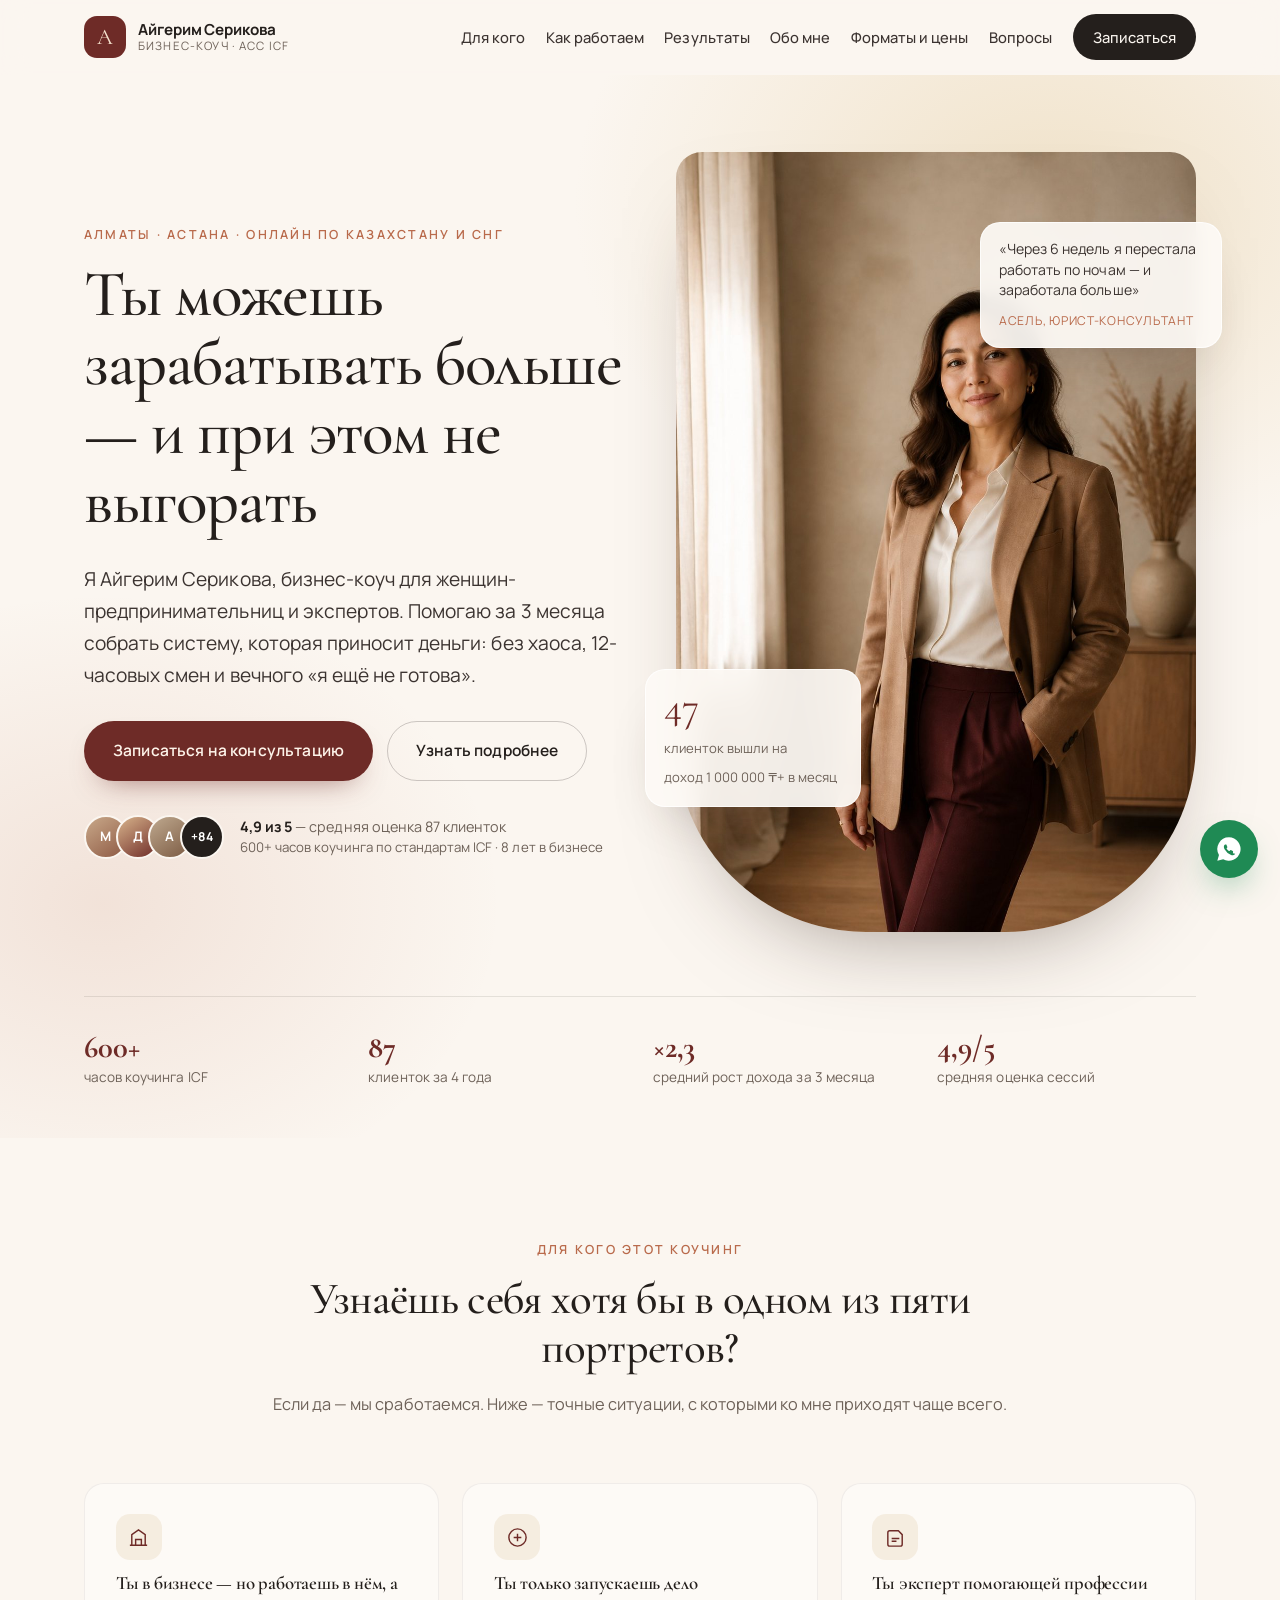
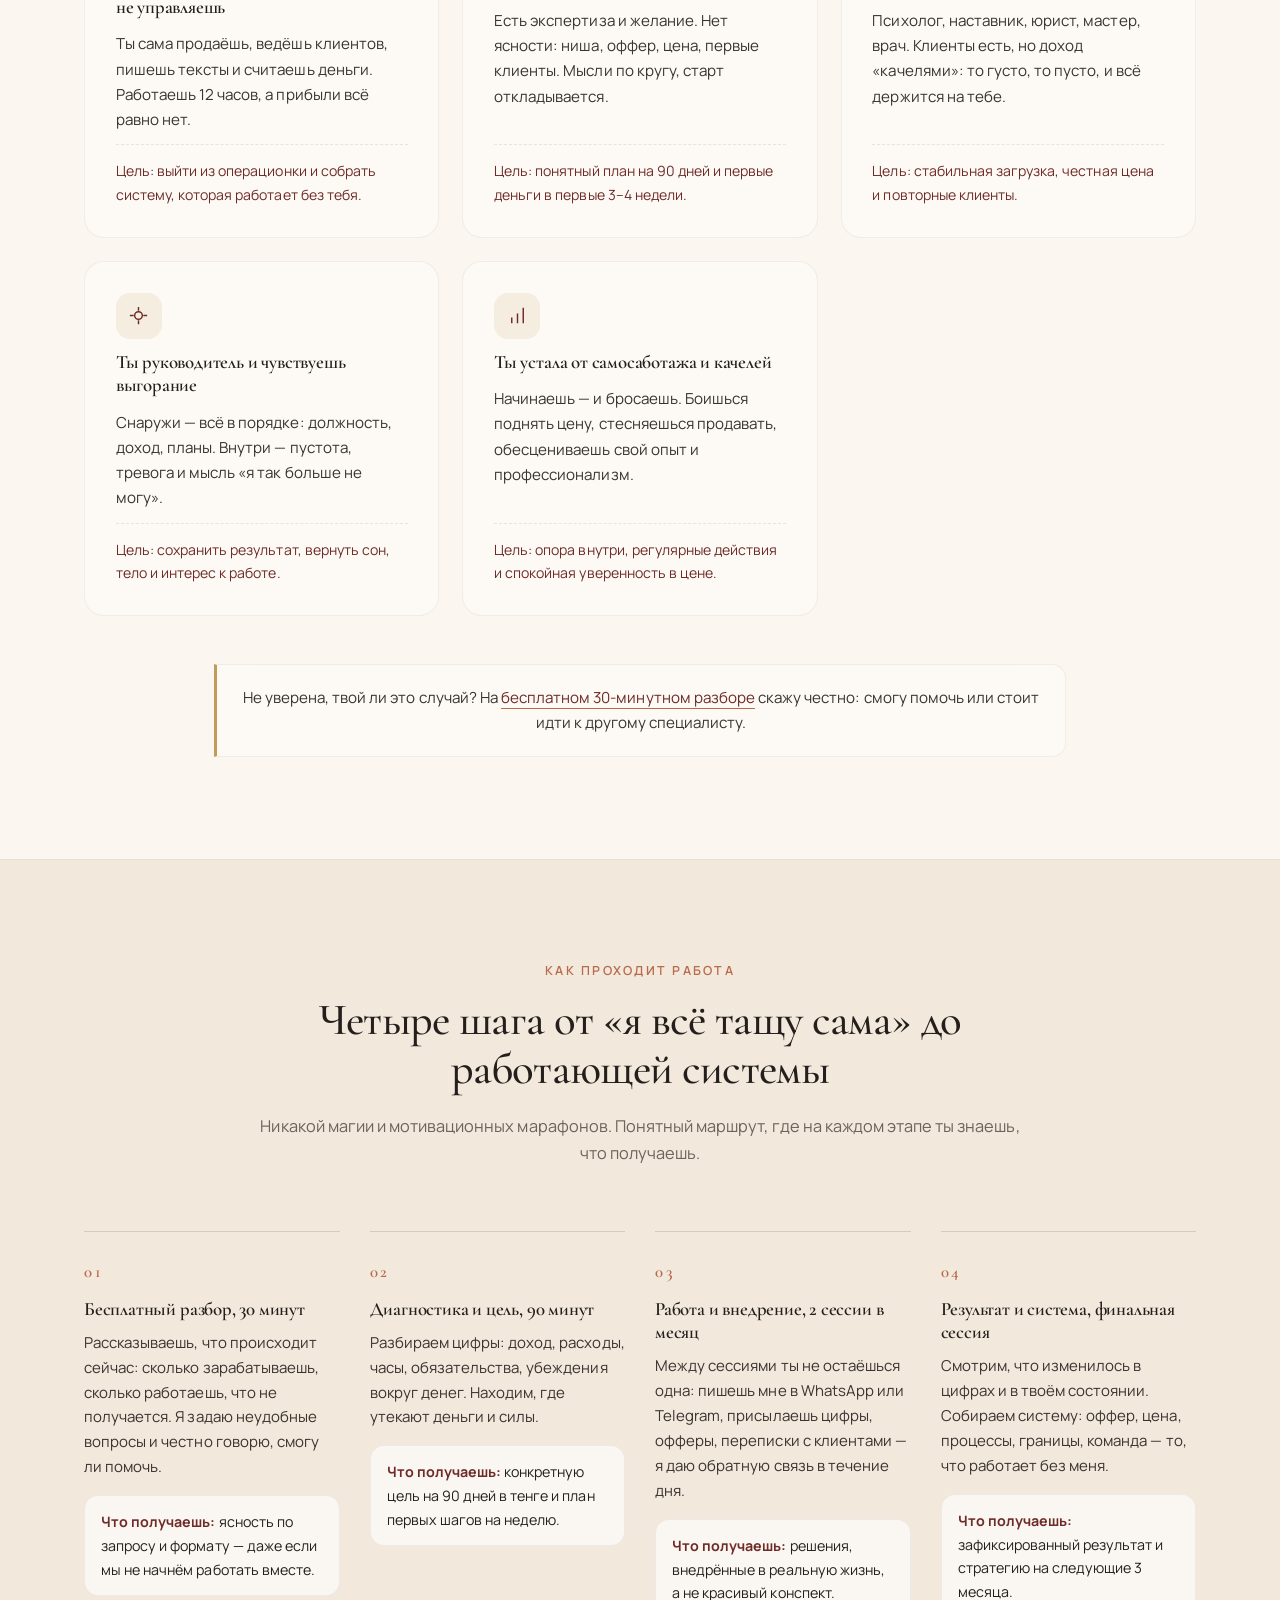
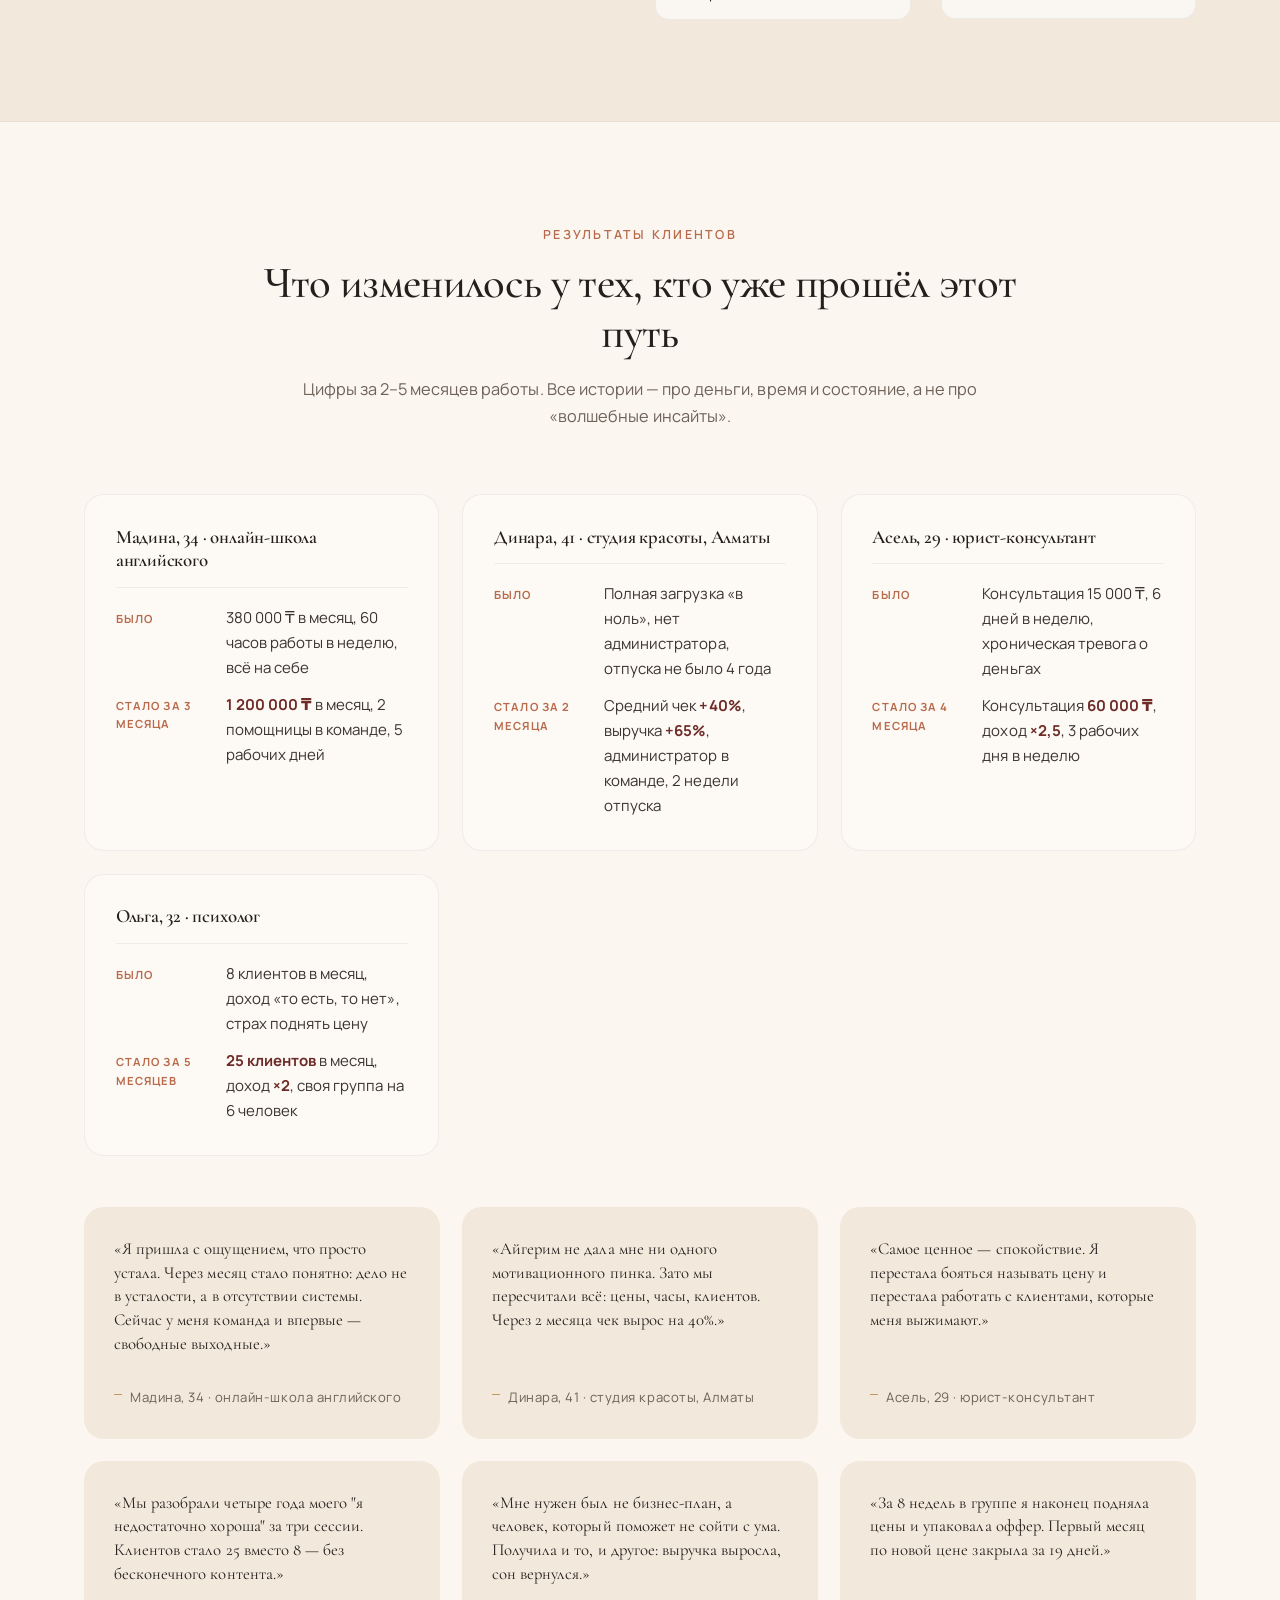
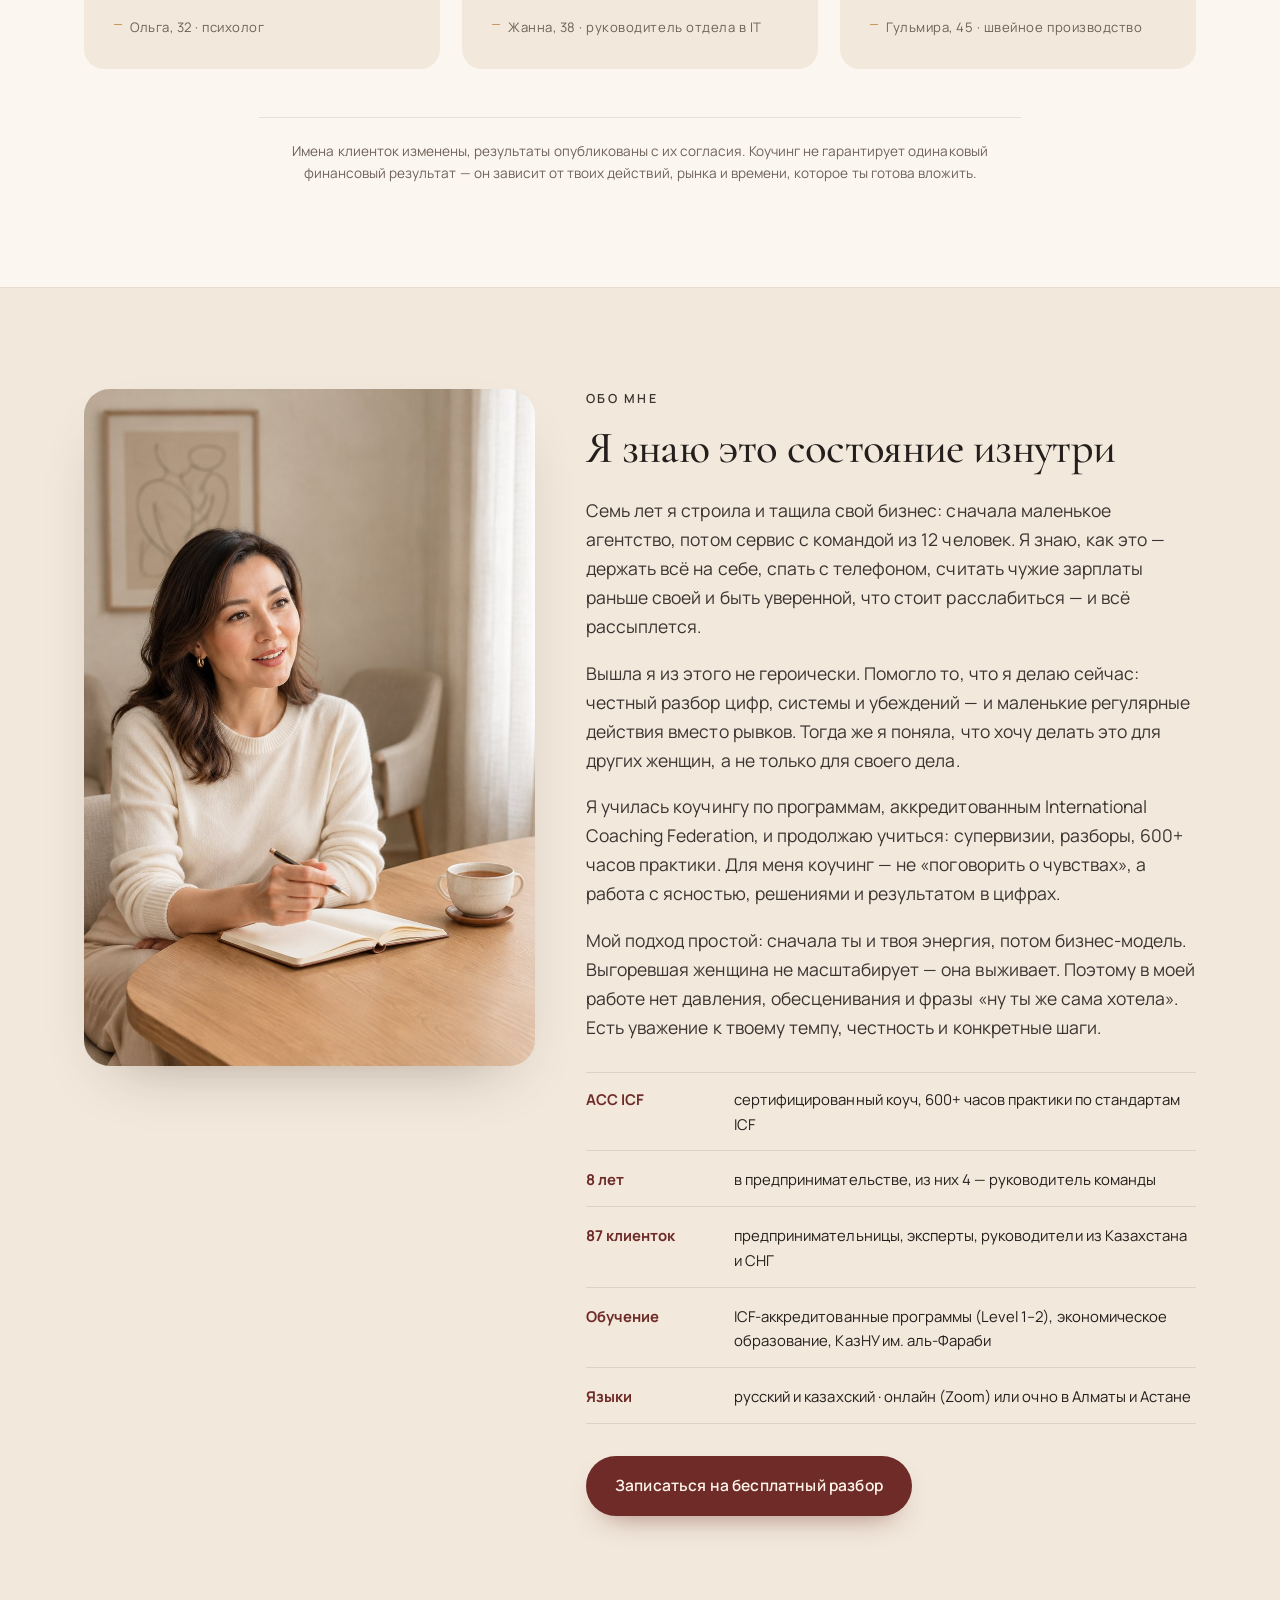
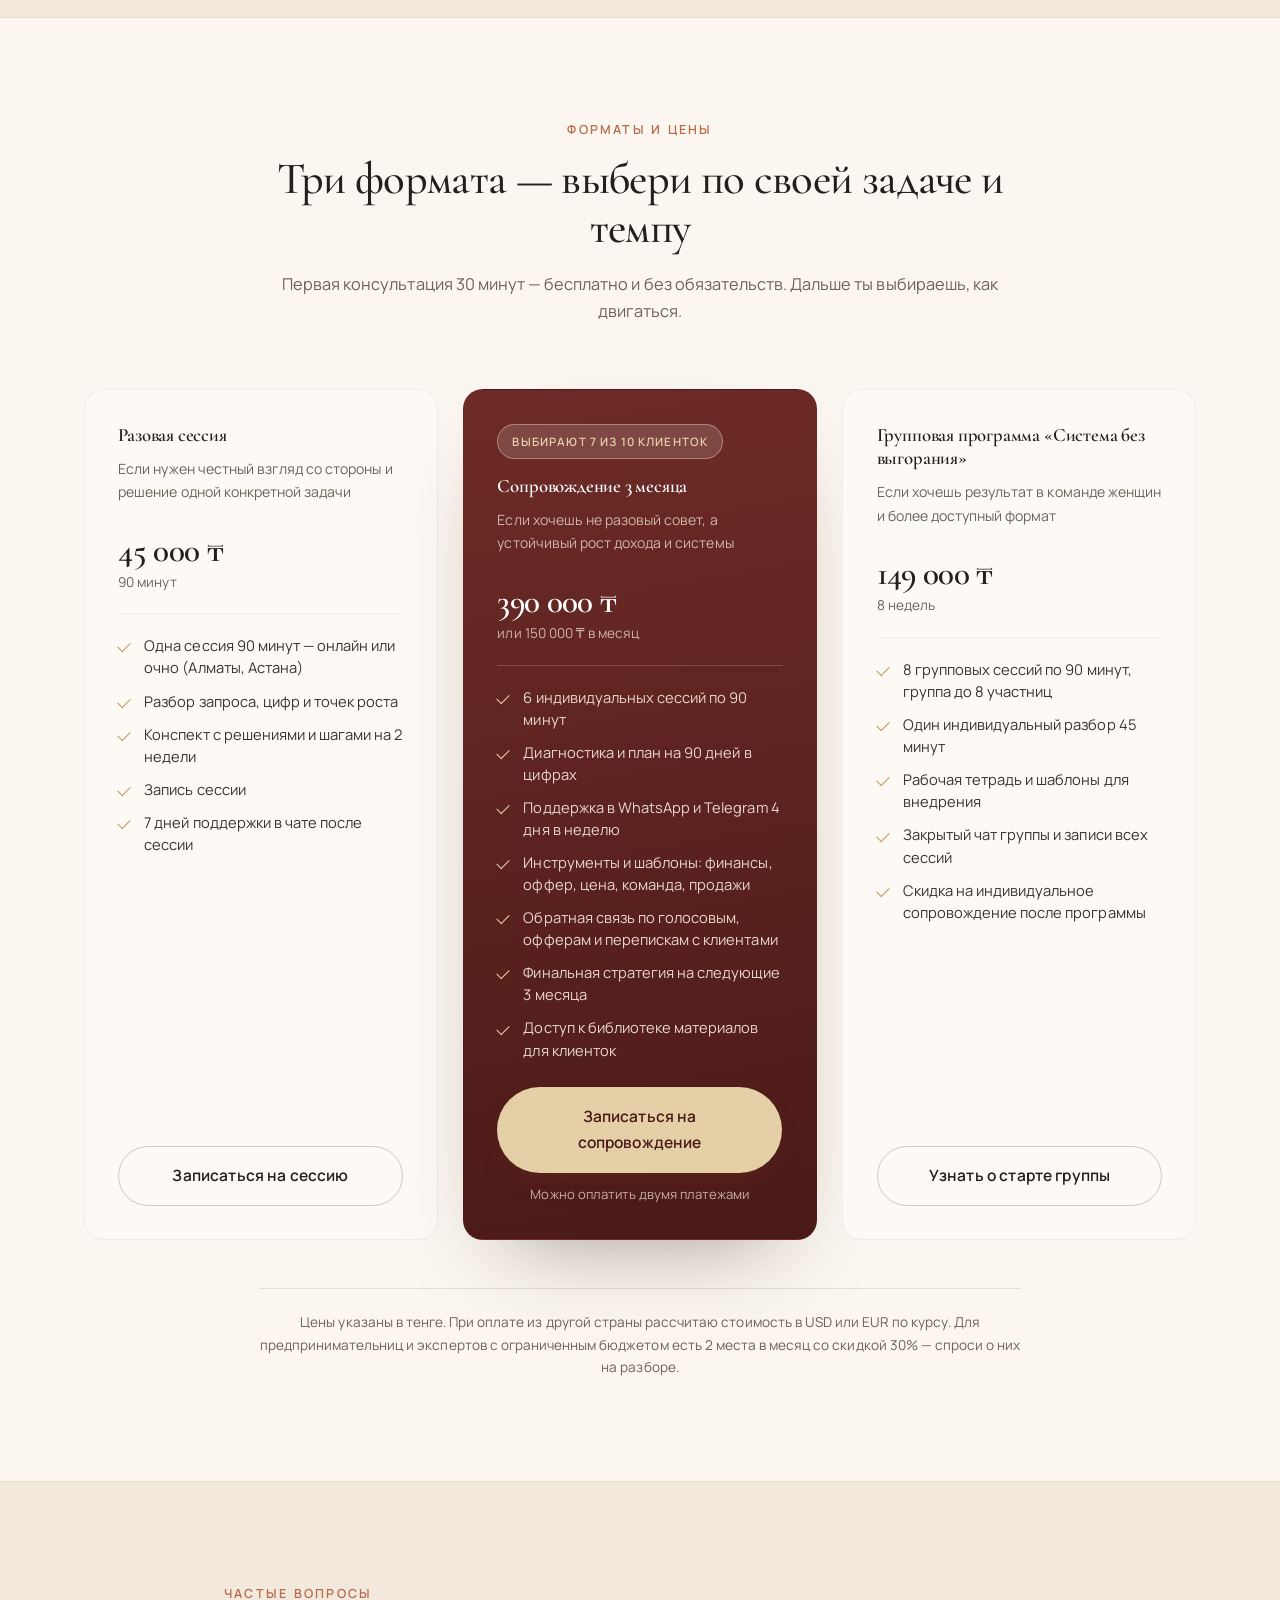
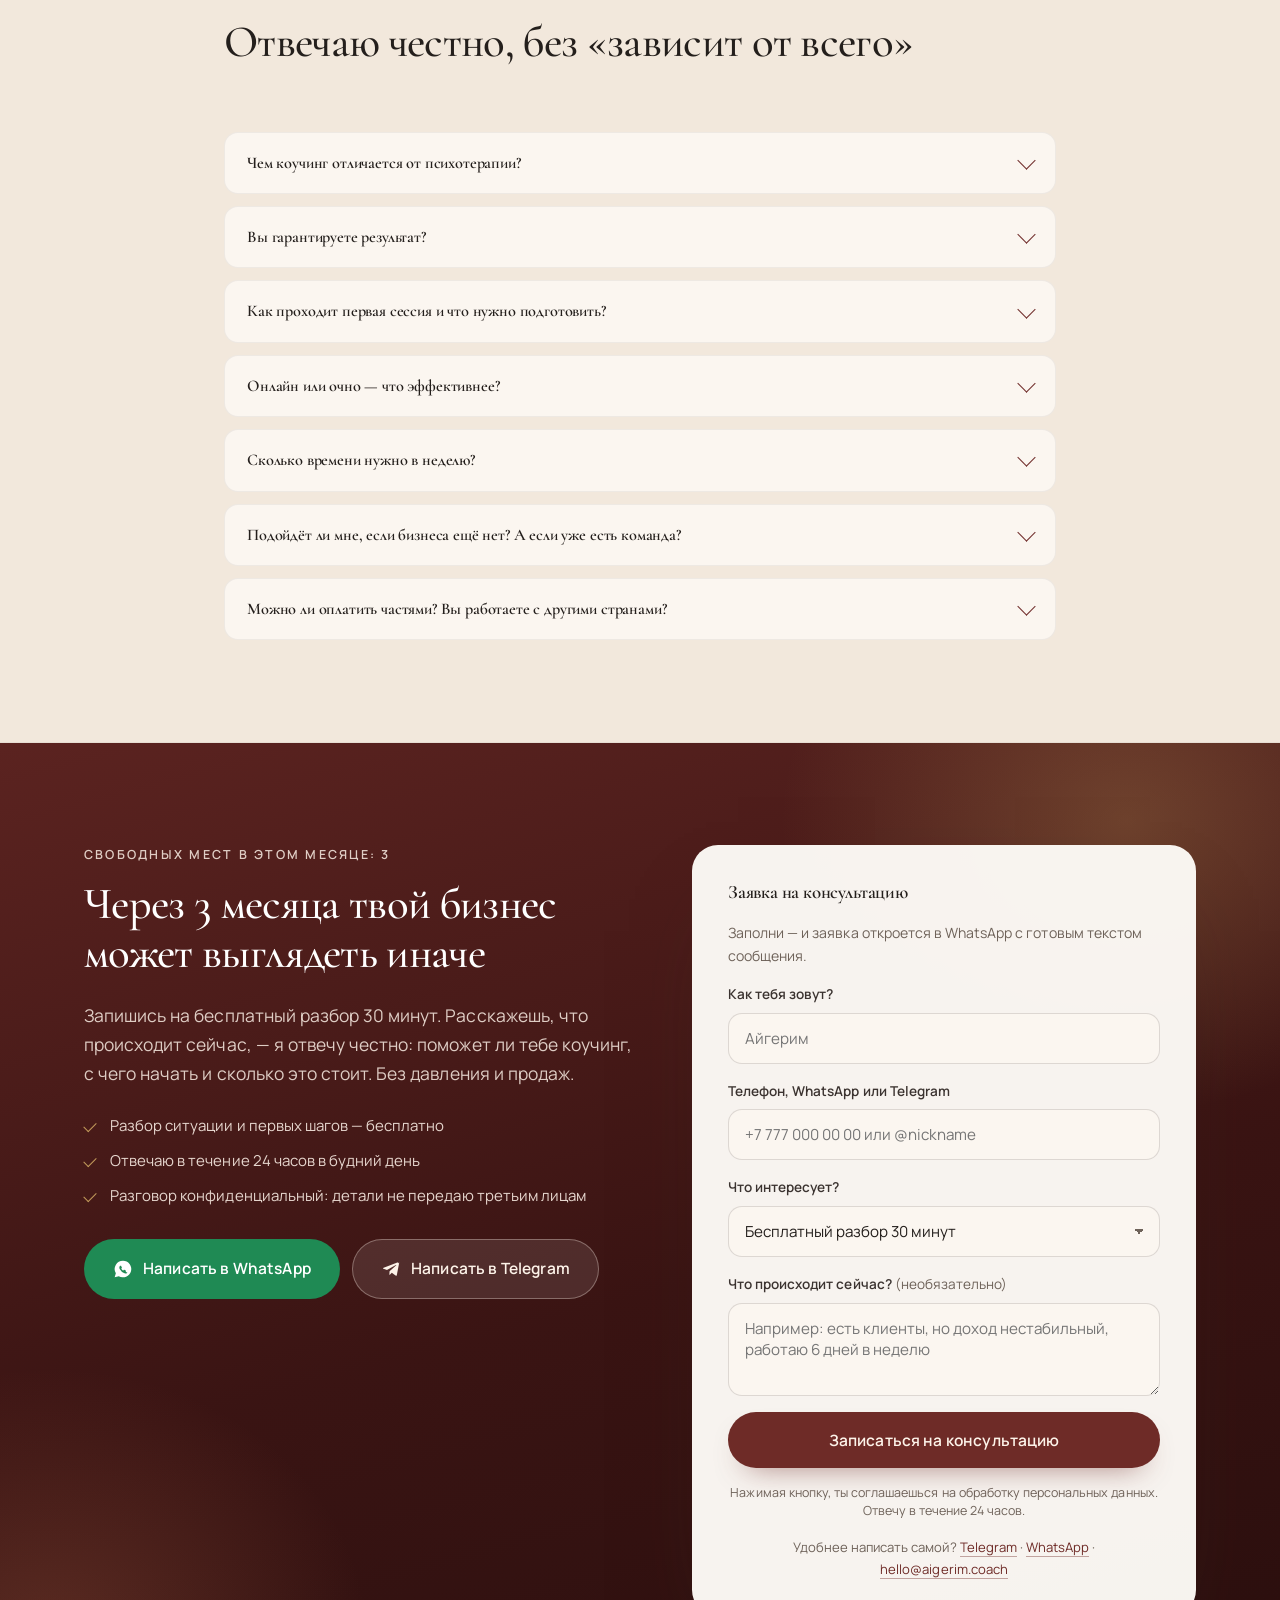
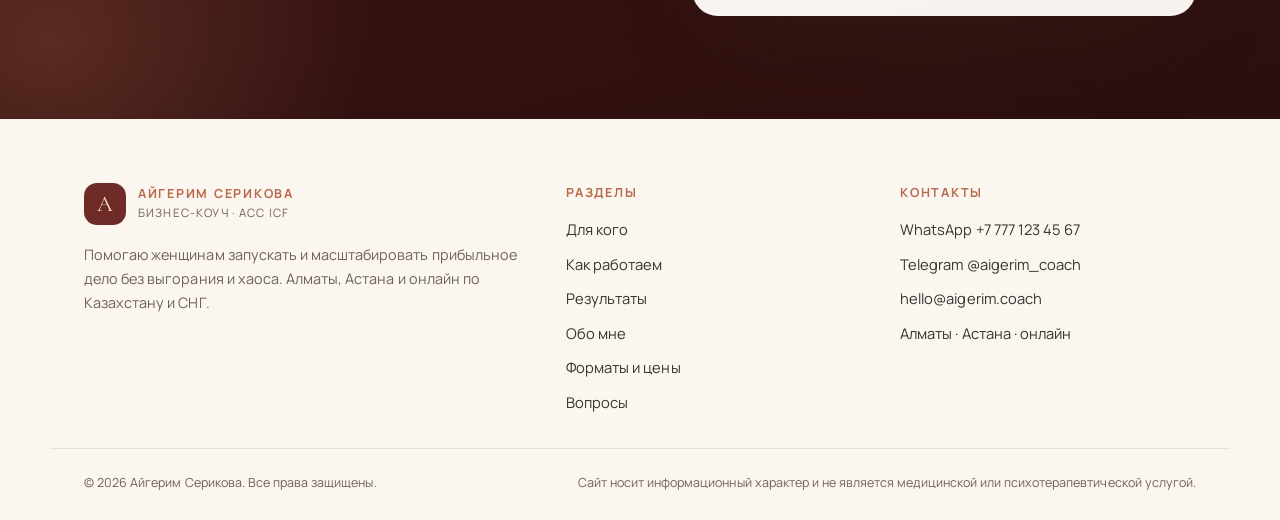
==== index.html @ a29a1b1b "Лендинг бизнес-коуча Айгерим Сериковой: hero, портреты клиентов, шаги работы, кейсы и отзывы, обо мн" ====
<!DOCTYPE html>
<html lang="ru">
<head>
<meta charset="utf-8">
<meta name="viewport" content="width=device-width, initial-scale=1">
<title>Айгерим Серикова — бизнес-коуч ICF | Больше дохода без выгорания</title>
<meta name="description" content="Бизнес-коучинг для женщин-предпринимательниц и экспертов. Помогаю запустить и масштабировать прибыльное дело без хаоса и выгорания. ACC ICF, 600+ часов практики. Онлайн по Казахстану и СНГ, очно в Алматы и Астане.">
<meta name="theme-color" content="#FBF6F0">
<link rel="canonical" href="https://aigerim-coach.kz/">

<!-- Open Graph -->
<meta property="og:type" content="website">
<meta property="og:locale" content="ru_RU">
<meta property="og:title" content="Айгерим Серикова — бизнес-коуч ICF">
<meta property="og:description" content="Помогаю женщинам запускать и масштабировать прибыльный бизнес без выгорания и хаоса. 600+ часов коучинга ICF.">
<meta property="og:url" content="https://aigerim-coach.kz/">
<meta property="og:image" content="assets/hero-portrait.jpg">

<link rel="icon" href="data:image/svg+xml,%3Csvg xmlns='http://www.w3.org/2000/svg' viewBox='0 0 64 64'%3E%3Crect width='64' height='64' rx='14' fill='%236E2B27'/%3E%3Ctext x='32' y='44' font-family='Georgia,serif' font-size='34' fill='%23F3E2CE' text-anchor='middle'%3EA%3C/text%3E%3C/svg%3E">

<link rel="preconnect" href="https://fonts.googleapis.com">
<link rel="preconnect" href="https://fonts.gstatic.com" crossorigin>
<link href="https://fonts.googleapis.com/css2?family=Cormorant+Garamond:wght@400;500;600&family=Manrope:wght@400;500;600;700&display=swap" rel="stylesheet">
<link rel="stylesheet" href="styles.css">
<noscript><style>.reveal{opacity:1;transform:none}</style></noscript>

<script type="application/ld+json">
{
  "@context": "https://schema.org",
  "@type": "ProfessionalService",
  "name": "Айгерим Серикова — бизнес-коучинг",
  "description": "Индивидуальный и групповой бизнес-коучинг для женщин-предпринимательниц и специалистов помогающих профессий. ACC ICF, 600+ часов практики.",
  "url": "https://aigerim-coach.kz/",
  "image": "https://aigerim-coach.kz/assets/hero-portrait.jpg",
  "email": "hello@aigerim.coach",
  "telephone": "+77771234567",
  "priceRange": "45000-390000 KZT",
  "areaServed": ["KZ", "CIS"],
  "address": { "@type": "PostalAddress", "addressLocality": "Алматы", "addressCountry": "KZ" },
  "founder": {
    "@type": "Person",
    "name": "Айгерим Серикова",
    "jobTitle": "Бизнес-коуч, лайф-коуч",
    "hasCredential": "ACC ICF (International Coaching Federation)"
  }
}
</script>
</head>
<body>

<a class="skip" href="#hero">Перейти к содержимому</a>

<header class="site-head" id="siteHead">
  <div class="wrap head-inner">
    <a class="brand" href="#hero">
      <span class="brand-mark">А</span>
      <span class="brand-text"><b>Айгерим Серикова</b><i>бизнес-коуч · ACC ICF</i></span>
    </a>

    <nav class="nav" id="nav" aria-label="Основная навигация">
      <a href="#for-whom">Для кого</a>
      <a href="#how">Как работаем</a>
      <a href="#results">Результаты</a>
      <a href="#about">Обо мне</a>
      <a href="#pricing">Форматы и цены</a>
      <a href="#faq">Вопросы</a>
      <a class="nav-cta" href="#book">Записаться</a>
    </nav>

    <button class="burger" id="burger" aria-label="Меню" aria-expanded="false" aria-controls="nav">
      <span></span><span></span><span></span>
    </button>
  </div>
</header>

<main>

<!-- ============ 1. HERO ============ -->
<section class="hero" id="hero">
  <div class="hero-glow" aria-hidden="true"></div>
  <div class="wrap hero-grid">
    <div class="hero-copy reveal">
      <p class="eyebrow">Алматы · Астана · онлайн по Казахстану и СНГ</p>
      <h1>Ты можешь зарабатывать больше — и при этом не выгорать</h1>
      <p class="lead">
        Я Айгерим Серикова, бизнес-коуч для женщин-предпринимательниц и экспертов.
        Помогаю за 3 месяца собрать систему, которая приносит деньги:
        без хаоса, 12-часовых смен и вечного «я ещё не готова».
      </p>

      <div class="hero-actions">
        <a class="btn btn-primary" href="#book">Записаться на консультацию</a>
        <a class="btn btn-ghost" href="#how">Узнать подробнее</a>
      </div>

      <div class="proof">
        <div class="proof-faces" aria-hidden="true">
          <span>М</span>
          <span>Д</span>
          <span>А</span>
          <span class="proof-more">+84</span>
        </div>
        <div class="proof-text">
          <b>4,9 из 5</b> — средняя оценка 87 клиенток
          <i>600+ часов коучинга по стандартам ICF · 8 лет в бизнесе</i>
        </div>
      </div>
    </div>

    <div class="hero-visual reveal">
      <div class="hero-photo">
        <img src="assets/hero-portrait.jpg" width="1000" height="1500"
             alt="Айгерим Серикова, бизнес-коуч ICF, в светлом интерьере" loading="eager" decoding="async">
      </div>
      <div class="float-card float-card--1">
        <span class="float-num">47</span>
        <span class="float-label">клиенток вышли на доход&nbsp;1&nbsp;000&nbsp;000&nbsp;₸+ в&nbsp;месяц</span>
      </div>
      <div class="float-card float-card--2">
        <span class="float-quote">«Через 6 недель я перестала работать по ночам — и заработала больше»</span>
        <span class="float-author">Асель, юрист-консультант</span>
      </div>
    </div>
  </div>

  <div class="wrap">
    <ul class="stat-strip reveal">
      <li><b>600+</b><span>часов коучинга ICF</span></li>
      <li><b>87</b><span>клиенток за 4 года</span></li>
      <li><b>×2,3</b><span>средний рост дохода за 3 месяца</span></li>
      <li><b>4,9/5</b><span>средняя оценка сессий</span></li>
    </ul>
  </div>
</section>

<!-- ============ 2. ДЛЯ КОГО ============ -->
<section class="section" id="for-whom">
  <div class="wrap">
    <header class="sec-head reveal">
      <p class="eyebrow">Для кого этот коучинг</p>
      <h2>Узнаёшь себя хотя бы в одном из пяти портретов?</h2>
      <p class="sec-sub">Если да — мы сработаемся. Ниже — точные ситуации, с которыми ко мне приходят чаще всего.</p>
    </header>

    <div class="cards-5">
      <article class="card reveal">
        <div class="card-ico" aria-hidden="true">
          <svg viewBox="0 0 24 24" fill="none" stroke="currentColor" stroke-width="1.5"><path d="M3 20h18M5 20V9l7-5 7 5v11M9 20v-6h6v6"/></svg>
        </div>
        <h3>Ты в бизнесе — но работаешь в нём, а не управляешь</h3>
        <p>Ты сама продаёшь, ведёшь клиентов, пишешь тексты и считаешь деньги. Работаешь 12 часов, а прибыли всё равно нет.</p>
        <p class="card-goal">Цель: выйти из операционки и собрать систему, которая работает без тебя.</p>
      </article>

      <article class="card reveal">
        <div class="card-ico" aria-hidden="true">
          <svg viewBox="0 0 24 24" fill="none" stroke="currentColor" stroke-width="1.5"><circle cx="12" cy="12" r="9"/><path d="M12 8v8M8 12h8"/></svg>
        </div>
        <h3>Ты только запускаешь дело</h3>
        <p>Есть экспертиза и желание. Нет ясности: ниша, оффер, цена, первые клиенты. Мысли по кругу, старт откладывается.</p>
        <p class="card-goal">Цель: понятный план на 90 дней и первые деньги в первые 3–4 недели.</p>
      </article>

      <article class="card reveal">
        <div class="card-ico" aria-hidden="true">
          <svg viewBox="0 0 24 24" fill="none" stroke="currentColor" stroke-width="1.5"><path d="M4 19V7a2 2 0 0 1 2-2h9l4 4v10a2 2 0 0 1-2 2H6a2 2 0 0 1-2-2Z"/><path d="M8 13h8M8 16h5"/></svg>
        </div>
        <h3>Ты эксперт помогающей профессии</h3>
        <p>Психолог, наставник, юрист, мастер, врач. Клиенты есть, но доход «качелями»: то густо, то пусто, и всё держится на тебе.</p>
        <p class="card-goal">Цель: стабильная загрузка, честная цена и повторные клиенты.</p>
      </article>

      <article class="card reveal">
        <div class="card-ico" aria-hidden="true">
          <svg viewBox="0 0 24 24" fill="none" stroke="currentColor" stroke-width="1.5"><path d="M12 3v4M12 17v4M3 12h4M17 12h4"/><circle cx="12" cy="12" r="4"/></svg>
        </div>
        <h3>Ты руководитель и чувствуешь выгорание</h3>
        <p>Снаружи — всё в порядке: должность, доход, планы. Внутри — пустота, тревога и мысль «я так больше не могу».</p>
        <p class="card-goal">Цель: сохранить результат, вернуть сон, тело и интерес к работе.</p>
      </article>

      <article class="card reveal">
        <div class="card-ico" aria-hidden="true">
          <svg viewBox="0 0 24 24" fill="none" stroke="currentColor" stroke-width="1.5"><path d="M12 20V10M6 20v-6M18 20V4"/></svg>
        </div>
        <h3>Ты устала от самосаботажа и качелей</h3>
        <p>Начинаешь — и бросаешь. Боишься поднять цену, стесняешься продавать, обесцениваешь свой опыт и профессионализм.</p>
        <p class="card-goal">Цель: опора внутри, регулярные действия и спокойная уверенность в цене.</p>
      </article>
    </div>

    <p class="sec-note reveal">
      Не уверена, твой ли это случай? На <a href="#book">бесплатном 30-минутном разборе</a> скажу честно: смогу помочь или стоит идти к другому специалисту.
    </p>
  </div>
</section>

<!-- ============ 3. КАК ПРОХОДИТ РАБОТА ============ -->
<section class="section section--tint" id="how">
  <div class="wrap">
    <header class="sec-head reveal">
      <p class="eyebrow">Как проходит работа</p>
      <h2>Четыре шага от «я всё тащу сама» до работающей системы</h2>
      <p class="sec-sub">Никакой магии и мотивационных марафонов. Понятный маршрут, где на каждом этапе ты знаешь, что получаешь.</p>
    </header>

    <ol class="steps">
      <li class="step reveal">
        <span class="step-num">01</span>
        <h3>Бесплатный разбор, 30 минут</h3>
        <p>Рассказываешь, что происходит сейчас: сколько зарабатываешь, сколько работаешь, что не получается. Я задаю неудобные вопросы и честно говорю, смогу ли помочь.</p>
        <p class="step-out"><b>Что получаешь:</b> ясность по запросу и формату — даже если мы не начнём работать вместе.</p>
      </li>

      <li class="step reveal">
        <span class="step-num">02</span>
        <h3>Диагностика и цель, 90 минут</h3>
        <p>Разбираем цифры: доход, расходы, часы, обязательства, убеждения вокруг денег. Находим, где утекают деньги и силы.</p>
        <p class="step-out"><b>Что получаешь:</b> конкретную цель на 90 дней в тенге и план первых шагов на неделю.</p>
      </li>

      <li class="step reveal">
        <span class="step-num">03</span>
        <h3>Работа и внедрение, 2 сессии в месяц</h3>
        <p>Между сессиями ты не остаёшься одна: пишешь мне в WhatsApp или Telegram, присылаешь цифры, офферы, переписки с клиентами — я даю обратную связь в течение дня.</p>
        <p class="step-out"><b>Что получаешь:</b> решения, внедрённые в реальную жизнь, а не красивый конспект.</p>
      </li>

      <li class="step reveal">
        <span class="step-num">04</span>
        <h3>Результат и система, финальная сессия</h3>
        <p>Смотрим, что изменилось в цифрах и в твоём состоянии. Собираем систему: оффер, цена, процессы, границы, команда — то, что работает без меня.</p>
        <p class="step-out"><b>Что получаешь:</b> зафиксированный результат и стратегию на следующие 3 месяца.</p>
      </li>
    </ol>
  </div>
</section>

<!-- ============ 4. РЕЗУЛЬТАТЫ ============ -->
<section class="section" id="results">
  <div class="wrap">
    <header class="sec-head reveal">
      <p class="eyebrow">Результаты клиентов</p>
      <h2>Что изменилось у тех, кто уже прошёл этот путь</h2>
      <p class="sec-sub">Цифры за 2–5 месяцев работы. Все истории — про деньги, время и состояние, а не про «волшебные инсайты».</p>
    </header>

    <div class="cases">
      <article class="case reveal">
        <h3>Мадина, 34 · онлайн-школа английского</h3>
        <div class="case-row"><span>Было</span><p>380 000 ₸ в месяц, 60 часов работы в неделю, всё на себе</p></div>
        <div class="case-row"><span>Стало за 3 месяца</span><p><b>1 200 000 ₸</b> в месяц, 2 помощницы в команде, 5 рабочих дней</p></div>
      </article>

      <article class="case reveal">
        <h3>Динара, 41 · студия красоты, Алматы</h3>
        <div class="case-row"><span>Было</span><p>Полная загрузка «в ноль», нет администратора, отпуска не было 4 года</p></div>
        <div class="case-row"><span>Стало за 2 месяца</span><p>Средний чек <b>+40%</b>, выручка <b>+65%</b>, администратор в команде, 2 недели отпуска</p></div>
      </article>

      <article class="case reveal">
        <h3>Асель, 29 · юрист-консультант</h3>
        <div class="case-row"><span>Было</span><p>Консультация 15 000 ₸, 6 дней в неделю, хроническая тревога о деньгах</p></div>
        <div class="case-row"><span>Стало за 4 месяца</span><p>Консультация <b>60 000 ₸</b>, доход <b>×2,5</b>, 3 рабочих дня в неделю</p></div>
      </article>

      <article class="case reveal">
        <h3>Ольга, 32 · психолог</h3>
        <div class="case-row"><span>Было</span><p>8 клиентов в месяц, доход «то есть, то нет», страх поднять цену</p></div>
        <div class="case-row"><span>Стало за 5 месяцев</span><p><b>25 клиентов</b> в месяц, доход <b>×2</b>, своя группа на 6 человек</p></div>
      </article>
    </div>

    <div class="quotes">
      <blockquote class="quote reveal">
        <p>«Я пришла с ощущением, что просто устала. Через месяц стало понятно: дело не в усталости, а в отсутствии системы. Сейчас у меня команда и впервые — свободные выходные.»</p>
        <cite>Мадина, 34 · онлайн-школа английского</cite>
      </blockquote>

      <blockquote class="quote reveal">
        <p>«Айгерим не дала мне ни одного мотивационного пинка. Зато мы пересчитали всё: цены, часы, клиентов. Через 2 месяца чек вырос на 40%.»</p>
        <cite>Динара, 41 · студия красоты, Алматы</cite>
      </blockquote>

      <blockquote class="quote reveal">
        <p>«Самое ценное — спокойствие. Я перестала бояться называть цену и перестала работать с клиентами, которые меня выжимают.»</p>
        <cite>Асель, 29 · юрист-консультант</cite>
      </blockquote>

      <blockquote class="quote reveal">
        <p>«Мы разобрали четыре года моего "я недостаточно хороша" за три сессии. Клиентов стало 25 вместо 8 — без бесконечного контента.»</p>
        <cite>Ольга, 32 · психолог</cite>
      </blockquote>

      <blockquote class="quote reveal">
        <p>«Мне нужен был не бизнес-план, а человек, который поможет не сойти с ума. Получила и то, и другое: выручка выросла, сон вернулся.»</p>
        <cite>Жанна, 38 · руководитель отдела в IT</cite>
      </blockquote>

      <blockquote class="quote reveal">
        <p>«За 8 недель в группе я наконец подняла цены и упаковала оффер. Первый месяц по новой цене закрыла за 19 дней.»</p>
        <cite>Гульмира, 45 · швейное производство</cite>
      </blockquote>
    </div>

    <p class="sec-note sec-note--small reveal">
      Имена клиенток изменены, результаты опубликованы с их согласия. Коучинг не гарантирует одинаковый финансовый результат —
      он зависит от твоих действий, рынка и времени, которое ты готова вложить.
    </p>
  </div>
</section>

<!-- ============ 5. ОБО МНЕ ============ -->
<section class="section section--tint" id="about">
  <div class="wrap about-grid">
    <div class="about-media reveal">
      <img src="assets/about-portrait.jpg" width="900" height="1350"
           alt="Айгерим Серикова на консультации — блокнот и чашка чая в светлом кабинете" loading="lazy" decoding="async">
    </div>

    <div class="about-copy reveal">
      <p class="eyebrow">Обо мне</p>
      <h2>Я знаю это состояние изнутри</h2>

      <p>Семь лет я строила и тащила свой бизнес: сначала маленькое агентство, потом сервис с командой из 12 человек. Я знаю, как это — держать всё на себе, спать с телефоном, считать чужие зарплаты раньше своей и быть уверенной, что стоит расслабиться — и всё рассыплется.</p>

      <p>Вышла я из этого не героически. Помогло то, что я делаю сейчас: честный разбор цифр, системы и убеждений — и маленькие регулярные действия вместо рывков. Тогда же я поняла, что хочу делать это для других женщин, а не только для своего дела.</p>

      <p>Я училась коучингу по программам, аккредитованным International Coaching Federation, и продолжаю учиться: супервизии, разборы, 600+ часов практики. Для меня коучинг — не «поговорить о чувствах», а работа с ясностью, решениями и результатом в цифрах.</p>

      <p>Мой подход простой: сначала ты и твоя энергия, потом бизнес-модель. Выгоревшая женщина не масштабирует — она выживает. Поэтому в моей работе нет давления, обесценивания и фразы «ну ты же сама хотела». Есть уважение к твоему темпу, честность и конкретные шаги.</p>

      <ul class="facts">
        <li><b>ACC ICF</b><span>сертифицированный коуч, 600+ часов практики по стандартам ICF</span></li>
        <li><b>8 лет</b><span>в предпринимательстве, из них 4 — руководитель команды</span></li>
        <li><b>87 клиенток</b><span>предпринимательницы, эксперты, руководители из Казахстана и СНГ</span></li>
        <li><b>Обучение</b><span>ICF-аккредитованные программы (Level 1–2), экономическое образование, КазНУ им. аль-Фараби</span></li>
        <li><b>Языки</b><span>русский и казахский · онлайн (Zoom) или очно в Алматы и Астане</span></li>
      </ul>

      <a class="btn btn-primary" href="#book">Записаться на бесплатный разбор</a>
    </div>
  </div>
</section>

<!-- ============ 6. ФОРМАТЫ И ЦЕНЫ ============ -->
<section class="section" id="pricing">
  <div class="wrap">
    <header class="sec-head reveal">
      <p class="eyebrow">Форматы и цены</p>
      <h2>Три формата — выбери по своей задаче и темпу</h2>
      <p class="sec-sub">Первая консультация 30 минут — бесплатно и без обязательств. Дальше ты выбираешь, как двигаться.</p>
    </header>

    <div class="plans">
      <article class="plan reveal">
        <h3>Разовая сессия</h3>
        <p class="plan-for">Если нужен честный взгляд со стороны и решение одной конкретной задачи</p>
        <p class="plan-price"><b>45 000 ₸</b><span>90 минут</span></p>
        <ul class="plan-list">
          <li>Одна сессия 90 минут — онлайн или очно (Алматы, Астана)</li>
          <li>Разбор запроса, цифр и точек роста</li>
          <li>Конспект с решениями и шагами на 2 недели</li>
          <li>Запись сессии</li>
          <li>7 дней поддержки в чате после сессии</li>
        </ul>
        <a class="btn btn-ghost btn-full" href="#book" data-plan="Разовая сессия">Записаться на сессию</a>
      </article>

      <article class="plan plan--featured reveal">
        <span class="plan-badge">Выбирают 7 из 10 клиенток</span>
        <h3>Сопровождение 3 месяца</h3>
        <p class="plan-for">Если хочешь не разовый совет, а устойчивый рост дохода и системы</p>
        <p class="plan-price"><b>390 000 ₸</b><span>или 150 000 ₸ в месяц</span></p>
        <ul class="plan-list">
          <li>6 индивидуальных сессий по 90 минут</li>
          <li>Диагностика и план на 90 дней в цифрах</li>
          <li>Поддержка в WhatsApp и Telegram 4 дня в неделю</li>
          <li>Инструменты и шаблоны: финансы, оффер, цена, команда, продажи</li>
          <li>Обратная связь по голосовым, офферам и перепискам с клиентами</li>
          <li>Финальная стратегия на следующие 3 месяца</li>
          <li>Доступ к библиотеке материалов для клиенток</li>
        </ul>
        <a class="btn btn-primary btn-full" href="#book" data-plan="Сопровождение 3 месяца">Записаться на сопровождение</a>
        <p class="plan-note">Можно оплатить двумя платежами</p>
      </article>

      <article class="plan reveal">
        <h3>Групповая программа «Система без выгорания»</h3>
        <p class="plan-for">Если хочешь результат в команде женщин и более доступный формат</p>
        <p class="plan-price"><b>149 000 ₸</b><span>8 недель</span></p>
        <ul class="plan-list">
          <li>8 групповых сессий по 90 минут, группа до 8 участниц</li>
          <li>Один индивидуальный разбор 45 минут</li>
          <li>Рабочая тетрадь и шаблоны для внедрения</li>
          <li>Закрытый чат группы и записи всех сессий</li>
          <li>Скидка на индивидуальное сопровождение после программы</li>
        </ul>
        <a class="btn btn-ghost btn-full" href="#book" data-plan="Групповая программа">Узнать о старте группы</a>
      </article>
    </div>

    <p class="sec-note sec-note--small reveal">
      Цены указаны в тенге. При оплате из другой страны рассчитаю стоимость в USD или EUR по курсу.
      Для предпринимательниц и экспертов с ограниченным бюджетом есть 2 места в месяц со скидкой 30% — спроси о них на разборе.
    </p>
  </div>
</section>

<!-- ============ 7. FAQ ============ -->
<section class="section section--tint" id="faq">
  <div class="wrap wrap--narrow">
    <header class="sec-head sec-head--left reveal">
      <p class="eyebrow">Частые вопросы</p>
      <h2>Отвечаю честно, без «зависит от всего»</h2>
    </header>

    <div class="faq">
      <details class="faq-item reveal">
        <summary><h3>Чем коучинг отличается от психотерапии?</h3></summary>
        <div class="faq-body">
          <p>Психотерапия работает с прошлым, травмами и состояниями: она нужна, когда тебе тяжело внутри и это мешает жить. Коучинг работает с настоящим и будущим: с решениями, целями, цифрами и действиями.</p>
          <p>Мы не разбираем детство и не лечим диагнозы. Мы смотрим, где сейчас твои деньги и время, что мешает действовать, и что именно сделать на следующей неделе. Если по ходу работы я увижу, что тебе нужна психотерапия или помощь врача, — скажу об этом прямо и порекомендую специалиста.</p>
        </div>
      </details>

      <details class="faq-item reveal">
        <summary><h3>Вы гарантируете результат?</h3></summary>
        <div class="faq-body">
          <p>Гарантировать конкретную сумму дохода честно не может никто: результат зависит от твоих действий, рынка и ниши. Что я гарантирую: понятный план, конкретные шаги после каждой сессии, поддержку между ними и взрослый разговор, если что-то не работает.</p>
          <p>Если после первой сессии ты поймёшь, что это не твой формат — я верну стоимость сессии в течение 48 часов.</p>
        </div>
      </details>

      <details class="faq-item reveal">
        <summary><h3>Как проходит первая сессия и что нужно подготовить?</h3></summary>
        <div class="faq-body">
          <p>Начинаем с бесплатного разбора 30 минут: ты рассказываешь, как обстоят дела, я задаю вопросы и мы решаем, работаем ли мы дальше. Первая полноценная сессия — 90 минут: разбираем ситуацию по цифрам (доход, расходы, часы, обязательства) и формулируем цель на 90 дней.</p>
          <p>Подготовиться нужно минимально: доступ к отчётам или выпискам по деньгам за 2–3 месяца, список текущих клиентов или заказов и 1,5 часа без спешки и уведомлений.</p>
        </div>
      </details>

      <details class="faq-item reveal">
        <summary><h3>Онлайн или очно — что эффективнее?</h3></summary>
        <div class="faq-body">
          <p>Эффективность не зависит от формата — она зависит от тебя и регулярности. Онлайн (Zoom, 90 минут) выбирают 9 из 10 клиенток: не нужно тратить время на дорогу, можно работать из другого города. Очные сессии провожу в Алматы и Астане по договорённости.</p>
        </div>
      </details>

      <details class="faq-item reveal">
        <summary><h3>Сколько времени нужно в неделю?</h3></summary>
        <div class="faq-body">
          <p>Сессия — 90 минут два раза в месяц. Между сессиями закладывай 2–4 часа в неделю на шаги: посчитать, договориться, поднять цену, написать клиентам, разобрать воронку. Это работа, а не «инсайты на диване» — поэтому время действительно понадобится.</p>
        </div>
      </details>

      <details class="faq-item reveal">
        <summary><h3>Подойдёт ли мне, если бизнеса ещё нет? А если уже есть команда?</h3></summary>
        <div class="faq-body">
          <p>Да, оба случая я работаю. Если дела ещё нет — начинаем с ниши, оффера, цены и первых клиентов: не с логотипа и не с сайта. Если бизнес уже есть и в нём команда — начинаем с цифр, процессов и того, как выйти из операционки, не потеряв качество и деньги.</p>
          <p>Единственное условие: тебе должно быть интересно делать, а не только «пережить». Коучинг не работает как мотивация, если решение уже принято изнутри — «мне это не нужно».</p>
        </div>
      </details>

      <details class="faq-item reveal">
        <summary><h3>Можно ли оплатить частями? Вы работаете с другими странами?</h3></summary>
        <div class="faq-body">
          <p>Да. Сопровождение можно разделить на 2 платежа, групповую программу — на 2–3. Принимаю оплату в тенге и в валюте (USD, EUR) — для клиенток из СНГ и дальнего зарубежья рассчитываю по курсу.</p>
          <p>Работаю на русском и казахском. Сессии онлайн по всему Казахстану и СНГ — со сдвигом под твой часовой пояс.</p>
        </div>
      </details>
    </div>
  </div>
</section>

<!-- ============ 8. ФИНАЛЬНЫЙ CTA + ФОРМА ============ -->
<section class="cta" id="book">
  <div class="cta-glow" aria-hidden="true"></div>
  <div class="wrap cta-grid">
    <div class="cta-copy reveal">
      <p class="eyebrow eyebrow--light">Свободных мест в этом месяце: 3</p>
      <h2>Через 3 месяца твой бизнес может выглядеть иначе</h2>
      <p>Запишись на бесплатный разбор 30 минут. Расскажешь, что происходит сейчас, — я отвечу честно: поможет ли тебе коучинг, с чего начать и сколько это стоит. Без давления и продаж.</p>

      <ul class="cta-list">
        <li>Разбор ситуации и первых шагов — бесплатно</li>
        <li>Отвечаю в течение 24 часов в будний день</li>
        <li>Разговор конфиденциальный: детали не передаю третьим лицам</li>
      </ul>

      <div class="cta-direct">
        <a class="btn btn-wa" href="https://wa.me/77771234567?text=%D0%97%D0%B4%D1%80%D0%B0%D0%B2%D1%81%D1%82%D0%B2%D1%83%D0%B9%D1%82%D0%B5%2C%20%D0%90%D0%B9%D0%B3%D0%B5%D1%80%D0%B8%D0%BC!%20%D0%A5%D0%BE%D1%87%D1%83%20%D0%B7%D0%B0%D0%BF%D0%B8%D1%81%D0%B0%D1%82%D1%8C%D1%81%D1%8F%20%D0%BD%D0%B0%20%D0%BA%D0%BE%D0%BD%D1%81%D1%83%D0%BB%D1%8C%D1%82%D0%B0%D1%86%D0%B8%D1%8E." target="_blank" rel="noopener" data-contact="whatsapp">
          <svg viewBox="0 0 24 24" aria-hidden="true" fill="currentColor"><path d="M12 2a10 10 0 0 0-8.6 15.1L2 22l5-1.3A10 10 0 1 0 12 2Zm5.3 14.1c-.2.6-1.3 1.2-1.8 1.2-.5.1-1 .1-1.7-.1a11 11 0 0 1-5.6-4.9c-.4-.7-.6-1.5-.6-2.2 0-.7.4-1.4.8-1.7.2-.2.4-.2.6-.2h.4c.2 0 .4 0 .5.4l.7 1.6c.1.2 0 .4-.1.5l-.5.6c-.1.2-.2.3 0 .5.5.8 1.1 1.4 1.9 1.9.2.1.4.1.5 0l.7-.7c.2-.2.3-.2.5-.1l1.6.8c.2.1.3.2.3.4 0 .2 0 .9-.2 1.5Z"/></svg>
          Написать в WhatsApp
        </a>
        <a class="btn btn-tg" href="https://t.me/aigerim_coach" target="_blank" rel="noopener" data-contact="telegram">
          <svg viewBox="0 0 24 24" aria-hidden="true" fill="currentColor"><path d="M21.9 4.3 19 19.1c-.2 1-.8 1.2-1.6.8l-4.4-3.3-2.1 2c-.2.3-.5.4-.9.4l.3-4.4 8-7.2c.3-.3 0-.5-.5-.2L7.2 13.1l-4.2-1.3c-.9-.3-.9-.9.2-1.3l16.4-6.3c.8-.3 1.5.2 1.3 1.1Z"/></svg>
          Написать в Telegram
        </a>
      </div>
    </div>

    <form class="form reveal" id="bookForm" novalidate>
      <h3>Заявка на консультацию</h3>
      <p class="form-sub">Заполни — и заявка откроется в WhatsApp с готовым текстом сообщения.</p>

      <label>
        <span>Как тебя зовут?</span>
        <input type="text" name="name" id="fName" placeholder="Айгерим" required autocomplete="name">
      </label>

      <label>
        <span>Телефон, WhatsApp или Telegram</span>
        <input type="text" name="contact" id="fContact" placeholder="+7 777 000 00 00 или @nickname" required autocomplete="tel">
      </label>

      <label>
        <span>Что интересует?</span>
        <select name="plan" id="fPlan">
          <option>Бесплатный разбор 30 минут</option>
          <option>Разовая сессия</option>
          <option>Сопровождение 3 месяца</option>
          <option>Групповая программа</option>
          <option>Пока не знаю — нужен совет</option>
        </select>
      </label>

      <label>
        <span>Что происходит сейчас? <i>(необязательно)</i></span>
        <textarea name="message" id="fMessage" rows="3" placeholder="Например: есть клиенты, но доход нестабильный, работаю 6 дней в неделю"></textarea>
      </label>

      <button class="btn btn-primary btn-full" type="submit">Записаться на консультацию</button>
      <p class="form-hint" id="formHint" role="status">Нажимая кнопку, ты соглашаешься на обработку персональных данных. Отвечу в течение 24 часов.</p>
      <p class="form-alt">Удобнее написать самой? <a href="https://t.me/aigerim_coach" target="_blank" rel="noopener">Telegram</a> · <a href="https://wa.me/77771234567" target="_blank" rel="noopener">WhatsApp</a> · <a href="mailto:hello@aigerim.coach">hello@aigerim.coach</a></p>
    </form>
  </div>
</section>

</main>

<footer class="site-foot">
  <div class="wrap foot-grid">
    <div>
      <a class="brand brand--foot" href="#hero">
        <span class="brand-mark">А</span>
        <span class="brand-text"><b>Айгерим Серикова</b><i>бизнес-коуч · ACC ICF</i></span>
      </a>
      <p class="foot-text">Помогаю женщинам запускать и масштабировать прибыльное дело без выгорания и хаоса. Алматы, Астана и онлайн по Казахстану и СНГ.</p>
    </div>

    <nav aria-label="Навигация в подвале">
      <b>Разделы</b>
      <a href="#for-whom">Для кого</a>
      <a href="#how">Как работаем</a>
      <a href="#results">Результаты</a>
      <a href="#about">Обо мне</a>
      <a href="#pricing">Форматы и цены</a>
      <a href="#faq">Вопросы</a>
    </nav>

    <div>
      <b>Контакты</b>
      <a href="https://wa.me/77771234567" target="_blank" rel="noopener">WhatsApp +7 777 123 45 67</a>
      <a href="https://t.me/aigerim_coach" target="_blank" rel="noopener">Telegram @aigerim_coach</a>
      <a href="mailto:hello@aigerim.coach">hello@aigerim.coach</a>
      <span>Алматы · Астана · онлайн</span>
    </div>
  </div>

  <div class="wrap foot-bottom">
    <span>© <span data-year>2026</span> Айгерим Серикова. Все права защищены.</span>
    <span>Сайт носит информационный характер и не является медицинской или психотерапевтической услугой.</span>
  </div>
</footer>

<a class="wa-float" href="https://wa.me/77771234567" target="_blank" rel="noopener" aria-label="Написать в WhatsApp">
  <svg viewBox="0 0 24 24" aria-hidden="true" fill="currentColor"><path d="M12 2a10 10 0 0 0-8.6 15.1L2 22l5-1.3A10 10 0 1 0 12 2Zm5.3 14.1c-.2.6-1.3 1.2-1.8 1.2-.5.1-1 .1-1.7-.1a11 11 0 0 1-5.6-4.9c-.4-.7-.6-1.5-.6-2.2 0-.7.4-1.4.8-1.7.2-.2.4-.2.6-.2h.4c.2 0 .4 0 .5.4l.7 1.6c.1.2 0 .4-.1.5l-.5.6c-.1.2-.2.3 0 .5.5.8 1.1 1.4 1.9 1.9.2.1.4.1.5 0l.7-.7c.2-.2.3-.2.5-.1l1.6.8c.2.1.3.2.3.4 0 .2 0 .9-.2 1.5Z"/></svg>
</a>

<script src="script.js" defer></script>
</body>
</html>
---- styles.css ----
/* =========================================================
   Айгерим Серикова — лендинг бизнес-коуча
   Дизайн-система: тёплые нейтральные тона, крупная типографика
   ========================================================= */

:root{
  --cream:#FBF6F0;
  --cream-2:#FDFAF6;
  --beige:#F2E8DC;
  --sand:#E8D9C7;
  --ink:#241F1C;
  --ink-soft:#3B3330;
  --muted:#6E6259;
  --wine:#6E2B27;
  --wine-deep:#4A1A18;
  --terra:#B96A4B;
  --gold:#C29A5B;
  --gold-soft:#E4CFA6;
  --line:rgba(36,31,28,.10);
  --line-soft:rgba(36,31,28,.06);

  --radius-lg:26px;
  --radius:20px;
  --radius-sm:14px;
  --shadow-sm:0 10px 30px -22px rgba(58,38,28,.45);
  --shadow:0 26px 60px -34px rgba(58,38,28,.42);
  --shadow-lg:0 40px 90px -46px rgba(58,38,28,.5);

  --ff-display:'Cormorant Garamond','Times New Roman',Georgia,serif;
  --ff-body:'Manrope',system-ui,-apple-system,'Segoe UI',Roboto,'Helvetica Neue',Arial,sans-serif;

  --pad-x:clamp(20px,5vw,34px);
  --sec-y:clamp(64px,8vw,124px);
  --maxw:1180px;
}

*,*::before,*::after{box-sizing:border-box}

html{
  scroll-behavior:smooth;
  -webkit-text-size-adjust:100%;
}

body{
  margin:0;
  background:var(--cream);
  color:var(--ink);
  font-family:var(--ff-body);
  font-size:clamp(16px,.55vw + 15px,17.5px);
  line-height:1.66;
  letter-spacing:.002em;
  -webkit-font-smoothing:antialiased;
  overflow-x:hidden;
}

img{max-width:100%;height:auto;display:block}
a{color:inherit;text-decoration:none}
ul,ol{margin:0;padding:0;list-style:none}
p{margin:0 0 1em}
p:last-child{margin-bottom:0}

h1,h2,h3{
  font-family:var(--ff-display);
  font-weight:500;
  line-height:1.06;
  letter-spacing:-.015em;
  margin:0 0 .5em;
}
h1{font-size:clamp(2.35rem,5.1vw,4.5rem)}
h2{font-size:clamp(1.85rem,3.5vw,3rem);line-height:1.1}
h3{font-size:clamp(1.18rem,1.4vw,1.42rem);line-height:1.25;font-weight:600;letter-spacing:-.01em}

::selection{background:var(--gold-soft);color:var(--ink)}

:focus-visible{outline:2px solid var(--wine);outline-offset:3px;border-radius:6px}

.wrap{
  width:100%;
  max-width:var(--maxw);
  margin:0 auto;
  padding:0 var(--pad-x);
}
.wrap--narrow{max-width:900px}

.skip{
  position:absolute;left:-9999px;top:0;z-index:100;
  background:var(--wine);color:#fff;padding:12px 18px;border-radius:0 0 12px 0;
}
.skip:focus{left:0}

/* ---------- Типографические утилиты ---------- */
.eyebrow{
  font-family:var(--ff-body);
  font-size:.78rem;
  font-weight:600;
  letter-spacing:.18em;
  text-transform:uppercase;
  color:var(--terra);
  margin:0 0 14px;
}
.eyebrow--light{color:var(--gold-soft)}

.lead{font-size:clamp(1.02rem,.6vw + .9rem,1.2rem);color:var(--ink-soft);max-width:34em}

/* ---------- Кнопки ---------- */
.btn{
  display:inline-flex;align-items:center;justify-content:center;gap:10px;
  padding:16px 28px;
  border:1px solid transparent;
  border-radius:100px;
  font-family:var(--ff-body);
  font-size:.97rem;font-weight:600;
  letter-spacing:.01em;
  cursor:pointer;
  transition:transform .25s ease,background .25s ease,color .25s ease,border-color .25s ease,box-shadow .25s ease;
  will-change:transform;
  text-align:center;
}
.btn svg{width:20px;height:20px;flex:none}

.btn-primary{background:var(--wine);color:#FDF3E9;box-shadow:0 14px 30px -18px rgba(110,43,39,.75)}
.btn-primary:hover{background:var(--wine-deep);transform:translateY(-2px)}

.btn-ghost{background:transparent;color:var(--ink);border-color:rgba(36,31,28,.22)}
.btn-ghost:hover{border-color:var(--ink);background:rgba(255,255,255,.6);transform:translateY(-2px)}

.btn-wa{background:#1F8A54;color:#fff}
.btn-wa:hover{background:#187247;transform:translateY(-2px)}
.btn-tg{background:rgba(255,255,255,.10);color:#FDF3E9;border-color:rgba(253,243,233,.32)}
.btn-tg:hover{background:rgba(255,255,255,.18);transform:translateY(-2px)}

.btn-full{width:100%}

/* ---------- Хедер ---------- */
.site-head{
  position:sticky;top:0;z-index:60;
  padding:14px 0;
  background:rgba(251,246,240,.72);
  backdrop-filter:blur(14px);
  -webkit-backdrop-filter:blur(14px);
  border-bottom:1px solid transparent;
  transition:border-color .3s ease,background .3s ease,padding .3s ease;
}
.site-head.is-scrolled{
  border-bottom-color:var(--line);
  background:rgba(251,246,240,.92);
  padding:8px 0;
}
.head-inner{display:flex;align-items:center;justify-content:space-between;gap:24px;position:relative;z-index:2}

.brand{display:flex;align-items:center;gap:12px}
.brand-mark{
  width:42px;height:42px;flex:none;
  display:grid;place-items:center;
  border-radius:13px;
  background:var(--wine);color:#F6E3CE;
  font-family:var(--ff-display);font-size:1.4rem;line-height:1;
}
.brand-text{display:flex;flex-direction:column;line-height:1.2}
.brand-text b{font-size:.95rem;font-weight:700;letter-spacing:-.005em}
.brand-text i{font-style:normal;font-size:.72rem;letter-spacing:.1em;text-transform:uppercase;color:var(--muted)}

.nav{display:flex;align-items:center;gap:clamp(14px,1.6vw,26px)}
.nav a{
  font-size:.92rem;font-weight:500;color:var(--ink-soft);
  position:relative;padding:4px 0;
  transition:color .2s ease;
}
.nav a::after{
  content:'';position:absolute;left:0;bottom:0;height:1px;width:0;
  background:var(--terra);transition:width .28s ease;
}
.nav a:hover{color:var(--ink)}
.nav a:hover::after{width:100%}
.nav-cta{
  padding:11px 20px !important;
  background:var(--ink);color:var(--cream) !important;
  border-radius:100px;font-weight:600;
}
.nav-cta::after{display:none}
.nav-cta:hover{background:var(--wine)}

.burger{
  display:none;
  width:44px;height:44px;flex:none;
  border:1px solid var(--line);border-radius:13px;
  background:rgba(255,255,255,.6);
  cursor:pointer;padding:0;
  position:relative;
}
.burger span{
  position:absolute;left:12px;width:20px;height:1.6px;background:var(--ink);
  transition:transform .28s ease,opacity .2s ease;
}
.burger span:nth-child(1){top:15px}
.burger span:nth-child(2){top:21px}
.burger span:nth-child(3){top:27px}
.burger[aria-expanded="true"] span:nth-child(1){transform:translateY(6px) rotate(45deg)}
.burger[aria-expanded="true"] span:nth-child(2){opacity:0}
.burger[aria-expanded="true"] span:nth-child(3){transform:translateY(-6px) rotate(-45deg)}

/* ---------- HERO ---------- */
.hero{
  position:relative;
  padding:clamp(44px,6vw,86px) 0 clamp(40px,4vw,60px);
  overflow:hidden;
}
.hero-glow{
  position:absolute;inset:0;pointer-events:none;z-index:0;
  background:
    radial-gradient(60% 55% at 82% 12%,rgba(226,199,148,.42) 0%,rgba(226,199,148,0) 62%),
    radial-gradient(48% 45% at 8% 78%,rgba(185,106,75,.14) 0%,rgba(185,106,75,0) 65%);
}
.hero-grid{
  position:relative;z-index:1;
  display:grid;grid-template-columns:1.02fr .98fr;
  gap:clamp(30px,4vw,64px);
  align-items:center;
}
.hero-copy h1{margin-bottom:.42em}
.hero-actions{display:flex;flex-wrap:wrap;gap:14px;margin:30px 0 34px}

.proof{display:flex;align-items:center;gap:16px;flex-wrap:wrap}
.proof-faces{display:flex;align-items:center}
.proof-faces span{
  width:44px;height:44px;border-radius:50%;flex:none;
  border:2px solid var(--cream);
  background:linear-gradient(145deg,var(--sand),var(--terra));
  background-size:cover;background-position:center;
  margin-left:-12px;
  display:grid;place-items:center;
  color:#fff;font-size:.82rem;font-weight:700;letter-spacing:.02em;
}
.proof-faces span:first-child{margin-left:0}
.proof-faces span:nth-child(1){background:linear-gradient(145deg,#C9A98A,#8E5A44)}
.proof-faces span:nth-child(2){background:linear-gradient(145deg,#D8B48C,#6E2B27)}
.proof-faces span:nth-child(3){background:linear-gradient(145deg,#BFA98F,#7C5B43)}
.proof-more{background:var(--ink) !important;font-size:.76rem !important}
.proof-text{font-size:.9rem;color:var(--muted);line-height:1.45}
.proof-text b{color:var(--ink)}
.proof-text i{display:block;font-style:normal;font-size:.83rem}

.hero-visual{position:relative}
.hero-photo{
  position:relative;
  border-radius:var(--radius-lg) var(--radius-lg) clamp(110px,15vw,190px) clamp(110px,15vw,190px);
  overflow:hidden;
  box-shadow:var(--shadow-lg);
  background:var(--beige);
}
.hero-photo img{width:100%;height:100%;object-fit:cover;aspect-ratio:2/3}
.float-card{
  position:absolute;
  background:rgba(253,250,246,.93);
  backdrop-filter:blur(10px);
  border:1px solid rgba(255,255,255,.7);
  border-radius:var(--radius);
  box-shadow:var(--shadow);
  padding:16px 18px;
}
.float-card--1{left:-6%;bottom:16%;max-width:216px}
.float-num{
  display:block;font-family:var(--ff-display);font-size:2.5rem;line-height:1;
  color:var(--wine);margin-bottom:6px;
}
.float-label{font-size:.82rem;line-height:1.4;color:var(--muted)}
.float-card--2{right:-5%;top:9%;max-width:242px}
.float-quote{display:block;font-size:.88rem;line-height:1.45;color:var(--ink-soft)}
.float-author{display:block;margin-top:10px;font-size:.76rem;letter-spacing:.06em;text-transform:uppercase;color:var(--terra)}

.stat-strip{
  position:relative;z-index:1;
  display:grid;grid-template-columns:repeat(4,1fr);
  gap:clamp(14px,2vw,28px);
  margin-top:clamp(44px,5vw,74px);
  padding-top:clamp(26px,3vw,36px);
  border-top:1px solid var(--line);
}
.stat-strip li{display:flex;flex-direction:column;gap:4px}
.stat-strip b{font-family:var(--ff-display);font-size:clamp(1.7rem,2.4vw,2.3rem);line-height:1;color:var(--wine)}
.stat-strip span{font-size:.85rem;color:var(--muted);line-height:1.4}

/* ---------- Секции ---------- */
.section{padding:var(--sec-y) 0;position:relative}
.section--tint{background:var(--beige)}
.section--tint::before,.section--tint::after{
  content:'';position:absolute;left:0;right:0;height:1px;background:rgba(36,31,28,.05);
}
.section--tint::before{top:0}
.section--tint::after{bottom:0}

.sec-head{max-width:44em;margin:0 auto clamp(38px,5vw,64px);text-align:center}
.sec-head--left{margin-left:0;text-align:left}
.sec-head h2{margin-bottom:.4em}
.sec-sub{color:var(--muted);font-size:1.02rem}

.sec-note{
  margin-top:clamp(30px,4vw,48px);
  padding:20px 24px;
  background:var(--cream-2);
  border:1px solid var(--line-soft);
  border-left:3px solid var(--gold);
  border-radius:0 var(--radius-sm) var(--radius-sm) 0;
  font-size:.95rem;color:var(--ink-soft);
  text-align:center;
  max-width:56em;margin-left:auto;margin-right:auto;
}
.sec-note a{border-bottom:1px solid var(--terra);color:var(--wine)}
.sec-note--small{background:transparent;border:none;border-top:1px solid var(--line);border-radius:0;padding:22px 0 0;font-size:.85rem;color:var(--muted)}

/* ---------- Карточки «Для кого» ---------- */
.cards-5{
  display:grid;
  grid-template-columns:repeat(auto-fit,minmax(280px,1fr));
  gap:clamp(16px,1.8vw,24px);
}
.card{
  background:var(--cream-2);
  border:1px solid var(--line-soft);
  border-radius:var(--radius);
  padding:clamp(24px,2.4vw,32px);
  display:flex;flex-direction:column;gap:12px;
  transition:transform .3s ease,box-shadow .3s ease,border-color .3s ease;
}
.card:hover{transform:translateY(-4px);box-shadow:var(--shadow);border-color:rgba(194,154,91,.5)}
.card h3{margin:0}
.card p{font-size:.95rem;color:var(--ink-soft);margin:0}
.card-ico{
  width:46px;height:46px;border-radius:14px;
  display:grid;place-items:center;
  background:rgba(194,154,91,.14);
  color:var(--wine);
}
.card-ico svg{width:23px;height:23px}
.card-goal{
  margin-top:auto !important;
  padding-top:14px;
  border-top:1px dashed var(--line);
  font-size:.88rem !important;
  color:var(--wine) !important;
}

/* ---------- Шаги ---------- */
.steps{
  display:grid;
  grid-template-columns:repeat(auto-fit,minmax(240px,1fr));
  gap:clamp(20px,2.4vw,30px);
  counter-reset:step;
}
.step{
  position:relative;
  padding-top:26px;
  border-top:1px solid rgba(36,31,28,.14);
}
.step-num{
  font-family:var(--ff-display);
  font-size:1.05rem;font-weight:600;letter-spacing:.16em;
  color:var(--terra);
  display:block;margin-bottom:12px;
}
.step h3{margin-bottom:.5em}
.step p{font-size:.94rem;color:var(--ink-soft)}
.step-out{
  margin-top:14px !important;
  font-size:.89rem !important;
  color:var(--ink) !important;
  background:rgba(255,255,255,.62);
  border:1px solid var(--line-soft);
  border-radius:var(--radius-sm);
  padding:14px 16px;
}
.step-out b{color:var(--wine)}

/* ---------- Кейсы и отзывы ---------- */
.cases{
  display:grid;grid-template-columns:repeat(auto-fit,minmax(320px,1fr));
  gap:clamp(16px,1.8vw,24px);
}
.case{
  background:var(--cream-2);
  border:1px solid var(--line-soft);
  border-radius:var(--radius);
  padding:clamp(24px,2.4vw,32px);
  transition:transform .3s ease,box-shadow .3s ease;
}
.case:hover{transform:translateY(-4px);box-shadow:var(--shadow)}
.case h3{margin-bottom:18px;padding-bottom:14px;border-bottom:1px solid var(--line-soft)}
.case-row{display:grid;grid-template-columns:96px 1fr;gap:14px;margin-bottom:12px}
.case-row:last-child{margin-bottom:0}
.case-row span{
  font-size:.7rem;font-weight:700;letter-spacing:.1em;text-transform:uppercase;
  color:var(--terra);padding-top:4px;
}
.case-row p{font-size:.94rem;margin:0;color:var(--ink-soft)}
.case-row b{color:var(--wine)}

.quotes{
  display:grid;grid-template-columns:repeat(auto-fit,minmax(290px,1fr));
  gap:clamp(16px,1.8vw,22px);
  margin-top:clamp(30px,4vw,52px);
}
.quote{
  margin:0;
  background:var(--beige);
  border-radius:var(--radius);
  padding:clamp(22px,2.4vw,30px);
  display:flex;flex-direction:column;gap:14px;
}
.section--tint .quote{background:var(--cream-2)}
.quote p{
  font-family:var(--ff-display);
  font-size:clamp(1.05rem,1.2vw,1.2rem);
  line-height:1.42;
  color:var(--ink);
}
.quote cite{
  font-style:normal;font-size:.82rem;letter-spacing:.04em;
  color:var(--muted);margin-top:auto;
  padding-left:16px;position:relative;
}
.quote cite::before{content:'';position:absolute;left:0;top:.55em;width:8px;height:1px;background:var(--gold)}

/* ---------- Обо мне ---------- */
.about-grid{
  display:grid;grid-template-columns:.85fr 1.15fr;
  gap:clamp(28px,4vw,68px);
  align-items:start;
}
.about-media{
  position:sticky;top:104px;
  border-radius:var(--radius-lg);
  overflow:hidden;
  box-shadow:var(--shadow);
  background:var(--sand);
}
.about-media img{aspect-ratio:2/3;object-fit:cover;width:100%}
.about-copy h2{margin-bottom:.5em}
.about-copy p{color:var(--ink-soft)}

.facts{
  margin:30px 0 32px;
  display:grid;gap:2px;
  border-top:1px solid var(--line);
}
.facts li{
  display:grid;grid-template-columns:132px 1fr;gap:16px;
  padding:14px 0;
  border-bottom:1px solid var(--line);
  font-size:.93rem;
}
.facts b{font-weight:700;color:var(--wine)}

/* ---------- Цены ---------- */
.plans{
  display:grid;grid-template-columns:repeat(auto-fit,minmax(292px,1fr));
  gap:clamp(16px,2vw,26px);
  align-items:stretch;
}
.plan{
  background:var(--cream-2);
  border:1px solid var(--line-soft);
  border-radius:var(--radius);
  padding:clamp(26px,2.6vw,34px);
  display:flex;flex-direction:column;
  position:relative;
  transition:transform .3s ease,box-shadow .3s ease;
}
.plan:hover{transform:translateY(-4px);box-shadow:var(--shadow)}
.plan h3{margin-bottom:.5em}
.plan-for{font-size:.88rem;color:var(--muted);min-height:3.2em}
.plan-price{
  display:flex;flex-direction:column;gap:4px;
  padding:16px 0 20px;
  border-bottom:1px solid var(--line-soft);
  margin-bottom:20px;
}
.plan-price b{font-family:var(--ff-display);font-size:clamp(2rem,2.6vw,2.5rem);line-height:1;font-weight:600;letter-spacing:-.02em}
.plan-price span{font-size:.85rem;color:var(--muted)}
.plan-list{display:grid;gap:11px;margin-bottom:26px}
.plan-list li{
  position:relative;padding-left:26px;
  font-size:.92rem;color:var(--ink-soft);line-height:1.5;
}
.plan-list li::before{
  content:'';position:absolute;left:0;top:.55em;
  width:12px;height:7px;
  border-left:1.6px solid var(--gold);
  border-bottom:1.6px solid var(--gold);
  transform:rotate(-45deg);transform-origin:center;
}
.plan .btn{margin-top:auto}
.plan-note{margin-top:12px;text-align:center;font-size:.82rem;color:var(--muted)}

.plan--featured{
  background:linear-gradient(170deg,var(--wine) 0%,var(--wine-deep) 100%);
  border-color:transparent;
  box-shadow:var(--shadow-lg);
  color:#F7EAE1;
}
.plan--featured h3,.plan--featured .plan-price b{color:#fff}
.plan--featured .plan-for,.plan--featured .plan-price span,.plan--featured .plan-note{color:rgba(247,234,225,.72)}
.plan--featured .plan-price,
.plan--featured .plan-list li{border-color:rgba(255,255,255,.16)}
.plan--featured .plan-price{border-bottom:1px solid rgba(255,255,255,.18)}
.plan--featured .plan-list li{color:rgba(247,234,225,.9)}
.plan--featured .plan-list li::before{border-color:var(--gold-soft)}
.plan--featured .btn-primary{background:var(--gold-soft);color:var(--wine-deep)}
.plan--featured .btn-primary:hover{background:#fff}
.plan-badge{
  align-self:flex-start;
  margin-bottom:16px;
  padding:7px 14px;
  border-radius:100px;
  background:rgba(255,255,255,.14);
  border:1px solid rgba(228,207,166,.45);
  font-size:.72rem;font-weight:600;letter-spacing:.1em;text-transform:uppercase;
  color:var(--gold-soft);
}

/* ---------- FAQ ---------- */
.faq{display:grid;gap:12px}
.faq-item{
  background:var(--cream-2);
  border:1px solid var(--line-soft);
  border-radius:var(--radius-sm);
  padding:0;
  overflow:hidden;
  transition:border-color .25s ease,box-shadow .25s ease;
}
.section--tint .faq-item{background:var(--cream)}
.faq-item[open]{border-color:rgba(194,154,91,.55);box-shadow:var(--shadow-sm)}
.faq-item summary{
  display:flex;align-items:center;justify-content:space-between;gap:18px;
  padding:20px 22px;
  cursor:pointer;
  list-style:none;
}
.faq-item summary::-webkit-details-marker{display:none}
.faq-item summary h3{margin:0;font-size:clamp(1.02rem,1.2vw,1.16rem)}
.faq-item summary::after{
  content:'';flex:none;
  width:13px;height:13px;
  border-right:1.6px solid var(--wine);
  border-bottom:1.6px solid var(--wine);
  transform:rotate(45deg);
  transition:transform .3s ease;
  margin-top:-5px;
}
.faq-item[open] summary::after{transform:rotate(-135deg);margin-top:5px}
.faq-body{padding:0 22px 22px;color:var(--ink-soft);font-size:.95rem}
.faq-body p+p{margin-top:.8em}

/* ---------- Финальный CTA ---------- */
.cta{
  position:relative;
  background:linear-gradient(165deg,#5B2320 0%,#3A1413 55%,#2A0F0E 100%);
  color:#F7EAE1;
  padding:var(--sec-y) 0;
  overflow:hidden;
}
.cta-glow{
  position:absolute;inset:0;pointer-events:none;
  background:
    radial-gradient(45% 50% at 88% 8%,rgba(194,154,91,.30) 0%,rgba(194,154,91,0) 60%),
    radial-gradient(40% 45% at 4% 92%,rgba(185,106,75,.28) 0%,rgba(185,106,75,0) 62%);
}
.cta-grid{
  position:relative;z-index:1;
  display:grid;grid-template-columns:1.05fr .95fr;
  gap:clamp(32px,4vw,64px);
  align-items:start;
}
.cta h2{color:#fff;max-width:16em}
.cta-copy p{color:rgba(247,234,225,.86)}
.cta-list{display:grid;gap:10px;margin:26px 0 30px}
.cta-list li{position:relative;padding-left:26px;font-size:.94rem;color:rgba(247,234,225,.9)}
.cta-list li::before{
  content:'';position:absolute;left:0;top:.55em;
  width:12px;height:7px;
  border-left:1.6px solid var(--gold);
  border-bottom:1.6px solid var(--gold);
  transform:rotate(-45deg);
}
.cta-direct{display:flex;flex-wrap:wrap;gap:12px}

.form{
  background:rgba(253,250,246,.97);
  color:var(--ink);
  border-radius:var(--radius-lg);
  padding:clamp(26px,2.8vw,38px);
  box-shadow:var(--shadow-lg);
  display:grid;gap:16px;
}
.form h3{margin:0}
.form-sub{font-size:.88rem;color:var(--muted);margin:0}
.form label{display:grid;gap:7px}
.form label span{font-size:.85rem;font-weight:600;color:var(--ink-soft)}
.form label i{font-style:normal;font-weight:400;color:var(--muted)}
.form input,.form select,.form textarea{
  font-family:var(--ff-body);
  font-size:.95rem;
  color:var(--ink);
  background:var(--cream);
  border:1px solid rgba(36,31,28,.14);
  border-radius:var(--radius-sm);
  padding:14px 16px;
  width:100%;
  transition:border-color .2s ease,background .2s ease,box-shadow .2s ease;
}
.form textarea{resize:vertical;min-height:84px}
.form select{appearance:none;background-image:linear-gradient(45deg,transparent 50%,var(--muted) 50%),linear-gradient(135deg,var(--muted) 50%,transparent 50%);background-position:calc(100% - 20px) 22px,calc(100% - 15px) 22px;background-size:5px 5px,5px 5px;background-repeat:no-repeat}
.form input:focus,.form select:focus,.form textarea:focus{
  outline:none;border-color:var(--wine);background:#fff;box-shadow:0 0 0 3px rgba(110,43,39,.10);
}
.form input.is-error,.form textarea.is-error{border-color:#C0392B;background:#FDF3F1}
.form-hint{font-size:.78rem;color:var(--muted);margin:0;text-align:center;line-height:1.5}
.form-hint.is-ok{color:#1F8A54;font-weight:600}
.form-alt{font-size:.82rem;color:var(--muted);margin:0;text-align:center}
.form-alt a{border-bottom:1px solid rgba(110,43,39,.4);color:var(--wine)}
.form-alt a:hover{border-bottom-color:var(--wine)}

/* ---------- Подвал ---------- */
.site-foot{background:var(--cream);padding:clamp(48px,5vw,76px) 0 26px}
.foot-grid{
  display:grid;grid-template-columns:1.5fr 1fr 1fr;
  gap:clamp(26px,3vw,50px);
  padding-bottom:34px;
  border-bottom:1px solid var(--line);
}
.brand--foot{margin-bottom:18px}
.foot-text{font-size:.9rem;color:var(--muted);max-width:32em}
.site-foot nav,.foot-grid>div:last-child{display:grid;gap:10px;align-content:start}
.site-foot b{font-size:.78rem;letter-spacing:.14em;text-transform:uppercase;color:var(--terra);margin-bottom:4px}
.site-foot nav a,.foot-grid>div:last-child a,.foot-grid>div:last-child span{
  font-size:.92rem;color:var(--ink-soft);
}
.site-foot a:hover{color:var(--wine)}
.foot-bottom{
  display:flex;flex-wrap:wrap;justify-content:space-between;gap:12px;
  padding-top:24px;
  font-size:.78rem;color:var(--muted);
}

/* ---------- Плавающая кнопка WhatsApp ---------- */
.wa-float{
  position:fixed;right:22px;bottom:22px;z-index:55;
  width:58px;height:58px;border-radius:50%;
  display:grid;place-items:center;
  background:#1F8A54;color:#fff;
  box-shadow:0 16px 34px -14px rgba(31,138,84,.7);
  transition:transform .25s ease,opacity .25s ease;
}
.wa-float svg{width:28px;height:28px}
.wa-float:hover{transform:scale(1.07)}

/* ---------- Анимация появления ---------- */
.reveal{opacity:0;transform:translateY(20px);transition:opacity .8s cubic-bezier(.22,.61,.36,1),transform .8s cubic-bezier(.22,.61,.36,1)}
.reveal.is-visible{opacity:1;transform:none}

@media (prefers-reduced-motion:reduce){
  html{scroll-behavior:auto}
  .reveal{opacity:1;transform:none;transition:none}
  *{animation:none !important;transition-duration:.01ms !important}
}

/* =========================================================
   Адаптив
   ========================================================= */
@media (max-width:1080px){
  .float-card--1{left:-2%;bottom:10%}
  .float-card--2{right:-2%;top:5%}
}

@media (max-width:960px){
  .burger{display:block}
  .nav{
    position:fixed;inset:0 0 auto 0;
    top:0;left:0;right:0;
    flex-direction:column;align-items:stretch;gap:0;
    background:var(--cream);
    padding:96px var(--pad-x) 32px;
    border-bottom:1px solid var(--line);
    box-shadow:var(--shadow);
    transform:translateY(-104%);
    transition:transform .38s cubic-bezier(.22,.61,.36,1);
    max-height:100vh;overflow-y:auto;
    z-index:1;
  }
  .nav.is-open{transform:translateY(0)}
  .nav a{padding:15px 0;font-size:1.05rem;border-bottom:1px solid var(--line)}
  .nav a::after{display:none}
  .nav-cta{margin-top:20px;text-align:center;border-bottom:none !important}

  body.nav-open{overflow:hidden}

  .hero-grid,.cta-grid{grid-template-columns:1fr}
  .hero-visual{order:-1;max-width:460px;margin:0 auto}
  .hero-photo{border-radius:var(--radius-lg) var(--radius-lg) 140px 140px}
  .hero-photo img{aspect-ratio:4/5}
  .float-card--1{left:-4px;bottom:6%;max-width:190px}
  .float-card--2{right:-4px;top:4%;max-width:210px}
  .float-num{font-size:2rem}
  .stat-strip{grid-template-columns:repeat(2,1fr);row-gap:22px}
  .about-grid{grid-template-columns:1fr}
  .about-media{position:static;max-width:440px;margin:0 auto}
  .foot-grid{grid-template-columns:1fr 1fr}
  .foot-grid>div:first-child{grid-column:1/-1}
}

@media (max-width:620px){
  .hero{padding-top:30px}
  .hero-actions .btn{width:100%}
  .cards-5,.cases,.quotes,.plans,.steps{grid-template-columns:1fr}
  .float-card--2{display:none}
  .float-card--1{position:static;margin:16px 0 0;max-width:none;box-shadow:var(--shadow-sm)}
  .sec-note{text-align:left}
  .case-row{grid-template-columns:1fr;gap:4px}
  .facts li{grid-template-columns:1fr;gap:4px}
  .foot-grid{grid-template-columns:1fr}
  .foot-bottom{flex-direction:column}
  .cta-direct .btn{width:100%}
  .plan-for{min-height:0}
  .wa-float{width:52px;height:52px;right:16px;bottom:16px}
  .wa-float svg{width:25px;height:25px}
}
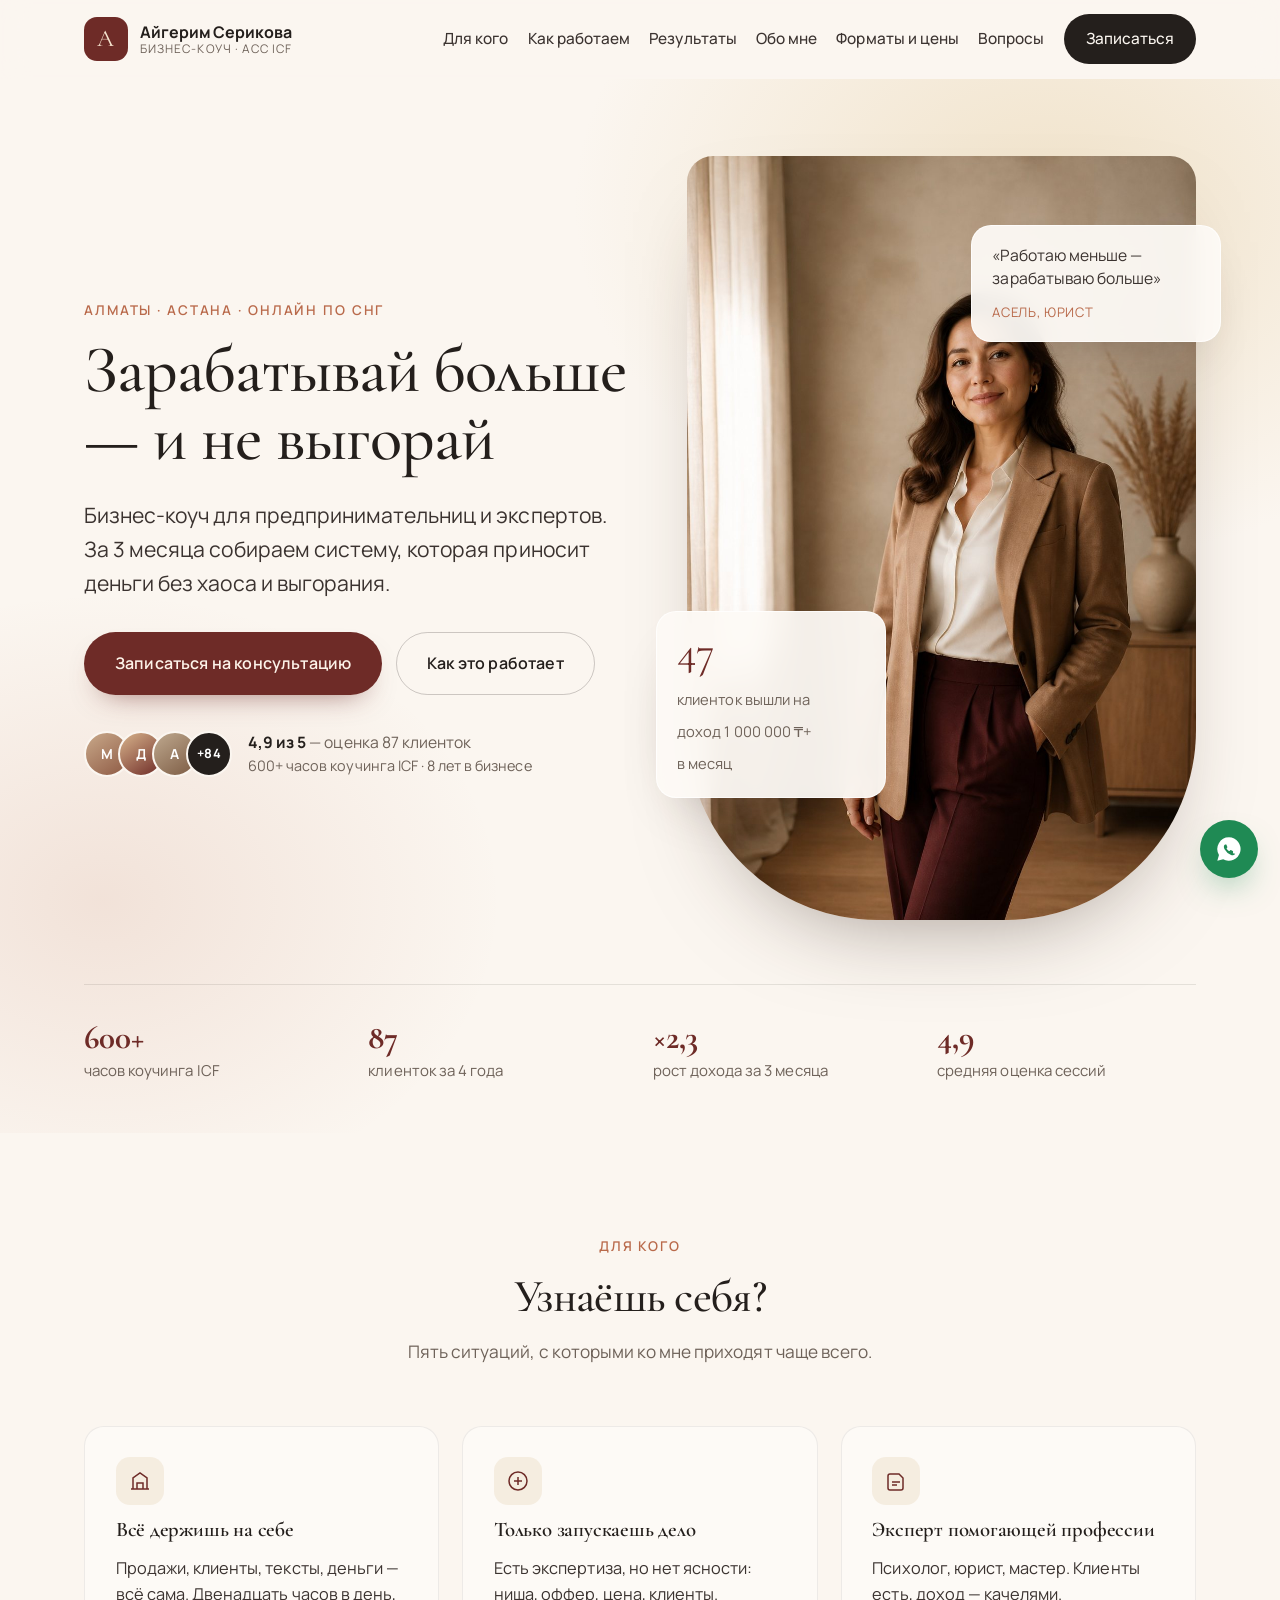
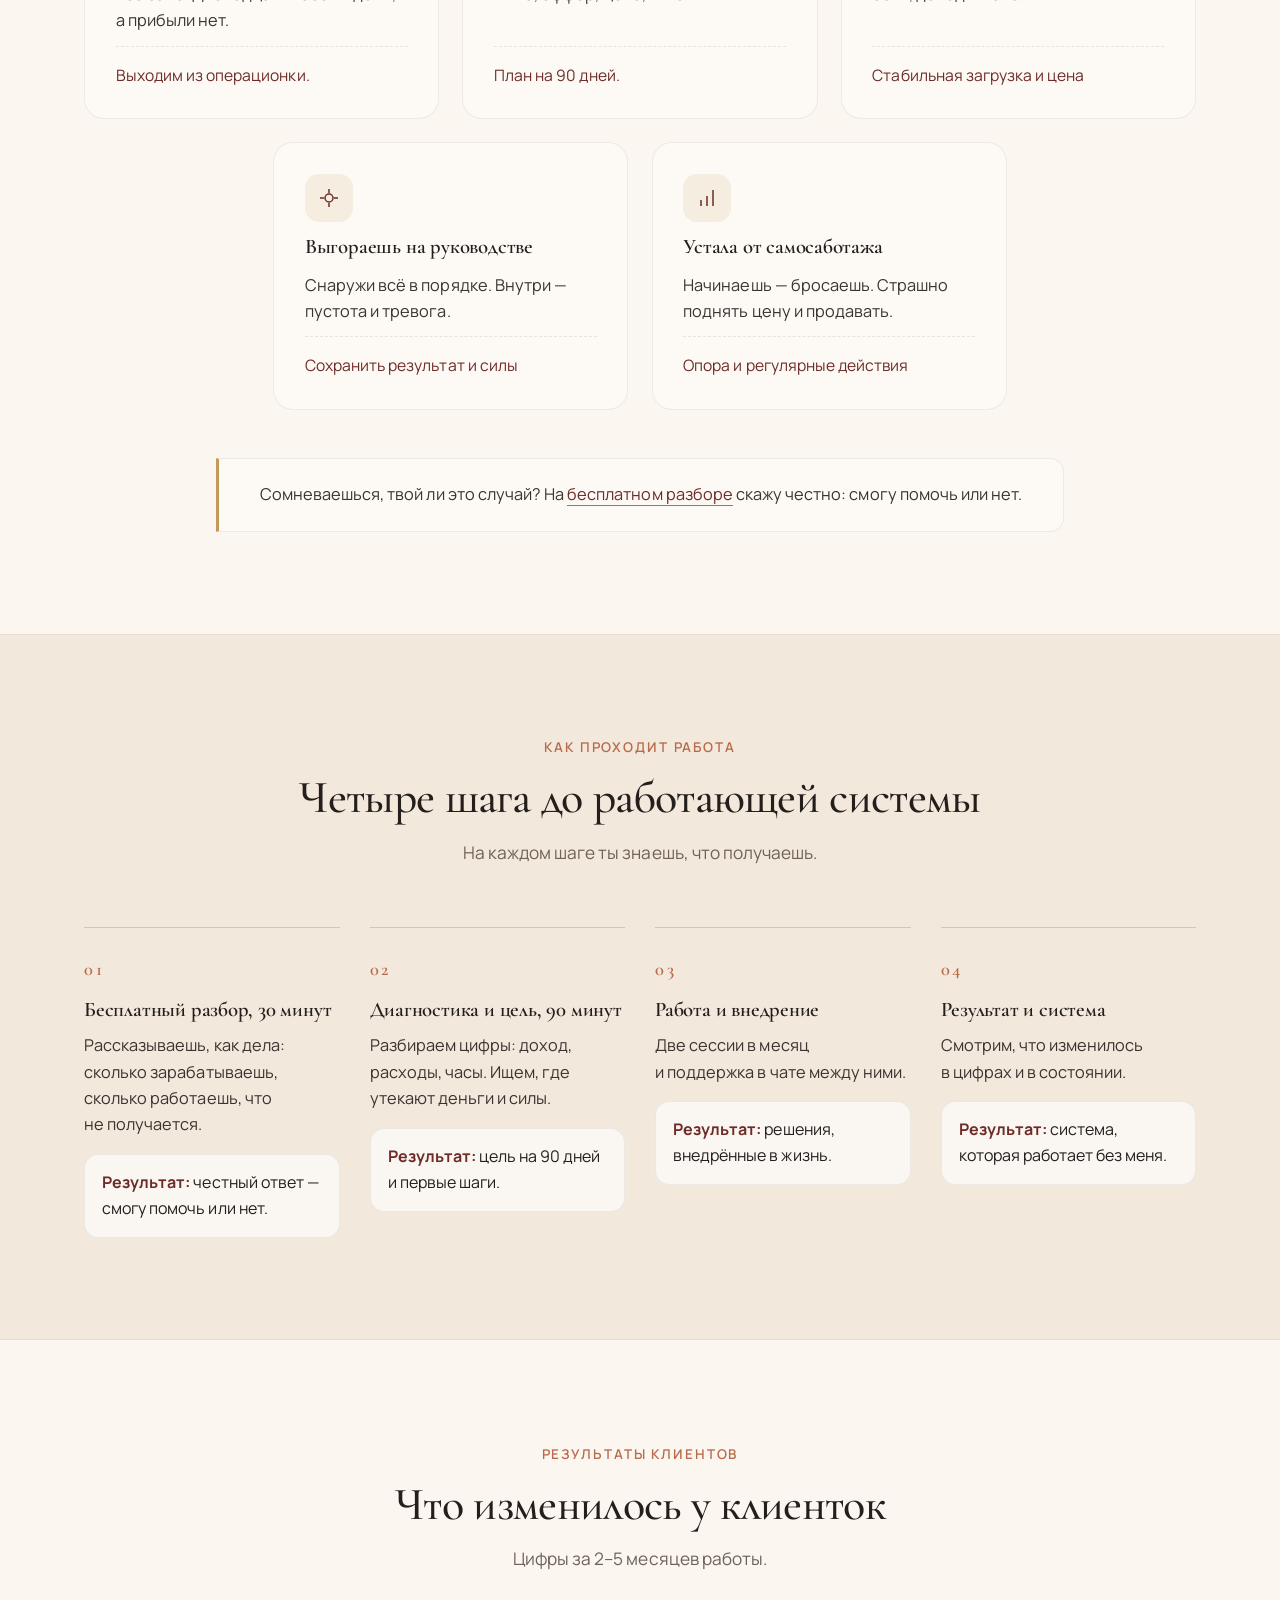
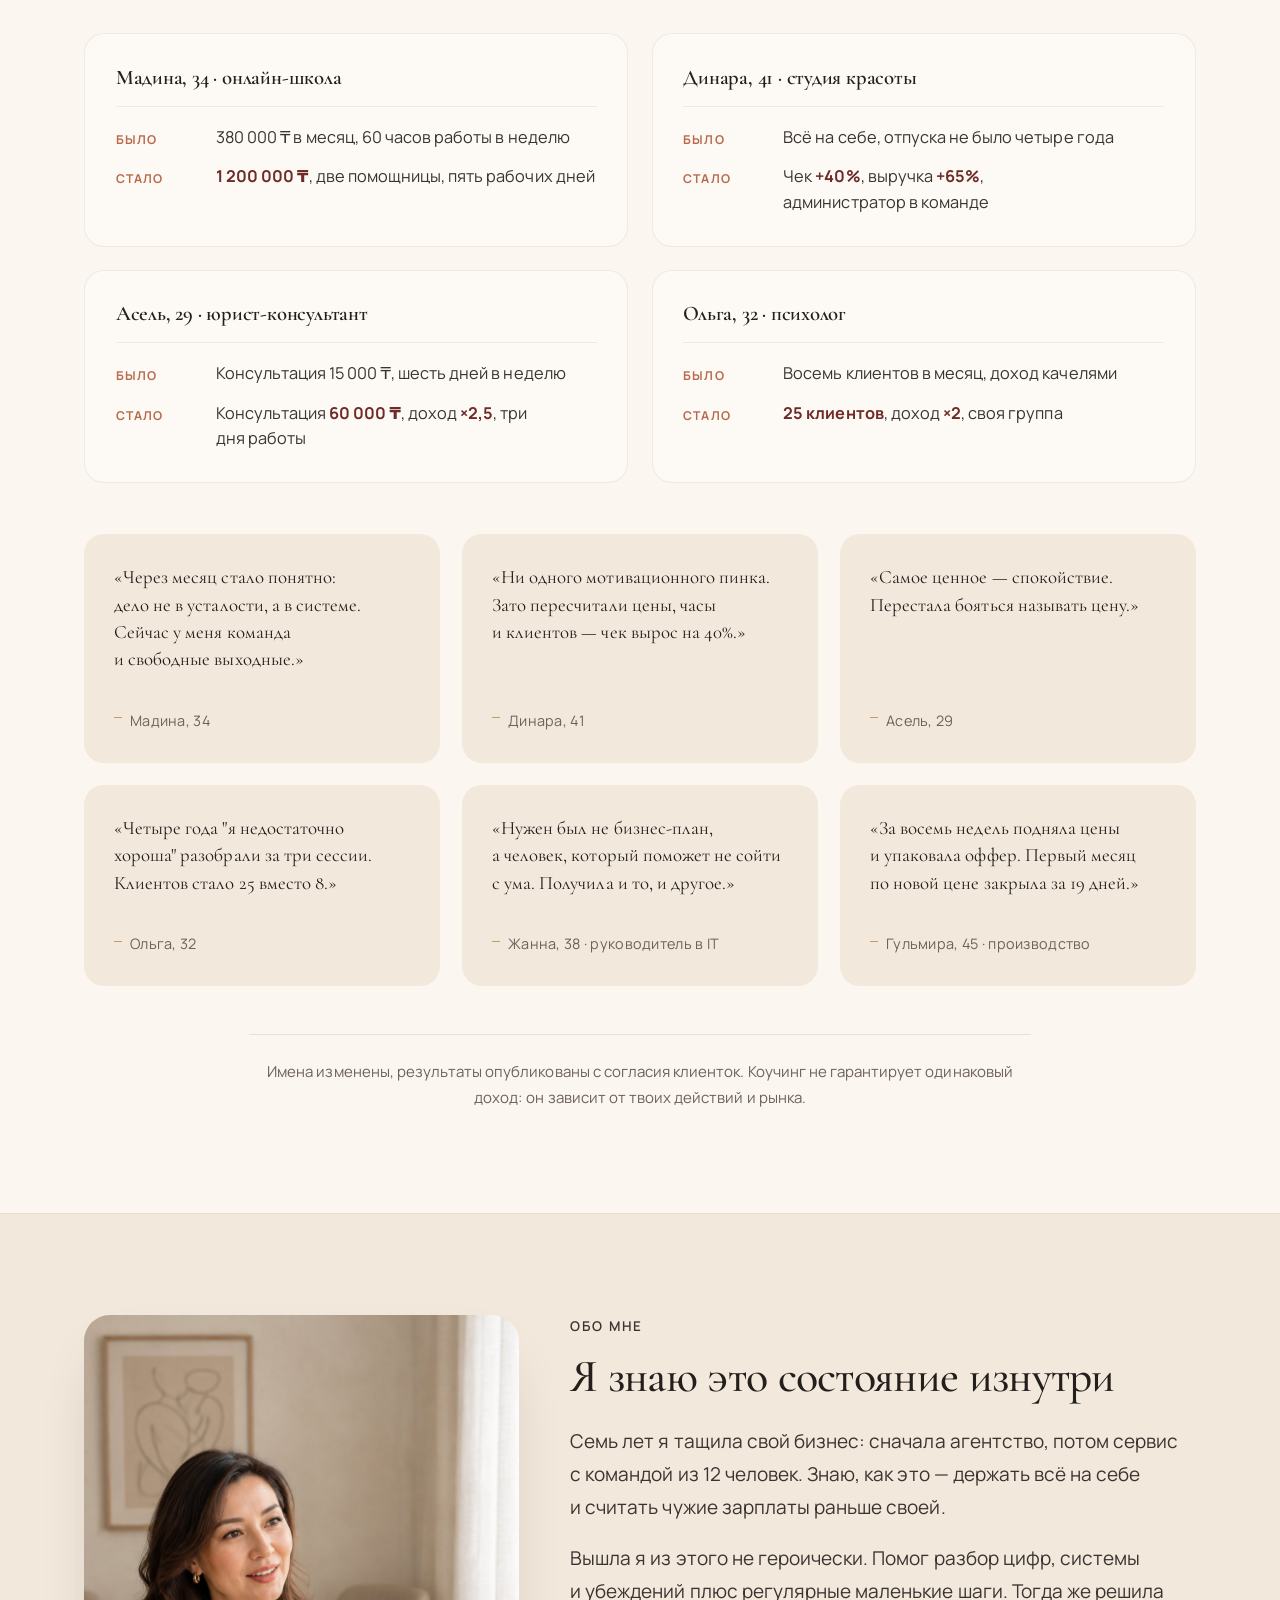
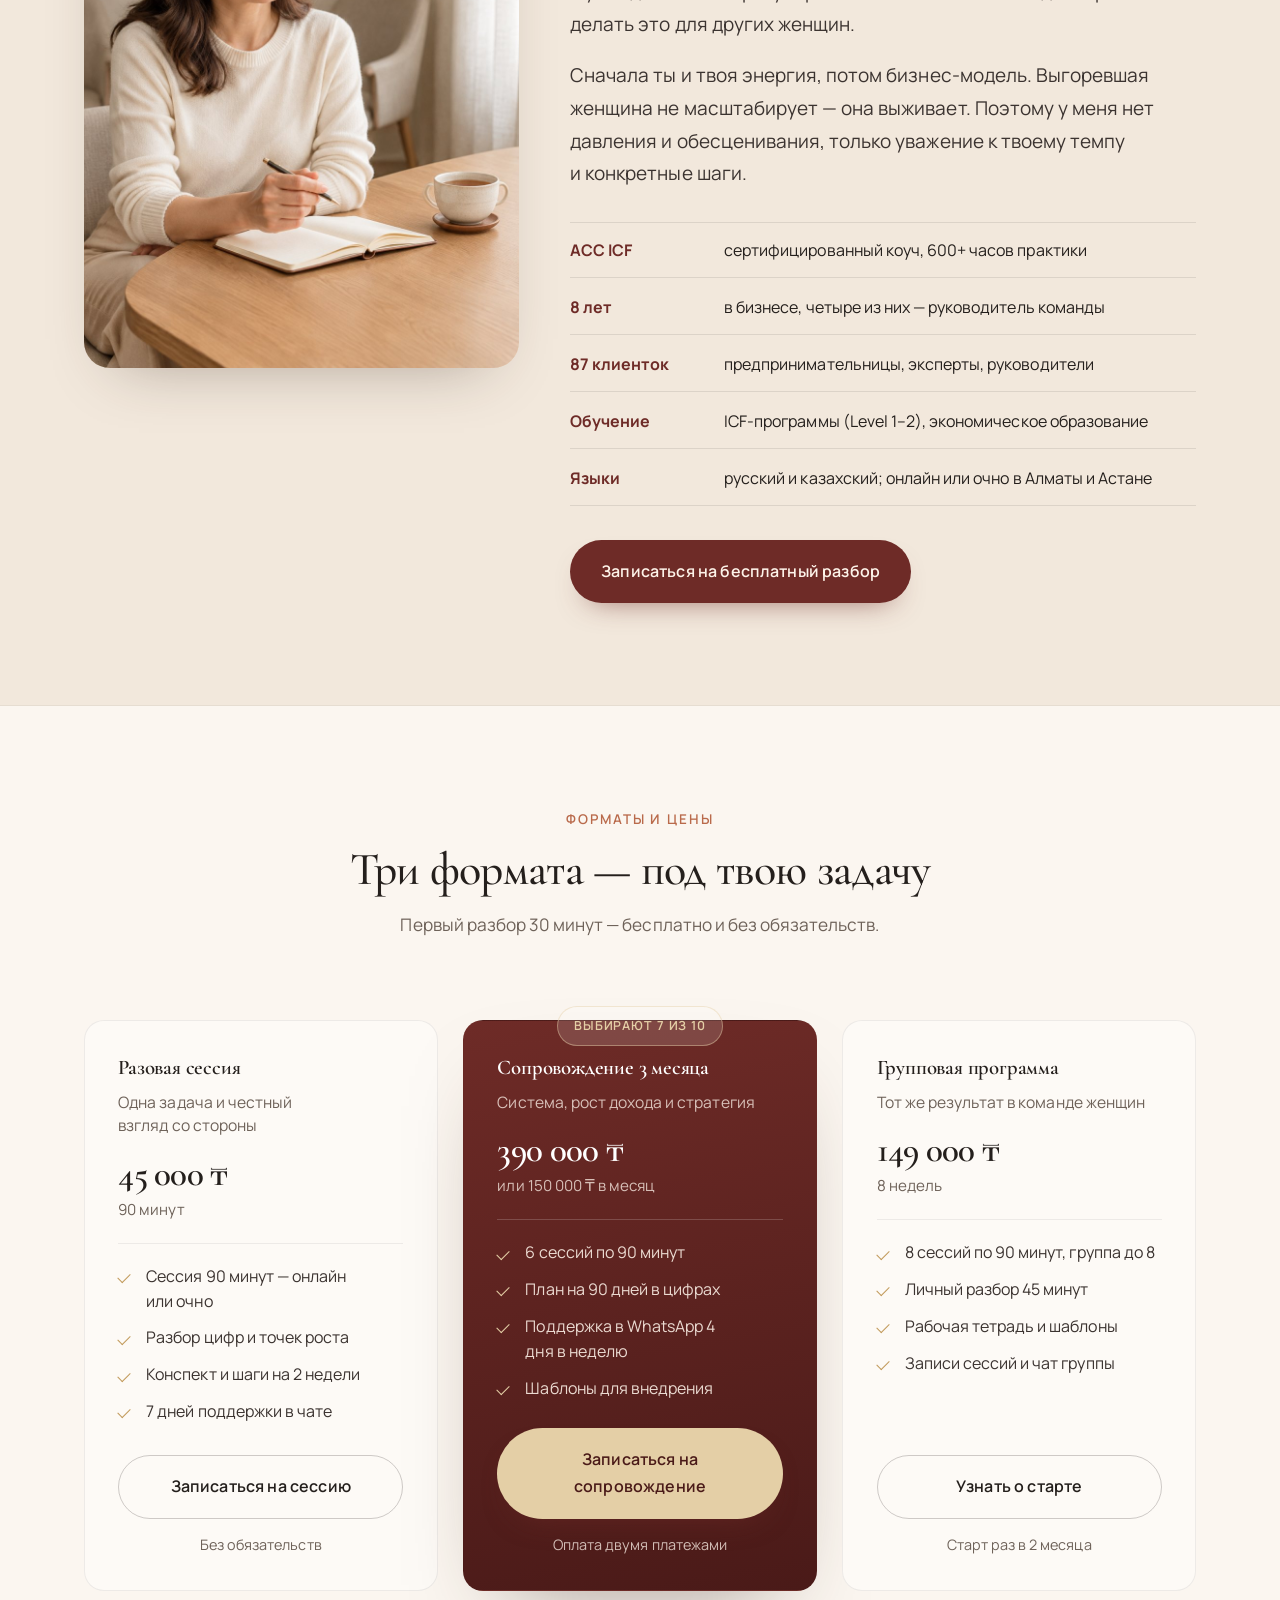
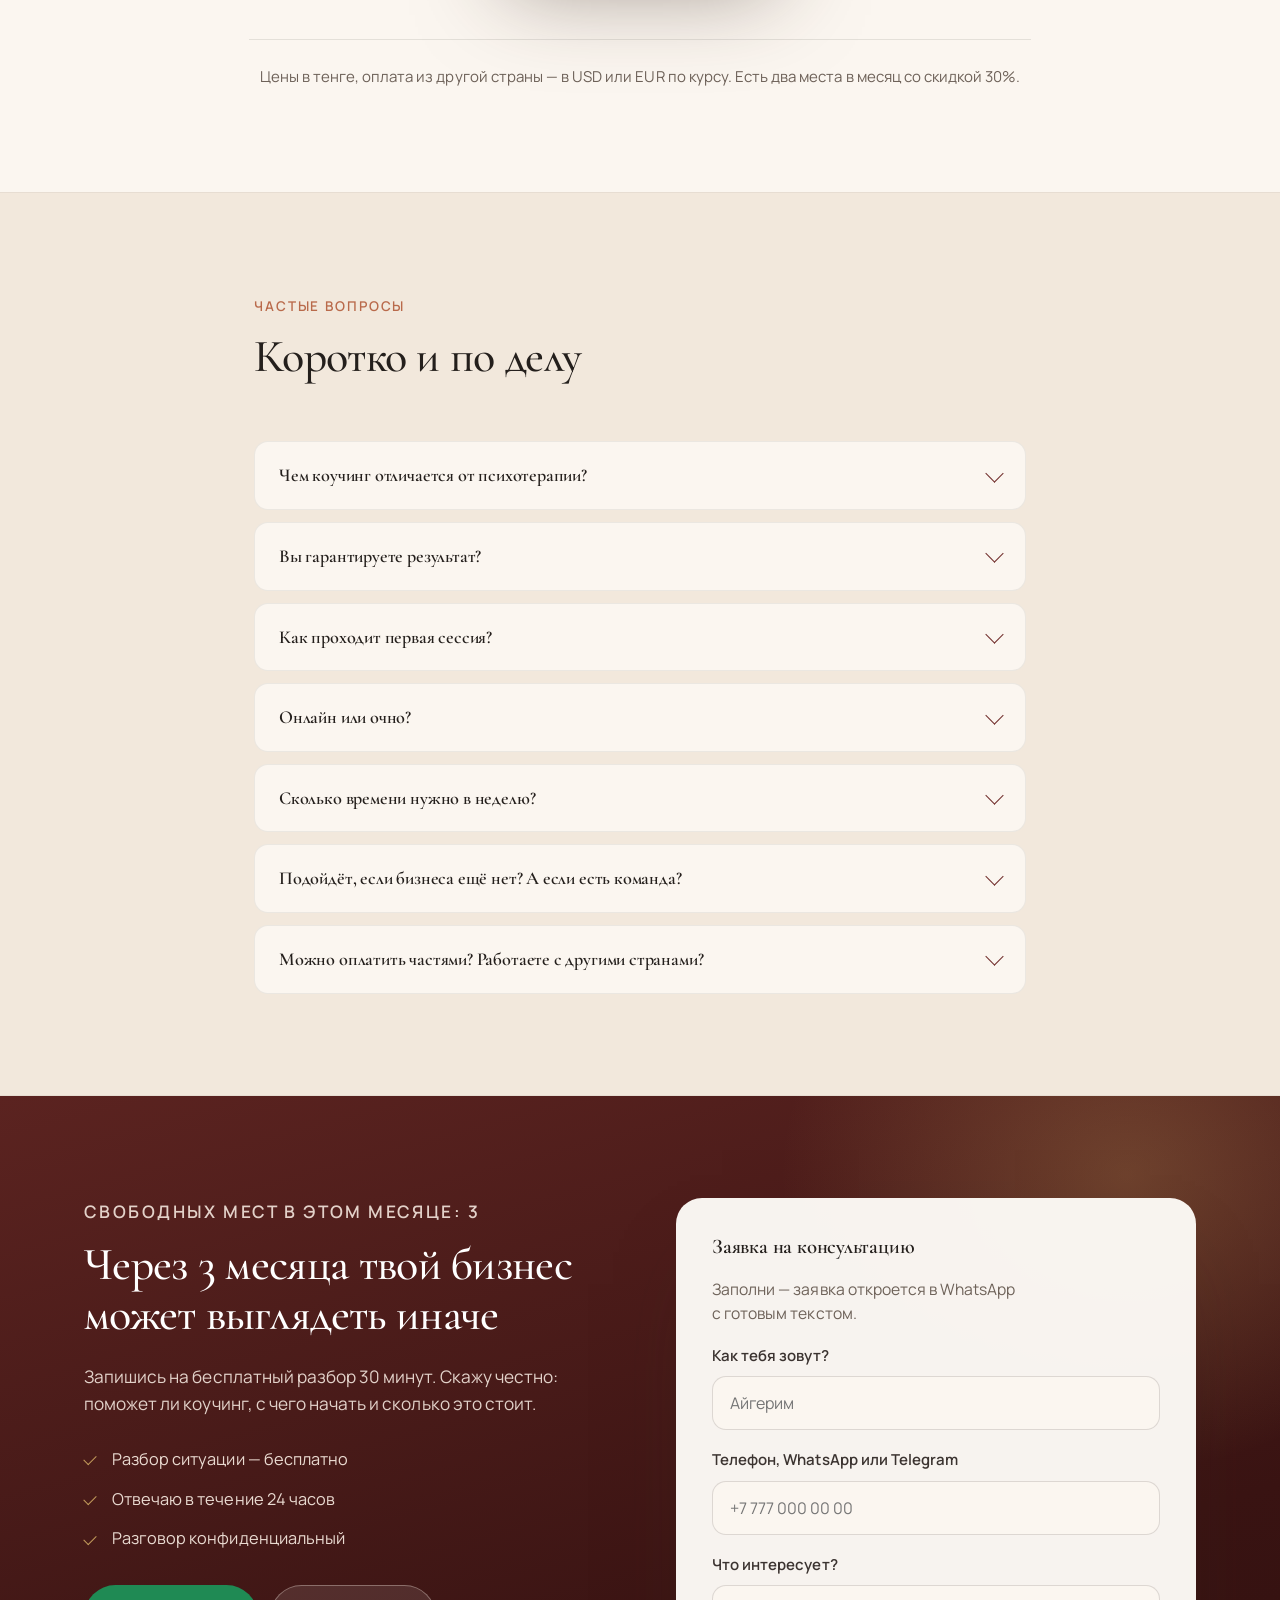
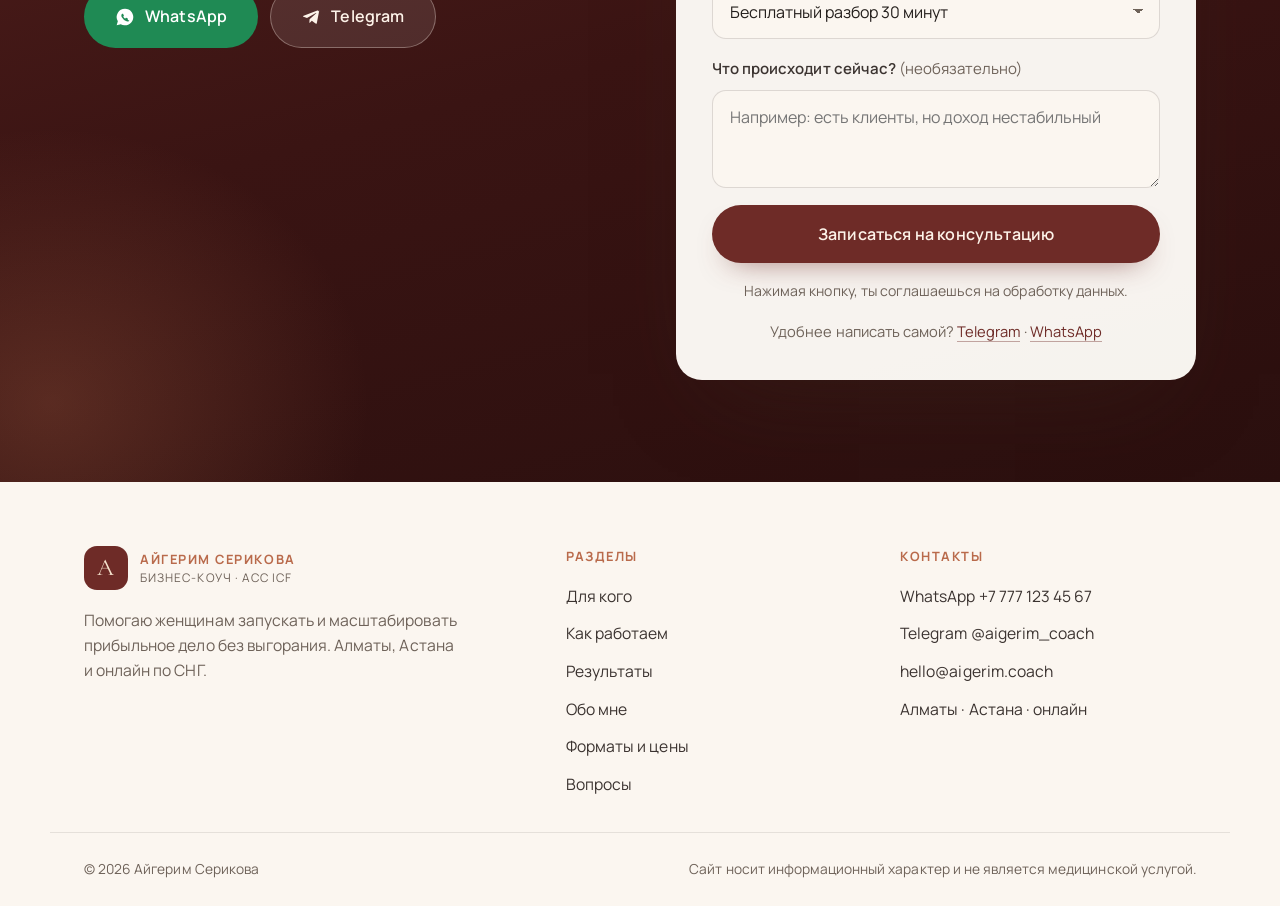
==== commit 4a81ef2b: "Тексты короче, кегль крупнее, ровные сетки: убраны висячие строки, исправлена сетка карточек (горизо" ====
--- a/index.html
+++ b/index.html
@@ -80,17 +80,16 @@
   <div class="hero-glow" aria-hidden="true"></div>
   <div class="wrap hero-grid">
     <div class="hero-copy reveal">
-      <p class="eyebrow">Алматы · Астана · онлайн по Казахстану и СНГ</p>
-      <h1>Ты можешь зарабатывать больше — и при этом не выгорать</h1>
+      <p class="eyebrow">Алматы · Астана · онлайн по СНГ</p>
+      <h1>Зарабатывай больше — и не выгорай</h1>
       <p class="lead">
-        Я Айгерим Серикова, бизнес-коуч для женщин-предпринимательниц и экспертов.
-        Помогаю за 3 месяца собрать систему, которая приносит деньги:
-        без хаоса, 12-часовых смен и вечного «я ещё не готова».
+        Бизнес-коуч для предпринимательниц и&nbsp;экспертов. За&nbsp;3 месяца собираем
+        систему, которая приносит деньги без хаоса и&nbsp;выгорания.
       </p>
 
       <div class="hero-actions">
         <a class="btn btn-primary" href="#book">Записаться на консультацию</a>
-        <a class="btn btn-ghost" href="#how">Узнать подробнее</a>
+        <a class="btn btn-ghost" href="#how">Как это работает</a>
       </div>
 
       <div class="proof">
@@ -101,8 +100,8 @@
           <span class="proof-more">+84</span>
         </div>
         <div class="proof-text">
-          <b>4,9 из 5</b> — средняя оценка 87 клиенток
-          <i>600+ часов коучинга по стандартам ICF · 8 лет в бизнесе</i>
+          <b>4,9 из&nbsp;5</b> — оценка 87 клиенток
+          <i>600+ часов коучинга ICF · 8 лет в бизнесе</i>
         </div>
       </div>
     </div>
@@ -117,8 +116,8 @@
         <span class="float-label">клиенток вышли на доход&nbsp;1&nbsp;000&nbsp;000&nbsp;₸+ в&nbsp;месяц</span>
       </div>
       <div class="float-card float-card--2">
-        <span class="float-quote">«Через 6 недель я перестала работать по ночам — и заработала больше»</span>
-        <span class="float-author">Асель, юрист-консультант</span>
+        <span class="float-quote">«Работаю меньше — зарабатываю больше»</span>
+        <span class="float-author">Асель, юрист</span>
       </div>
     </div>
   </div>
@@ -126,9 +125,9 @@
   <div class="wrap">
     <ul class="stat-strip reveal">
       <li><b>600+</b><span>часов коучинга ICF</span></li>
-      <li><b>87</b><span>клиенток за 4 года</span></li>
-      <li><b>×2,3</b><span>средний рост дохода за 3 месяца</span></li>
-      <li><b>4,9/5</b><span>средняя оценка сессий</span></li>
+      <li><b>87</b><span>клиенток за&nbsp;4 года</span></li>
+      <li><b>×2,3</b><span>рост дохода за&nbsp;3 месяца</span></li>
+      <li><b>4,9</b><span>средняя оценка сессий</span></li>
     </ul>
   </div>
 </section>
@@ -137,9 +136,9 @@
 <section class="section" id="for-whom">
   <div class="wrap">
     <header class="sec-head reveal">
-      <p class="eyebrow">Для кого этот коучинг</p>
-      <h2>Узнаёшь себя хотя бы в одном из пяти портретов?</h2>
-      <p class="sec-sub">Если да — мы сработаемся. Ниже — точные ситуации, с которыми ко мне приходят чаще всего.</p>
+      <p class="eyebrow">Для кого</p>
+      <h2>Узнаёшь себя?</h2>
+      <p class="sec-sub">Пять ситуаций, с которыми ко мне приходят чаще всего.</p>
     </header>
 
     <div class="cards-5">
@@ -147,50 +146,50 @@
         <div class="card-ico" aria-hidden="true">
           <svg viewBox="0 0 24 24" fill="none" stroke="currentColor" stroke-width="1.5"><path d="M3 20h18M5 20V9l7-5 7 5v11M9 20v-6h6v6"/></svg>
         </div>
-        <h3>Ты в бизнесе — но работаешь в нём, а не управляешь</h3>
-        <p>Ты сама продаёшь, ведёшь клиентов, пишешь тексты и считаешь деньги. Работаешь 12 часов, а прибыли всё равно нет.</p>
-        <p class="card-goal">Цель: выйти из операционки и собрать систему, которая работает без тебя.</p>
+        <h3>Всё держишь на&nbsp;себе</h3>
+        <p>Продажи, клиенты, тексты, деньги — всё сама. Двенадцать часов в&nbsp;день, а&nbsp;прибыли нет.</p>
+        <p class="card-goal">Выходим из&nbsp;операционки.</p>
       </article>
 
       <article class="card reveal">
         <div class="card-ico" aria-hidden="true">
           <svg viewBox="0 0 24 24" fill="none" stroke="currentColor" stroke-width="1.5"><circle cx="12" cy="12" r="9"/><path d="M12 8v8M8 12h8"/></svg>
         </div>
-        <h3>Ты только запускаешь дело</h3>
-        <p>Есть экспертиза и желание. Нет ясности: ниша, оффер, цена, первые клиенты. Мысли по кругу, старт откладывается.</p>
-        <p class="card-goal">Цель: понятный план на 90 дней и первые деньги в первые 3–4 недели.</p>
+        <h3>Только запускаешь дело</h3>
+        <p>Есть экспертиза, но&nbsp;нет ясности: ниша, оффер, цена, клиенты.</p>
+        <p class="card-goal">План на&nbsp;90&nbsp;дней.</p>
       </article>
 
       <article class="card reveal">
         <div class="card-ico" aria-hidden="true">
           <svg viewBox="0 0 24 24" fill="none" stroke="currentColor" stroke-width="1.5"><path d="M4 19V7a2 2 0 0 1 2-2h9l4 4v10a2 2 0 0 1-2 2H6a2 2 0 0 1-2-2Z"/><path d="M8 13h8M8 16h5"/></svg>
         </div>
-        <h3>Ты эксперт помогающей профессии</h3>
-        <p>Психолог, наставник, юрист, мастер, врач. Клиенты есть, но доход «качелями»: то густо, то пусто, и всё держится на тебе.</p>
-        <p class="card-goal">Цель: стабильная загрузка, честная цена и повторные клиенты.</p>
+        <h3>Эксперт помогающей профессии</h3>
+        <p>Психолог, юрист, мастер. Клиенты есть, доход — качелями.</p>
+        <p class="card-goal">Стабильная загрузка и&nbsp;цена</p>
       </article>
 
       <article class="card reveal">
         <div class="card-ico" aria-hidden="true">
           <svg viewBox="0 0 24 24" fill="none" stroke="currentColor" stroke-width="1.5"><path d="M12 3v4M12 17v4M3 12h4M17 12h4"/><circle cx="12" cy="12" r="4"/></svg>
         </div>
-        <h3>Ты руководитель и чувствуешь выгорание</h3>
-        <p>Снаружи — всё в порядке: должность, доход, планы. Внутри — пустота, тревога и мысль «я так больше не могу».</p>
-        <p class="card-goal">Цель: сохранить результат, вернуть сон, тело и интерес к работе.</p>
+        <h3>Выгораешь на&nbsp;руководстве</h3>
+        <p>Снаружи всё в&nbsp;порядке. Внутри — пустота и&nbsp;тревога.</p>
+        <p class="card-goal">Сохранить результат и&nbsp;силы</p>
       </article>
 
       <article class="card reveal">
         <div class="card-ico" aria-hidden="true">
           <svg viewBox="0 0 24 24" fill="none" stroke="currentColor" stroke-width="1.5"><path d="M12 20V10M6 20v-6M18 20V4"/></svg>
         </div>
-        <h3>Ты устала от самосаботажа и качелей</h3>
-        <p>Начинаешь — и бросаешь. Боишься поднять цену, стесняешься продавать, обесцениваешь свой опыт и профессионализм.</p>
-        <p class="card-goal">Цель: опора внутри, регулярные действия и спокойная уверенность в цене.</p>
+        <h3>Устала от&nbsp;самосаботажа</h3>
+        <p>Начинаешь — бросаешь. Страшно поднять цену и&nbsp;продавать.</p>
+        <p class="card-goal">Опора и&nbsp;регулярные действия</p>
       </article>
     </div>
 
     <p class="sec-note reveal">
-      Не уверена, твой ли это случай? На <a href="#book">бесплатном 30-минутном разборе</a> скажу честно: смогу помочь или стоит идти к другому специалисту.
+      Сомневаешься, твой ли это случай? На&nbsp;<a href="#book">бесплатном разборе</a> скажу честно: смогу помочь или нет.
     </p>
   </div>
 </section>
@@ -200,37 +199,37 @@
   <div class="wrap">
     <header class="sec-head reveal">
       <p class="eyebrow">Как проходит работа</p>
-      <h2>Четыре шага от «я всё тащу сама» до работающей системы</h2>
-      <p class="sec-sub">Никакой магии и мотивационных марафонов. Понятный маршрут, где на каждом этапе ты знаешь, что получаешь.</p>
+      <h2>Четыре шага до&nbsp;работающей системы</h2>
+      <p class="sec-sub">На каждом шаге ты знаешь, что получаешь.</p>
     </header>
 
     <ol class="steps">
       <li class="step reveal">
         <span class="step-num">01</span>
-        <h3>Бесплатный разбор, 30 минут</h3>
-        <p>Рассказываешь, что происходит сейчас: сколько зарабатываешь, сколько работаешь, что не получается. Я задаю неудобные вопросы и честно говорю, смогу ли помочь.</p>
-        <p class="step-out"><b>Что получаешь:</b> ясность по запросу и формату — даже если мы не начнём работать вместе.</p>
+        <h3>Бесплатный разбор, 30&nbsp;минут</h3>
+        <p>Рассказываешь, как дела: сколько зарабатываешь, сколько работаешь, что не&nbsp;получается.</p>
+        <p class="step-out"><b>Результат:</b> честный ответ — смогу помочь или нет.</p>
       </li>
 
       <li class="step reveal">
         <span class="step-num">02</span>
-        <h3>Диагностика и цель, 90 минут</h3>
-        <p>Разбираем цифры: доход, расходы, часы, обязательства, убеждения вокруг денег. Находим, где утекают деньги и силы.</p>
-        <p class="step-out"><b>Что получаешь:</b> конкретную цель на 90 дней в тенге и план первых шагов на неделю.</p>
+        <h3>Диагностика и&nbsp;цель, 90&nbsp;минут</h3>
+        <p>Разбираем цифры: доход, расходы, часы. Ищем, где утекают деньги и&nbsp;силы.</p>
+        <p class="step-out"><b>Результат:</b> цель на&nbsp;90&nbsp;дней и&nbsp;первые шаги.</p>
       </li>
 
       <li class="step reveal">
         <span class="step-num">03</span>
-        <h3>Работа и внедрение, 2 сессии в месяц</h3>
-        <p>Между сессиями ты не остаёшься одна: пишешь мне в WhatsApp или Telegram, присылаешь цифры, офферы, переписки с клиентами — я даю обратную связь в течение дня.</p>
-        <p class="step-out"><b>Что получаешь:</b> решения, внедрённые в реальную жизнь, а не красивый конспект.</p>
+        <h3>Работа и&nbsp;внедрение</h3>
+        <p>Две сессии в&nbsp;месяц и&nbsp;поддержка в&nbsp;чате между ними.</p>
+        <p class="step-out"><b>Результат:</b> решения, внедрённые в&nbsp;жизнь.</p>
       </li>
 
       <li class="step reveal">
         <span class="step-num">04</span>
-        <h3>Результат и система, финальная сессия</h3>
-        <p>Смотрим, что изменилось в цифрах и в твоём состоянии. Собираем систему: оффер, цена, процессы, границы, команда — то, что работает без меня.</p>
-        <p class="step-out"><b>Что получаешь:</b> зафиксированный результат и стратегию на следующие 3 месяца.</p>
+        <h3>Результат и&nbsp;система</h3>
+        <p>Смотрим, что изменилось в&nbsp;цифрах и&nbsp;в&nbsp;состоянии.</p>
+        <p class="step-out"><b>Результат:</b> система, которая работает без меня.</p>
       </li>
     </ol>
   </div>
@@ -241,71 +240,70 @@
   <div class="wrap">
     <header class="sec-head reveal">
       <p class="eyebrow">Результаты клиентов</p>
-      <h2>Что изменилось у тех, кто уже прошёл этот путь</h2>
-      <p class="sec-sub">Цифры за 2–5 месяцев работы. Все истории — про деньги, время и состояние, а не про «волшебные инсайты».</p>
+      <h2>Что изменилось у&nbsp;клиенток</h2>
+      <p class="sec-sub">Цифры за 2–5 месяцев работы.</p>
     </header>
 
     <div class="cases">
       <article class="case reveal">
-        <h3>Мадина, 34 · онлайн-школа английского</h3>
-        <div class="case-row"><span>Было</span><p>380 000 ₸ в месяц, 60 часов работы в неделю, всё на себе</p></div>
-        <div class="case-row"><span>Стало за 3 месяца</span><p><b>1 200 000 ₸</b> в месяц, 2 помощницы в команде, 5 рабочих дней</p></div>
+        <h3>Мадина, 34 · онлайн-школа</h3>
+        <div class="case-row"><span>Было</span><p>380 000 ₸ в&nbsp;месяц, 60 часов работы в&nbsp;неделю</p></div>
+        <div class="case-row"><span>Стало</span><p><b>1 200 000 ₸</b>, две помощницы, пять рабочих дней</p></div>
       </article>
 
       <article class="case reveal">
-        <h3>Динара, 41 · студия красоты, Алматы</h3>
-        <div class="case-row"><span>Было</span><p>Полная загрузка «в ноль», нет администратора, отпуска не было 4 года</p></div>
-        <div class="case-row"><span>Стало за 2 месяца</span><p>Средний чек <b>+40%</b>, выручка <b>+65%</b>, администратор в команде, 2 недели отпуска</p></div>
+        <h3>Динара, 41 · студия красоты</h3>
+        <div class="case-row"><span>Было</span><p>Всё на&nbsp;себе, отпуска не&nbsp;было четыре года</p></div>
+        <div class="case-row"><span>Стало</span><p>Чек <b>+40%</b>, выручка <b>+65%</b>, администратор в&nbsp;команде</p></div>
       </article>
 
       <article class="case reveal">
         <h3>Асель, 29 · юрист-консультант</h3>
-        <div class="case-row"><span>Было</span><p>Консультация 15 000 ₸, 6 дней в неделю, хроническая тревога о деньгах</p></div>
-        <div class="case-row"><span>Стало за 4 месяца</span><p>Консультация <b>60 000 ₸</b>, доход <b>×2,5</b>, 3 рабочих дня в неделю</p></div>
+        <div class="case-row"><span>Было</span><p>Консультация 15 000 ₸, шесть дней в&nbsp;неделю</p></div>
+        <div class="case-row"><span>Стало</span><p>Консультация <b>60 000 ₸</b>, доход <b>×2,5</b>, три дня работы</p></div>
       </article>
 
       <article class="case reveal">
         <h3>Ольга, 32 · психолог</h3>
-        <div class="case-row"><span>Было</span><p>8 клиентов в месяц, доход «то есть, то нет», страх поднять цену</p></div>
-        <div class="case-row"><span>Стало за 5 месяцев</span><p><b>25 клиентов</b> в месяц, доход <b>×2</b>, своя группа на 6 человек</p></div>
+        <div class="case-row"><span>Было</span><p>Восемь клиентов в&nbsp;месяц, доход качелями</p></div>
+        <div class="case-row"><span>Стало</span><p><b>25&nbsp;клиентов</b>, доход <b>×2</b>, своя группа</p></div>
       </article>
     </div>
 
     <div class="quotes">
       <blockquote class="quote reveal">
-        <p>«Я пришла с ощущением, что просто устала. Через месяц стало понятно: дело не в усталости, а в отсутствии системы. Сейчас у меня команда и впервые — свободные выходные.»</p>
-        <cite>Мадина, 34 · онлайн-школа английского</cite>
+        <p>«Через месяц стало понятно: дело не&nbsp;в&nbsp;усталости, а&nbsp;в&nbsp;системе. Сейчас у&nbsp;меня команда и&nbsp;свободные выходные.»</p>
+        <cite>Мадина, 34</cite>
       </blockquote>
 
       <blockquote class="quote reveal">
-        <p>«Айгерим не дала мне ни одного мотивационного пинка. Зато мы пересчитали всё: цены, часы, клиентов. Через 2 месяца чек вырос на 40%.»</p>
-        <cite>Динара, 41 · студия красоты, Алматы</cite>
+        <p>«Ни одного мотивационного пинка. Зато пересчитали цены, часы и&nbsp;клиентов — чек вырос на&nbsp;40%.»</p>
+        <cite>Динара, 41</cite>
       </blockquote>
 
       <blockquote class="quote reveal">
-        <p>«Самое ценное — спокойствие. Я перестала бояться называть цену и перестала работать с клиентами, которые меня выжимают.»</p>
-        <cite>Асель, 29 · юрист-консультант</cite>
+        <p>«Самое ценное — спокойствие. Перестала бояться называть цену.»</p>
+        <cite>Асель, 29</cite>
       </blockquote>
 
       <blockquote class="quote reveal">
-        <p>«Мы разобрали четыре года моего "я недостаточно хороша" за три сессии. Клиентов стало 25 вместо 8 — без бесконечного контента.»</p>
-        <cite>Ольга, 32 · психолог</cite>
+        <p>«Четыре года "я недостаточно хороша" разобрали за&nbsp;три сессии. Клиентов стало 25 вместо 8.»</p>
+        <cite>Ольга, 32</cite>
       </blockquote>
 
       <blockquote class="quote reveal">
-        <p>«Мне нужен был не бизнес-план, а человек, который поможет не сойти с ума. Получила и то, и другое: выручка выросла, сон вернулся.»</p>
-        <cite>Жанна, 38 · руководитель отдела в IT</cite>
+        <p>«Нужен был не&nbsp;бизнес-план, а&nbsp;человек, который поможет не&nbsp;сойти с&nbsp;ума. Получила и&nbsp;то, и&nbsp;другое.»</p>
+        <cite>Жанна, 38 · руководитель в&nbsp;IT</cite>
       </blockquote>
 
       <blockquote class="quote reveal">
-        <p>«За 8 недель в группе я наконец подняла цены и упаковала оффер. Первый месяц по новой цене закрыла за 19 дней.»</p>
-        <cite>Гульмира, 45 · швейное производство</cite>
+        <p>«За восемь недель подняла цены и&nbsp;упаковала оффер. Первый месяц по&nbsp;новой цене закрыла за&nbsp;19 дней.»</p>
+        <cite>Гульмира, 45 · производство</cite>
       </blockquote>
     </div>
 
     <p class="sec-note sec-note--small reveal">
-      Имена клиенток изменены, результаты опубликованы с их согласия. Коучинг не гарантирует одинаковый финансовый результат —
-      он зависит от твоих действий, рынка и времени, которое ты готова вложить.
+      Имена изменены, результаты опубликованы с&nbsp;согласия клиенток. Коучинг не&nbsp;гарантирует одинаковый доход: он&nbsp;зависит от&nbsp;твоих действий и&nbsp;рынка.
     </p>
   </div>
 </section>
@@ -322,20 +320,18 @@
       <p class="eyebrow">Обо мне</p>
       <h2>Я знаю это состояние изнутри</h2>
 
-      <p>Семь лет я строила и тащила свой бизнес: сначала маленькое агентство, потом сервис с командой из 12 человек. Я знаю, как это — держать всё на себе, спать с телефоном, считать чужие зарплаты раньше своей и быть уверенной, что стоит расслабиться — и всё рассыплется.</p>
-
-      <p>Вышла я из этого не героически. Помогло то, что я делаю сейчас: честный разбор цифр, системы и убеждений — и маленькие регулярные действия вместо рывков. Тогда же я поняла, что хочу делать это для других женщин, а не только для своего дела.</p>
-
-      <p>Я училась коучингу по программам, аккредитованным International Coaching Federation, и продолжаю учиться: супервизии, разборы, 600+ часов практики. Для меня коучинг — не «поговорить о чувствах», а работа с ясностью, решениями и результатом в цифрах.</p>
-
-      <p>Мой подход простой: сначала ты и твоя энергия, потом бизнес-модель. Выгоревшая женщина не масштабирует — она выживает. Поэтому в моей работе нет давления, обесценивания и фразы «ну ты же сама хотела». Есть уважение к твоему темпу, честность и конкретные шаги.</p>
+      <p>Семь лет я&nbsp;тащила свой бизнес: сначала агентство, потом сервис с&nbsp;командой из&nbsp;12&nbsp;человек. Знаю, как это — держать всё на&nbsp;себе и&nbsp;считать чужие зарплаты раньше своей.</p>
+
+      <p>Вышла я&nbsp;из&nbsp;этого не&nbsp;героически. Помог разбор цифр, системы и&nbsp;убеждений плюс регулярные маленькие шаги. Тогда же решила делать это для других женщин.</p>
+
+      <p>Сначала ты&nbsp;и&nbsp;твоя энергия, потом бизнес-модель. Выгоревшая женщина не&nbsp;масштабирует — она выживает. Поэтому у&nbsp;меня нет давления и&nbsp;обесценивания, только уважение к&nbsp;твоему темпу и&nbsp;конкретные шаги.</p>
 
       <ul class="facts">
-        <li><b>ACC ICF</b><span>сертифицированный коуч, 600+ часов практики по стандартам ICF</span></li>
-        <li><b>8 лет</b><span>в предпринимательстве, из них 4 — руководитель команды</span></li>
-        <li><b>87 клиенток</b><span>предпринимательницы, эксперты, руководители из Казахстана и СНГ</span></li>
-        <li><b>Обучение</b><span>ICF-аккредитованные программы (Level 1–2), экономическое образование, КазНУ им. аль-Фараби</span></li>
-        <li><b>Языки</b><span>русский и казахский · онлайн (Zoom) или очно в Алматы и Астане</span></li>
+        <li><b>ACC ICF</b><span>сертифицированный коуч, 600+ часов практики</span></li>
+        <li><b>8 лет</b><span>в бизнесе, четыре из них — руководитель команды</span></li>
+        <li><b>87 клиенток</b><span>предпринимательницы, эксперты, руководители</span></li>
+        <li><b>Обучение</b><span>ICF-программы (Level 1–2), экономическое образование</span></li>
+        <li><b>Языки</b><span>русский и казахский; онлайн или очно в Алматы и Астане</span></li>
       </ul>
 
       <a class="btn btn-primary" href="#book">Записаться на бесплатный разбор</a>
@@ -348,61 +344,57 @@
   <div class="wrap">
     <header class="sec-head reveal">
       <p class="eyebrow">Форматы и цены</p>
-      <h2>Три формата — выбери по своей задаче и темпу</h2>
-      <p class="sec-sub">Первая консультация 30 минут — бесплатно и без обязательств. Дальше ты выбираешь, как двигаться.</p>
+      <h2>Три формата — под твою задачу</h2>
+      <p class="sec-sub">Первый разбор 30 минут — бесплатно и без обязательств.</p>
     </header>
 
     <div class="plans">
       <article class="plan reveal">
         <h3>Разовая сессия</h3>
-        <p class="plan-for">Если нужен честный взгляд со стороны и решение одной конкретной задачи</p>
+        <p class="plan-for">Одна задача и&nbsp;честный взгляд со&nbsp;стороны</p>
         <p class="plan-price"><b>45 000 ₸</b><span>90 минут</span></p>
         <ul class="plan-list">
-          <li>Одна сессия 90 минут — онлайн или очно (Алматы, Астана)</li>
-          <li>Разбор запроса, цифр и точек роста</li>
-          <li>Конспект с решениями и шагами на 2 недели</li>
-          <li>Запись сессии</li>
-          <li>7 дней поддержки в чате после сессии</li>
+          <li>Сессия 90&nbsp;минут — онлайн или очно</li>
+          <li>Разбор цифр и&nbsp;точек роста</li>
+          <li>Конспект и&nbsp;шаги на&nbsp;2&nbsp;недели</li>
+          <li>7&nbsp;дней поддержки в&nbsp;чате</li>
         </ul>
         <a class="btn btn-ghost btn-full" href="#book" data-plan="Разовая сессия">Записаться на сессию</a>
+        <p class="plan-note">Без обязательств</p>
       </article>
 
       <article class="plan plan--featured reveal">
-        <span class="plan-badge">Выбирают 7 из 10 клиенток</span>
-        <h3>Сопровождение 3 месяца</h3>
-        <p class="plan-for">Если хочешь не разовый совет, а устойчивый рост дохода и системы</p>
-        <p class="plan-price"><b>390 000 ₸</b><span>или 150 000 ₸ в месяц</span></p>
+        <span class="plan-badge">Выбирают 7 из&nbsp;10</span>
+        <h3>Сопровождение 3&nbsp;месяца</h3>
+        <p class="plan-for">Система, рост дохода и&nbsp;стратегия</p>
+        <p class="plan-price"><b>390 000 ₸</b><span>или 150 000 ₸ в&nbsp;месяц</span></p>
         <ul class="plan-list">
-          <li>6 индивидуальных сессий по 90 минут</li>
-          <li>Диагностика и план на 90 дней в цифрах</li>
-          <li>Поддержка в WhatsApp и Telegram 4 дня в неделю</li>
-          <li>Инструменты и шаблоны: финансы, оффер, цена, команда, продажи</li>
-          <li>Обратная связь по голосовым, офферам и перепискам с клиентами</li>
-          <li>Финальная стратегия на следующие 3 месяца</li>
-          <li>Доступ к библиотеке материалов для клиенток</li>
+          <li>6&nbsp;сессий по&nbsp;90&nbsp;минут</li>
+          <li>План на&nbsp;90&nbsp;дней в&nbsp;цифрах</li>
+          <li>Поддержка в&nbsp;WhatsApp 4 дня в&nbsp;неделю</li>
+          <li>Шаблоны для&nbsp;внедрения</li>
         </ul>
         <a class="btn btn-primary btn-full" href="#book" data-plan="Сопровождение 3 месяца">Записаться на сопровождение</a>
-        <p class="plan-note">Можно оплатить двумя платежами</p>
+        <p class="plan-note">Оплата двумя платежами</p>
       </article>
 
       <article class="plan reveal">
-        <h3>Групповая программа «Система без выгорания»</h3>
-        <p class="plan-for">Если хочешь результат в команде женщин и более доступный формат</p>
+        <h3>Групповая программа</h3>
+        <p class="plan-for">Тот же результат в&nbsp;команде женщин</p>
         <p class="plan-price"><b>149 000 ₸</b><span>8 недель</span></p>
         <ul class="plan-list">
-          <li>8 групповых сессий по 90 минут, группа до 8 участниц</li>
-          <li>Один индивидуальный разбор 45 минут</li>
-          <li>Рабочая тетрадь и шаблоны для внедрения</li>
-          <li>Закрытый чат группы и записи всех сессий</li>
-          <li>Скидка на индивидуальное сопровождение после программы</li>
+          <li>8&nbsp;сессий по&nbsp;90&nbsp;минут, группа до&nbsp;8</li>
+          <li>Личный разбор 45&nbsp;минут</li>
+          <li>Рабочая тетрадь и&nbsp;шаблоны</li>
+          <li>Записи сессий и&nbsp;чат группы</li>
         </ul>
-        <a class="btn btn-ghost btn-full" href="#book" data-plan="Групповая программа">Узнать о старте группы</a>
+        <a class="btn btn-ghost btn-full" href="#book" data-plan="Групповая программа">Узнать о старте</a>
+        <p class="plan-note">Старт раз в&nbsp;2 месяца</p>
       </article>
     </div>
 
     <p class="sec-note sec-note--small reveal">
-      Цены указаны в тенге. При оплате из другой страны рассчитаю стоимость в USD или EUR по курсу.
-      Для предпринимательниц и экспертов с ограниченным бюджетом есть 2 места в месяц со скидкой 30% — спроси о них на разборе.
+      Цены в&nbsp;тенге, оплата из&nbsp;другой страны — в&nbsp;USD или EUR по&nbsp;курсу. Есть два места в&nbsp;месяц со&nbsp;скидкой 30%.
     </p>
   </div>
 </section>
@@ -412,61 +404,59 @@
   <div class="wrap wrap--narrow">
     <header class="sec-head sec-head--left reveal">
       <p class="eyebrow">Частые вопросы</p>
-      <h2>Отвечаю честно, без «зависит от всего»</h2>
+      <h2>Коротко и&nbsp;по&nbsp;делу</h2>
     </header>
 
     <div class="faq">
       <details class="faq-item reveal">
-        <summary><h3>Чем коучинг отличается от психотерапии?</h3></summary>
-        <div class="faq-body">
-          <p>Психотерапия работает с прошлым, травмами и состояниями: она нужна, когда тебе тяжело внутри и это мешает жить. Коучинг работает с настоящим и будущим: с решениями, целями, цифрами и действиями.</p>
-          <p>Мы не разбираем детство и не лечим диагнозы. Мы смотрим, где сейчас твои деньги и время, что мешает действовать, и что именно сделать на следующей неделе. Если по ходу работы я увижу, что тебе нужна психотерапия или помощь врача, — скажу об этом прямо и порекомендую специалиста.</p>
+        <summary><h3>Чем коучинг отличается от&nbsp;психотерапии?</h3></summary>
+        <div class="faq-body">
+          <p>Психотерапия работает с&nbsp;прошлым и&nbsp;состояниями. Коучинг — с&nbsp;настоящим: цели, цифры, решения, шаги. Детство не&nbsp;разбираем и&nbsp;диагнозы не&nbsp;лечим.</p>
+          <p>Если увижу, что нужна терапия, скажу прямо и&nbsp;порекомендую специалиста.</p>
         </div>
       </details>
 
       <details class="faq-item reveal">
         <summary><h3>Вы гарантируете результат?</h3></summary>
         <div class="faq-body">
-          <p>Гарантировать конкретную сумму дохода честно не может никто: результат зависит от твоих действий, рынка и ниши. Что я гарантирую: понятный план, конкретные шаги после каждой сессии, поддержку между ними и взрослый разговор, если что-то не работает.</p>
-          <p>Если после первой сессии ты поймёшь, что это не твой формат — я верну стоимость сессии в течение 48 часов.</p>
-        </div>
-      </details>
-
-      <details class="faq-item reveal">
-        <summary><h3>Как проходит первая сессия и что нужно подготовить?</h3></summary>
-        <div class="faq-body">
-          <p>Начинаем с бесплатного разбора 30 минут: ты рассказываешь, как обстоят дела, я задаю вопросы и мы решаем, работаем ли мы дальше. Первая полноценная сессия — 90 минут: разбираем ситуацию по цифрам (доход, расходы, часы, обязательства) и формулируем цель на 90 дней.</p>
-          <p>Подготовиться нужно минимально: доступ к отчётам или выпискам по деньгам за 2–3 месяца, список текущих клиентов или заказов и 1,5 часа без спешки и уведомлений.</p>
-        </div>
-      </details>
-
-      <details class="faq-item reveal">
-        <summary><h3>Онлайн или очно — что эффективнее?</h3></summary>
-        <div class="faq-body">
-          <p>Эффективность не зависит от формата — она зависит от тебя и регулярности. Онлайн (Zoom, 90 минут) выбирают 9 из 10 клиенток: не нужно тратить время на дорогу, можно работать из другого города. Очные сессии провожу в Алматы и Астане по договорённости.</p>
-        </div>
-      </details>
-
-      <details class="faq-item reveal">
-        <summary><h3>Сколько времени нужно в неделю?</h3></summary>
-        <div class="faq-body">
-          <p>Сессия — 90 минут два раза в месяц. Между сессиями закладывай 2–4 часа в неделю на шаги: посчитать, договориться, поднять цену, написать клиентам, разобрать воронку. Это работа, а не «инсайты на диване» — поэтому время действительно понадобится.</p>
-        </div>
-      </details>
-
-      <details class="faq-item reveal">
-        <summary><h3>Подойдёт ли мне, если бизнеса ещё нет? А если уже есть команда?</h3></summary>
-        <div class="faq-body">
-          <p>Да, оба случая я работаю. Если дела ещё нет — начинаем с ниши, оффера, цены и первых клиентов: не с логотипа и не с сайта. Если бизнес уже есть и в нём команда — начинаем с цифр, процессов и того, как выйти из операционки, не потеряв качество и деньги.</p>
-          <p>Единственное условие: тебе должно быть интересно делать, а не только «пережить». Коучинг не работает как мотивация, если решение уже принято изнутри — «мне это не нужно».</p>
-        </div>
-      </details>
-
-      <details class="faq-item reveal">
-        <summary><h3>Можно ли оплатить частями? Вы работаете с другими странами?</h3></summary>
-        <div class="faq-body">
-          <p>Да. Сопровождение можно разделить на 2 платежа, групповую программу — на 2–3. Принимаю оплату в тенге и в валюте (USD, EUR) — для клиенток из СНГ и дальнего зарубежья рассчитываю по курсу.</p>
-          <p>Работаю на русском и казахском. Сессии онлайн по всему Казахстану и СНГ — со сдвигом под твой часовой пояс.</p>
+          <p>Конкретную сумму дохода гарантировать честно нельзя: результат зависит от&nbsp;твоих действий. Гарантирую план, поддержку и&nbsp;взрослый разговор, если что-то не&nbsp;работает.</p>
+          <p>Не&nbsp;подойдёт формат — верну стоимость первой сессии в&nbsp;течение 48&nbsp;часов.</p>
+        </div>
+      </details>
+
+      <details class="faq-item reveal">
+        <summary><h3>Как проходит первая сессия?</h3></summary>
+        <div class="faq-body">
+          <p>Сначала бесплатный разбор 30&nbsp;минут: рассказываешь ситуацию, я&nbsp;задаю вопросы. Дальше сессия 90&nbsp;минут — цифры и&nbsp;цель на&nbsp;90&nbsp;дней.</p>
+          <p>Подготовить: выписки по&nbsp;деньгам за&nbsp;2–3&nbsp;месяца и&nbsp;полтора часа без спешки.</p>
+        </div>
+      </details>
+
+      <details class="faq-item reveal">
+        <summary><h3>Онлайн или очно?</h3></summary>
+        <div class="faq-body">
+          <p>Разницы в&nbsp;результате нет — важнее регулярность. Онлайн выбирают девять из&nbsp;десяти клиенток. Очные сессии провожу в&nbsp;Алматы и&nbsp;Астане.</p>
+        </div>
+      </details>
+
+      <details class="faq-item reveal">
+        <summary><h3>Сколько времени нужно в&nbsp;неделю?</h3></summary>
+        <div class="faq-body">
+          <p>Сессии — 90&nbsp;минут два раза в&nbsp;месяц. Между ними 2–4&nbsp;часа в&nbsp;неделю на&nbsp;шаги: посчитать, договориться, поднять цену, написать клиентам.</p>
+        </div>
+      </details>
+
+      <details class="faq-item reveal">
+        <summary><h3>Подойдёт, если бизнеса ещё нет? А&nbsp;если есть команда?</h3></summary>
+        <div class="faq-body">
+          <p>Да, оба случая рабочие. Без бизнеса начинаем с&nbsp;ниши, оффера, цены и&nbsp;первых клиентов. С&nbsp;командой — с&nbsp;цифр, процессов и&nbsp;выхода из&nbsp;операционки.</p>
+        </div>
+      </details>
+
+      <details class="faq-item reveal">
+        <summary><h3>Можно оплатить частями? Работаете с&nbsp;другими странами?</h3></summary>
+        <div class="faq-body">
+          <p>Да: сопровождение — двумя платежами, группу — двумя или тремя. Работаю в&nbsp;тенге, USD и&nbsp;EUR, на&nbsp;русском и&nbsp;казахском. Онлайн — по&nbsp;всему Казахстану и&nbsp;СНГ.</p>
         </div>
       </details>
     </div>
@@ -478,31 +468,31 @@
   <div class="cta-glow" aria-hidden="true"></div>
   <div class="wrap cta-grid">
     <div class="cta-copy reveal">
-      <p class="eyebrow eyebrow--light">Свободных мест в этом месяце: 3</p>
-      <h2>Через 3 месяца твой бизнес может выглядеть иначе</h2>
-      <p>Запишись на бесплатный разбор 30 минут. Расскажешь, что происходит сейчас, — я отвечу честно: поможет ли тебе коучинг, с чего начать и сколько это стоит. Без давления и продаж.</p>
+      <p class="eyebrow eyebrow--light">Свободных мест в&nbsp;этом месяце: 3</p>
+      <h2>Через 3&nbsp;месяца твой бизнес может выглядеть иначе</h2>
+      <p>Запишись на&nbsp;бесплатный разбор 30&nbsp;минут. Скажу честно: поможет ли коучинг, с&nbsp;чего начать и&nbsp;сколько это стоит.</p>
 
       <ul class="cta-list">
-        <li>Разбор ситуации и первых шагов — бесплатно</li>
-        <li>Отвечаю в течение 24 часов в будний день</li>
-        <li>Разговор конфиденциальный: детали не передаю третьим лицам</li>
+        <li>Разбор ситуации — бесплатно</li>
+        <li>Отвечаю в&nbsp;течение 24&nbsp;часов</li>
+        <li>Разговор конфиденциальный</li>
       </ul>
 
       <div class="cta-direct">
         <a class="btn btn-wa" href="https://wa.me/77771234567?text=%D0%97%D0%B4%D1%80%D0%B0%D0%B2%D1%81%D1%82%D0%B2%D1%83%D0%B9%D1%82%D0%B5%2C%20%D0%90%D0%B9%D0%B3%D0%B5%D1%80%D0%B8%D0%BC!%20%D0%A5%D0%BE%D1%87%D1%83%20%D0%B7%D0%B0%D0%BF%D0%B8%D1%81%D0%B0%D1%82%D1%8C%D1%81%D1%8F%20%D0%BD%D0%B0%20%D0%BA%D0%BE%D0%BD%D1%81%D1%83%D0%BB%D1%8C%D1%82%D0%B0%D1%86%D0%B8%D1%8E." target="_blank" rel="noopener" data-contact="whatsapp">
           <svg viewBox="0 0 24 24" aria-hidden="true" fill="currentColor"><path d="M12 2a10 10 0 0 0-8.6 15.1L2 22l5-1.3A10 10 0 1 0 12 2Zm5.3 14.1c-.2.6-1.3 1.2-1.8 1.2-.5.1-1 .1-1.7-.1a11 11 0 0 1-5.6-4.9c-.4-.7-.6-1.5-.6-2.2 0-.7.4-1.4.8-1.7.2-.2.4-.2.6-.2h.4c.2 0 .4 0 .5.4l.7 1.6c.1.2 0 .4-.1.5l-.5.6c-.1.2-.2.3 0 .5.5.8 1.1 1.4 1.9 1.9.2.1.4.1.5 0l.7-.7c.2-.2.3-.2.5-.1l1.6.8c.2.1.3.2.3.4 0 .2 0 .9-.2 1.5Z"/></svg>
-          Написать в WhatsApp
+          WhatsApp
         </a>
         <a class="btn btn-tg" href="https://t.me/aigerim_coach" target="_blank" rel="noopener" data-contact="telegram">
           <svg viewBox="0 0 24 24" aria-hidden="true" fill="currentColor"><path d="M21.9 4.3 19 19.1c-.2 1-.8 1.2-1.6.8l-4.4-3.3-2.1 2c-.2.3-.5.4-.9.4l.3-4.4 8-7.2c.3-.3 0-.5-.5-.2L7.2 13.1l-4.2-1.3c-.9-.3-.9-.9.2-1.3l16.4-6.3c.8-.3 1.5.2 1.3 1.1Z"/></svg>
-          Написать в Telegram
+          Telegram
         </a>
       </div>
     </div>
 
     <form class="form reveal" id="bookForm" novalidate>
       <h3>Заявка на консультацию</h3>
-      <p class="form-sub">Заполни — и заявка откроется в WhatsApp с готовым текстом сообщения.</p>
+      <p class="form-sub">Заполни — заявка откроется в&nbsp;WhatsApp с&nbsp;готовым текстом.</p>
 
       <label>
         <span>Как тебя зовут?</span>
@@ -511,7 +501,7 @@
 
       <label>
         <span>Телефон, WhatsApp или Telegram</span>
-        <input type="text" name="contact" id="fContact" placeholder="+7 777 000 00 00 или @nickname" required autocomplete="tel">
+        <input type="text" name="contact" id="fContact" placeholder="+7 777 000 00 00" required autocomplete="tel">
       </label>
 
       <label>
@@ -527,12 +517,12 @@
 
       <label>
         <span>Что происходит сейчас? <i>(необязательно)</i></span>
-        <textarea name="message" id="fMessage" rows="3" placeholder="Например: есть клиенты, но доход нестабильный, работаю 6 дней в неделю"></textarea>
+        <textarea name="message" id="fMessage" rows="3" placeholder="Например: есть клиенты, но доход нестабильный"></textarea>
       </label>
 
       <button class="btn btn-primary btn-full" type="submit">Записаться на консультацию</button>
-      <p class="form-hint" id="formHint" role="status">Нажимая кнопку, ты соглашаешься на обработку персональных данных. Отвечу в течение 24 часов.</p>
-      <p class="form-alt">Удобнее написать самой? <a href="https://t.me/aigerim_coach" target="_blank" rel="noopener">Telegram</a> · <a href="https://wa.me/77771234567" target="_blank" rel="noopener">WhatsApp</a> · <a href="mailto:hello@aigerim.coach">hello@aigerim.coach</a></p>
+      <p class="form-hint" id="formHint" role="status">Нажимая кнопку, ты соглашаешься на обработку данных.</p>
+      <p class="form-alt">Удобнее написать самой? <a href="https://t.me/aigerim_coach" target="_blank" rel="noopener" data-contact="telegram">Telegram</a> · <a href="https://wa.me/77771234567" target="_blank" rel="noopener">WhatsApp</a></p>
     </form>
   </div>
 </section>
@@ -546,7 +536,7 @@
         <span class="brand-mark">А</span>
         <span class="brand-text"><b>Айгерим Серикова</b><i>бизнес-коуч · ACC ICF</i></span>
       </a>
-      <p class="foot-text">Помогаю женщинам запускать и масштабировать прибыльное дело без выгорания и хаоса. Алматы, Астана и онлайн по Казахстану и СНГ.</p>
+      <p class="foot-text">Помогаю женщинам запускать и&nbsp;масштабировать прибыльное дело без выгорания. Алматы, Астана и&nbsp;онлайн по&nbsp;СНГ.</p>
     </div>
 
     <nav aria-label="Навигация в подвале">
@@ -569,13 +559,13 @@
   </div>
 
   <div class="wrap foot-bottom">
-    <span>© <span data-year>2026</span> Айгерим Серикова. Все права защищены.</span>
-    <span>Сайт носит информационный характер и не является медицинской или психотерапевтической услугой.</span>
+    <span>© <span data-year>2026</span> Айгерим Серикова</span>
+    <span>Сайт носит информационный характер и не является медицинской услугой.</span>
   </div>
 </footer>
 
 <a class="wa-float" href="https://wa.me/77771234567" target="_blank" rel="noopener" aria-label="Написать в WhatsApp">
-  <svg viewBox="0 0 24 24" aria-hidden="true" fill="currentColor"><path d="M12 2a10 10 0 0 0-8.6 15.1L2 22l5-1.3A10 10 0 1 0 12 2Zm5.3 14.1c-.2.6-1.3 1.2-1.8 1.2-.5.1-1 .1-1.7-.1a11 11 0 0 1-5.6-4.9c-.4-.7-.6-1.5-.6-2.2 0-.7.4-1.4.8-1.7.2-.2.4-.2.6-.2h.4c.2 0 .4 0 .5.4l.7 1.6c.1.2 0 .4-.1.5l-.5.6c-.1.2-.2.3 0 .5.5.8 1.1 1.4 1.9 1.9.2.1.4.1.5 0l.7-.7c.2-.2.3-.2.5-.1l1.6.8c.2.1.3.2.3.4 0 .2 0 .9-.2 1.5Z"/></svg>
+  <svg viewBox="0 0 24 24" aria-hidden="true" fill="currentColor"><path d="M12 2a10 10 0 0 0-8.6 15.1L2 22l5-1.3A10 10 0 1 0 12 2Zm5.3 14.1c-.2.6-1.3 1.2-1.8 1.2-.5.1-1 .1-1.7-.1a11 11 0 0 1-5.6-4.9c-.4-.7-.6-1.5-.6-2.2 0-.7.4-1.4.8-1.7.2-.2.4-.2.6-.2h.4c.2 0 .4 0 .5.4l.7 1.6c.1.2 0 .4-.1.5l-.5.6c.1.2-.2.3 0 .5.5.8 1.1 1.4 1.9 1.9.2.1.4.1.5 0l.7-.7c.2-.2.3-.2.5-.1l1.6.8c.2.1.3.2.3.4 0 .2 0 .9-.2 1.5Z"/></svg>
 </a>
 
 <script src="script.js" defer></script>
--- a/styles.css
+++ b/styles.css
@@ -17,7 +17,7 @@
   --gold:#C29A5B;
   --gold-soft:#E4CFA6;
   --line:rgba(36,31,28,.10);
-  --line-soft:rgba(36,31,28,.06);
+  --line-soft:rgba(36,31,28,.07);
 
   --radius-lg:26px;
   --radius:20px;
@@ -30,7 +30,7 @@
   --ff-body:'Manrope',system-ui,-apple-system,'Segoe UI',Roboto,'Helvetica Neue',Arial,sans-serif;
 
   --pad-x:clamp(20px,5vw,34px);
-  --sec-y:clamp(64px,8vw,124px);
+  --sec-y:clamp(64px,8vw,120px);
   --maxw:1180px;
 }
 
@@ -46,8 +46,8 @@
   background:var(--cream);
   color:var(--ink);
   font-family:var(--ff-body);
-  font-size:clamp(16px,.55vw + 15px,17.5px);
-  line-height:1.66;
+  font-size:clamp(17px,.42vw + 16.2px,19px);
+  line-height:1.7;
   letter-spacing:.002em;
   -webkit-font-smoothing:antialiased;
   overflow-x:hidden;
@@ -59,19 +59,23 @@
 p{margin:0 0 1em}
 p:last-child{margin-bottom:0}
 
+/* ---------- Типографика ---------- */
 h1,h2,h3{
   font-family:var(--ff-display);
   font-weight:500;
-  line-height:1.06;
+  line-height:1.08;
   letter-spacing:-.015em;
   margin:0 0 .5em;
-}
-h1{font-size:clamp(2.35rem,5.1vw,4.5rem)}
-h2{font-size:clamp(1.85rem,3.5vw,3rem);line-height:1.1}
-h3{font-size:clamp(1.18rem,1.4vw,1.42rem);line-height:1.25;font-weight:600;letter-spacing:-.01em}
+  text-wrap:balance;
+}
+h1{font-size:clamp(2.6rem,5.2vw,4.7rem);line-height:1.03}
+h2{font-size:clamp(2rem,3.6vw,3.25rem)}
+h3{font-size:clamp(1.3rem,1.5vw,1.58rem);line-height:1.24;font-weight:600;letter-spacing:-.01em}
+
+/* без «висячих» слов на последней строке */
+p,li,blockquote p,summary h3,.card-goal,.step-out{text-wrap:pretty}
 
 ::selection{background:var(--gold-soft);color:var(--ink)}
-
 :focus-visible{outline:2px solid var(--wine);outline-offset:3px;border-radius:6px}
 
 .wrap{
@@ -80,40 +84,39 @@
   margin:0 auto;
   padding:0 var(--pad-x);
 }
-.wrap--narrow{max-width:900px}
+.wrap--narrow{max-width:840px}
 
 .skip{
-  position:absolute;left:-9999px;top:0;z-index:100;
+  position:absolute;left:0;top:-120px;z-index:100;
   background:var(--wine);color:#fff;padding:12px 18px;border-radius:0 0 12px 0;
-}
-.skip:focus{left:0}
-
-/* ---------- Типографические утилиты ---------- */
+  transition:top .2s ease;
+}
+.skip:focus{top:0}
+
 .eyebrow{
   font-family:var(--ff-body);
-  font-size:.78rem;
+  font-size:.84rem;
   font-weight:600;
-  letter-spacing:.18em;
+  letter-spacing:.14em;
   text-transform:uppercase;
   color:var(--terra);
   margin:0 0 14px;
 }
 .eyebrow--light{color:var(--gold-soft)}
 
-.lead{font-size:clamp(1.02rem,.6vw + .9rem,1.2rem);color:var(--ink-soft);max-width:34em}
+.lead{font-size:clamp(1.1rem,.6vw + 1rem,1.32rem);line-height:1.6;color:var(--ink-soft);max-width:30em}
 
 /* ---------- Кнопки ---------- */
 .btn{
   display:inline-flex;align-items:center;justify-content:center;gap:10px;
-  padding:16px 28px;
+  padding:17px 30px;
   border:1px solid transparent;
   border-radius:100px;
   font-family:var(--ff-body);
-  font-size:.97rem;font-weight:600;
+  font-size:1rem;font-weight:600;
   letter-spacing:.01em;
   cursor:pointer;
   transition:transform .25s ease,background .25s ease,color .25s ease,border-color .25s ease,box-shadow .25s ease;
-  will-change:transform;
   text-align:center;
 }
 .btn svg{width:20px;height:20px;flex:none}
@@ -143,26 +146,26 @@
 }
 .site-head.is-scrolled{
   border-bottom-color:var(--line);
-  background:rgba(251,246,240,.92);
+  background:rgba(251,246,240,.94);
   padding:8px 0;
 }
 .head-inner{display:flex;align-items:center;justify-content:space-between;gap:24px;position:relative;z-index:2}
 
 .brand{display:flex;align-items:center;gap:12px}
 .brand-mark{
-  width:42px;height:42px;flex:none;
+  width:44px;height:44px;flex:none;
   display:grid;place-items:center;
   border-radius:13px;
   background:var(--wine);color:#F6E3CE;
-  font-family:var(--ff-display);font-size:1.4rem;line-height:1;
-}
-.brand-text{display:flex;flex-direction:column;line-height:1.2}
-.brand-text b{font-size:.95rem;font-weight:700;letter-spacing:-.005em}
-.brand-text i{font-style:normal;font-size:.72rem;letter-spacing:.1em;text-transform:uppercase;color:var(--muted)}
-
-.nav{display:flex;align-items:center;gap:clamp(14px,1.6vw,26px)}
+  font-family:var(--ff-display);font-size:1.5rem;line-height:1;
+}
+.brand-text{display:flex;flex-direction:column;line-height:1.25}
+.brand-text b{font-size:1rem;font-weight:700;letter-spacing:-.005em}
+.brand-text i{font-style:normal;font-size:.74rem;letter-spacing:.09em;text-transform:uppercase;color:var(--muted)}
+
+.nav{display:flex;align-items:center;gap:clamp(14px,1.5vw,26px)}
 .nav a{
-  font-size:.92rem;font-weight:500;color:var(--ink-soft);
+  font-size:.96rem;font-weight:500;color:var(--ink-soft);
   position:relative;padding:4px 0;
   transition:color .2s ease;
 }
@@ -173,7 +176,7 @@
 .nav a:hover{color:var(--ink)}
 .nav a:hover::after{width:100%}
 .nav-cta{
-  padding:11px 20px !important;
+  padding:12px 22px !important;
   background:var(--ink);color:var(--cream) !important;
   border-radius:100px;font-weight:600;
 }
@@ -202,7 +205,7 @@
 /* ---------- HERO ---------- */
 .hero{
   position:relative;
-  padding:clamp(44px,6vw,86px) 0 clamp(40px,4vw,60px);
+  padding:clamp(44px,6vw,84px) 0 clamp(40px,4vw,60px);
   overflow:hidden;
 }
 .hero-glow{
@@ -213,32 +216,30 @@
 }
 .hero-grid{
   position:relative;z-index:1;
-  display:grid;grid-template-columns:1.02fr .98fr;
+  display:grid;grid-template-columns:1.04fr .96fr;
   gap:clamp(30px,4vw,64px);
   align-items:center;
 }
-.hero-copy h1{margin-bottom:.42em}
-.hero-actions{display:flex;flex-wrap:wrap;gap:14px;margin:30px 0 34px}
+.hero-copy h1{margin-bottom:.38em}
+.hero-actions{display:flex;flex-wrap:wrap;gap:14px;margin:32px 0 36px}
 
 .proof{display:flex;align-items:center;gap:16px;flex-wrap:wrap}
 .proof-faces{display:flex;align-items:center}
 .proof-faces span{
-  width:44px;height:44px;border-radius:50%;flex:none;
+  width:46px;height:46px;border-radius:50%;flex:none;
   border:2px solid var(--cream);
-  background:linear-gradient(145deg,var(--sand),var(--terra));
-  background-size:cover;background-position:center;
   margin-left:-12px;
   display:grid;place-items:center;
-  color:#fff;font-size:.82rem;font-weight:700;letter-spacing:.02em;
+  color:#fff;font-size:.86rem;font-weight:700;letter-spacing:.02em;
 }
 .proof-faces span:first-child{margin-left:0}
 .proof-faces span:nth-child(1){background:linear-gradient(145deg,#C9A98A,#8E5A44)}
 .proof-faces span:nth-child(2){background:linear-gradient(145deg,#D8B48C,#6E2B27)}
 .proof-faces span:nth-child(3){background:linear-gradient(145deg,#BFA98F,#7C5B43)}
-.proof-more{background:var(--ink) !important;font-size:.76rem !important}
-.proof-text{font-size:.9rem;color:var(--muted);line-height:1.45}
+.proof-more{background:var(--ink) !important;font-size:.8rem !important}
+.proof-text{font-size:.98rem;color:var(--muted);line-height:1.5}
 .proof-text b{color:var(--ink)}
-.proof-text i{display:block;font-style:normal;font-size:.83rem}
+.proof-text i{display:block;font-style:normal;font-size:.9rem}
 
 .hero-visual{position:relative}
 .hero-photo{
@@ -251,34 +252,34 @@
 .hero-photo img{width:100%;height:100%;object-fit:cover;aspect-ratio:2/3}
 .float-card{
   position:absolute;
-  background:rgba(253,250,246,.93);
+  background:rgba(253,250,246,.94);
   backdrop-filter:blur(10px);
   border:1px solid rgba(255,255,255,.7);
   border-radius:var(--radius);
   box-shadow:var(--shadow);
-  padding:16px 18px;
-}
-.float-card--1{left:-6%;bottom:16%;max-width:216px}
+  padding:18px 20px;
+}
+.float-card--1{left:-6%;bottom:16%;max-width:230px}
 .float-num{
-  display:block;font-family:var(--ff-display);font-size:2.5rem;line-height:1;
-  color:var(--wine);margin-bottom:6px;
-}
-.float-label{font-size:.82rem;line-height:1.4;color:var(--muted)}
-.float-card--2{right:-5%;top:9%;max-width:242px}
-.float-quote{display:block;font-size:.88rem;line-height:1.45;color:var(--ink-soft)}
-.float-author{display:block;margin-top:10px;font-size:.76rem;letter-spacing:.06em;text-transform:uppercase;color:var(--terra)}
+  display:block;font-family:var(--ff-display);font-size:2.7rem;line-height:1;
+  color:var(--wine);margin-bottom:8px;
+}
+.float-label{font-size:.92rem;line-height:1.45;color:var(--muted)}
+.float-card--2{right:-5%;top:9%;max-width:250px}
+.float-quote{display:block;font-size:.98rem;line-height:1.5;color:var(--ink-soft)}
+.float-author{display:block;margin-top:10px;font-size:.82rem;letter-spacing:.05em;text-transform:uppercase;color:var(--terra)}
 
 .stat-strip{
   position:relative;z-index:1;
   display:grid;grid-template-columns:repeat(4,1fr);
   gap:clamp(14px,2vw,28px);
-  margin-top:clamp(44px,5vw,74px);
+  margin-top:clamp(44px,5vw,72px);
   padding-top:clamp(26px,3vw,36px);
   border-top:1px solid var(--line);
 }
-.stat-strip li{display:flex;flex-direction:column;gap:4px}
-.stat-strip b{font-family:var(--ff-display);font-size:clamp(1.7rem,2.4vw,2.3rem);line-height:1;color:var(--wine)}
-.stat-strip span{font-size:.85rem;color:var(--muted);line-height:1.4}
+.stat-strip li{display:flex;flex-direction:column;gap:6px}
+.stat-strip b{font-family:var(--ff-display);font-size:clamp(1.9rem,2.6vw,2.5rem);line-height:1;color:var(--wine)}
+.stat-strip span{font-size:.94rem;color:var(--muted);line-height:1.45}
 
 /* ---------- Секции ---------- */
 .section{padding:var(--sec-y) 0;position:relative}
@@ -289,31 +290,38 @@
 .section--tint::before{top:0}
 .section--tint::after{bottom:0}
 
-.sec-head{max-width:44em;margin:0 auto clamp(38px,5vw,64px);text-align:center}
+.sec-head{max-width:37em;margin:0 auto clamp(38px,5vw,60px);text-align:center}
 .sec-head--left{margin-left:0;text-align:left}
-.sec-head h2{margin-bottom:.4em}
-.sec-sub{color:var(--muted);font-size:1.02rem}
+.sec-head h2{margin-bottom:.35em}
+.sec-sub{color:var(--muted);font-size:1.08rem;line-height:1.6}
 
 .sec-note{
-  margin-top:clamp(30px,4vw,48px);
-  padding:20px 24px;
+  margin:clamp(30px,4vw,48px) auto 0;
+  padding:22px 26px;
   background:var(--cream-2);
   border:1px solid var(--line-soft);
   border-left:3px solid var(--gold);
   border-radius:0 var(--radius-sm) var(--radius-sm) 0;
-  font-size:.95rem;color:var(--ink-soft);
+  font-size:1.02rem;color:var(--ink-soft);
   text-align:center;
-  max-width:56em;margin-left:auto;margin-right:auto;
+  max-width:52em;
 }
 .sec-note a{border-bottom:1px solid var(--terra);color:var(--wine)}
-.sec-note--small{background:transparent;border:none;border-top:1px solid var(--line);border-radius:0;padding:22px 0 0;font-size:.85rem;color:var(--muted)}
-
-/* ---------- Карточки «Для кого» ---------- */
+.sec-note--small{
+  background:transparent;border:none;border-top:1px solid var(--line);border-radius:0;
+  padding:24px 0 0;font-size:.94rem;color:var(--muted);
+}
+
+/* ---------- Карточки «Для кого»: 3 сверху + 2 по центру ---------- */
 .cards-5{
   display:grid;
-  grid-template-columns:repeat(auto-fit,minmax(280px,1fr));
+  grid-template-columns:repeat(6,1fr);
   gap:clamp(16px,1.8vw,24px);
 }
+.cards-5 .card{grid-column:span 2}
+.cards-5 .card:nth-child(4){grid-column:2/span 2}
+.cards-5 .card:nth-child(5){grid-column:4/span 2}
+
 .card{
   background:var(--cream-2);
   border:1px solid var(--line-soft);
@@ -324,56 +332,57 @@
 }
 .card:hover{transform:translateY(-4px);box-shadow:var(--shadow);border-color:rgba(194,154,91,.5)}
 .card h3{margin:0}
-.card p{font-size:.95rem;color:var(--ink-soft);margin:0}
+.card p{font-size:1.02rem;color:var(--ink-soft);margin:0;line-height:1.6}
 .card-ico{
-  width:46px;height:46px;border-radius:14px;
+  width:48px;height:48px;border-radius:14px;
   display:grid;place-items:center;
   background:rgba(194,154,91,.14);
   color:var(--wine);
 }
-.card-ico svg{width:23px;height:23px}
+.card-ico svg{width:24px;height:24px}
 .card-goal{
   margin-top:auto !important;
-  padding-top:14px;
+  padding-top:16px;
   border-top:1px dashed var(--line);
-  font-size:.88rem !important;
+  font-size:.98rem !important;
   color:var(--wine) !important;
-}
-
-/* ---------- Шаги ---------- */
+  line-height:1.5;
+}
+
+/* ---------- Шаги: 4 в ряд, 2×2, 1 ---------- */
 .steps{
   display:grid;
-  grid-template-columns:repeat(auto-fit,minmax(240px,1fr));
+  grid-template-columns:repeat(4,1fr);
   gap:clamp(20px,2.4vw,30px);
-  counter-reset:step;
 }
 .step{
   position:relative;
   padding-top:26px;
-  border-top:1px solid rgba(36,31,28,.14);
+  border-top:1px solid rgba(36,31,28,.16);
 }
 .step-num{
   font-family:var(--ff-display);
-  font-size:1.05rem;font-weight:600;letter-spacing:.16em;
+  font-size:1.15rem;font-weight:600;letter-spacing:.16em;
   color:var(--terra);
   display:block;margin-bottom:12px;
 }
-.step h3{margin-bottom:.5em}
-.step p{font-size:.94rem;color:var(--ink-soft)}
+.step h3{margin-bottom:.45em}
+.step p{font-size:1.02rem;color:var(--ink-soft);line-height:1.62}
 .step-out{
-  margin-top:14px !important;
-  font-size:.89rem !important;
+  margin-top:16px !important;
+  font-size:1rem !important;
   color:var(--ink) !important;
   background:rgba(255,255,255,.62);
   border:1px solid var(--line-soft);
   border-radius:var(--radius-sm);
-  padding:14px 16px;
+  padding:15px 17px;
+  line-height:1.5;
 }
 .step-out b{color:var(--wine)}
 
-/* ---------- Кейсы и отзывы ---------- */
+/* ---------- Кейсы и отзывы: чётные ряды ---------- */
 .cases{
-  display:grid;grid-template-columns:repeat(auto-fit,minmax(320px,1fr));
+  display:grid;grid-template-columns:repeat(2,1fr);
   gap:clamp(16px,1.8vw,24px);
 }
 .case{
@@ -384,18 +393,18 @@
   transition:transform .3s ease,box-shadow .3s ease;
 }
 .case:hover{transform:translateY(-4px);box-shadow:var(--shadow)}
-.case h3{margin-bottom:18px;padding-bottom:14px;border-bottom:1px solid var(--line-soft)}
-.case-row{display:grid;grid-template-columns:96px 1fr;gap:14px;margin-bottom:12px}
+.case h3{margin-bottom:18px;padding-bottom:15px;border-bottom:1px solid var(--line-soft)}
+.case-row{display:grid;grid-template-columns:86px 1fr;gap:14px;margin-bottom:14px}
 .case-row:last-child{margin-bottom:0}
 .case-row span{
-  font-size:.7rem;font-weight:700;letter-spacing:.1em;text-transform:uppercase;
-  color:var(--terra);padding-top:4px;
-}
-.case-row p{font-size:.94rem;margin:0;color:var(--ink-soft)}
+  font-size:.76rem;font-weight:700;letter-spacing:.09em;text-transform:uppercase;
+  color:var(--terra);padding-top:5px;
+}
+.case-row p{font-size:1.02rem;line-height:1.55;margin:0;color:var(--ink-soft)}
 .case-row b{color:var(--wine)}
 
 .quotes{
-  display:grid;grid-template-columns:repeat(auto-fit,minmax(290px,1fr));
+  display:grid;grid-template-columns:repeat(3,1fr);
   gap:clamp(16px,1.8vw,22px);
   margin-top:clamp(30px,4vw,52px);
 }
@@ -404,25 +413,25 @@
   background:var(--beige);
   border-radius:var(--radius);
   padding:clamp(22px,2.4vw,30px);
-  display:flex;flex-direction:column;gap:14px;
+  display:flex;flex-direction:column;gap:16px;
 }
 .section--tint .quote{background:var(--cream-2)}
 .quote p{
   font-family:var(--ff-display);
-  font-size:clamp(1.05rem,1.2vw,1.2rem);
-  line-height:1.42;
+  font-size:clamp(1.18rem,1.35vw,1.38rem);
+  line-height:1.45;
   color:var(--ink);
 }
 .quote cite{
-  font-style:normal;font-size:.82rem;letter-spacing:.04em;
+  font-style:normal;font-size:.9rem;letter-spacing:.02em;
   color:var(--muted);margin-top:auto;
   padding-left:16px;position:relative;
 }
-.quote cite::before{content:'';position:absolute;left:0;top:.55em;width:8px;height:1px;background:var(--gold)}
+.quote cite::before{content:'';position:absolute;left:0;top:.6em;width:8px;height:1px;background:var(--gold)}
 
 /* ---------- Обо мне ---------- */
 .about-grid{
-  display:grid;grid-template-columns:.85fr 1.15fr;
+  display:grid;grid-template-columns:.82fr 1.18fr;
   gap:clamp(28px,4vw,68px);
   align-items:start;
 }
@@ -435,26 +444,28 @@
 }
 .about-media img{aspect-ratio:2/3;object-fit:cover;width:100%}
 .about-copy h2{margin-bottom:.5em}
-.about-copy p{color:var(--ink-soft)}
+.about-copy p{color:var(--ink-soft);line-height:1.72}
 
 .facts{
-  margin:30px 0 32px;
+  margin:32px 0 34px;
   display:grid;gap:2px;
   border-top:1px solid var(--line);
 }
 .facts li{
-  display:grid;grid-template-columns:132px 1fr;gap:16px;
-  padding:14px 0;
+  display:grid;grid-template-columns:138px 1fr;gap:16px;
+  padding:15px 0;
   border-bottom:1px solid var(--line);
-  font-size:.93rem;
+  font-size:1rem;line-height:1.5;
+  align-items:baseline;
 }
 .facts b{font-weight:700;color:var(--wine)}
 
 /* ---------- Цены ---------- */
 .plans{
-  display:grid;grid-template-columns:repeat(auto-fit,minmax(292px,1fr));
+  display:grid;grid-template-columns:repeat(3,1fr);
   gap:clamp(16px,2vw,26px);
   align-items:stretch;
+  padding-top:22px; /* место для бейджа над карточкой */
 }
 .plan{
   background:var(--cream-2);
@@ -467,29 +478,29 @@
 }
 .plan:hover{transform:translateY(-4px);box-shadow:var(--shadow)}
 .plan h3{margin-bottom:.5em}
-.plan-for{font-size:.88rem;color:var(--muted);min-height:3.2em}
+.plan-for{font-size:.98rem;color:var(--muted);line-height:1.5;margin-bottom:18px}
 .plan-price{
-  display:flex;flex-direction:column;gap:4px;
-  padding:16px 0 20px;
+  display:flex;flex-direction:column;gap:6px;
+  padding-bottom:20px;
   border-bottom:1px solid var(--line-soft);
   margin-bottom:20px;
 }
-.plan-price b{font-family:var(--ff-display);font-size:clamp(2rem,2.6vw,2.5rem);line-height:1;font-weight:600;letter-spacing:-.02em}
-.plan-price span{font-size:.85rem;color:var(--muted)}
-.plan-list{display:grid;gap:11px;margin-bottom:26px}
+.plan-price b{font-family:var(--ff-display);font-size:clamp(2.2rem,2.7vw,2.7rem);line-height:1;font-weight:600;letter-spacing:-.02em}
+.plan-price span{font-size:.95rem;color:var(--muted)}
+.plan-list{display:grid;gap:12px;margin-bottom:28px}
 .plan-list li{
-  position:relative;padding-left:26px;
-  font-size:.92rem;color:var(--ink-soft);line-height:1.5;
+  position:relative;padding-left:28px;
+  font-size:1rem;color:var(--ink-soft);line-height:1.55;
 }
 .plan-list li::before{
-  content:'';position:absolute;left:0;top:.55em;
+  content:'';position:absolute;left:0;top:.58em;
   width:12px;height:7px;
   border-left:1.6px solid var(--gold);
   border-bottom:1.6px solid var(--gold);
   transform:rotate(-45deg);transform-origin:center;
 }
 .plan .btn{margin-top:auto}
-.plan-note{margin-top:12px;text-align:center;font-size:.82rem;color:var(--muted)}
+.plan-note{margin-top:14px;text-align:center;font-size:.9rem;color:var(--muted)}
 
 .plan--featured{
   background:linear-gradient(170deg,var(--wine) 0%,var(--wine-deep) 100%);
@@ -498,22 +509,21 @@
   color:#F7EAE1;
 }
 .plan--featured h3,.plan--featured .plan-price b{color:#fff}
-.plan--featured .plan-for,.plan--featured .plan-price span,.plan--featured .plan-note{color:rgba(247,234,225,.72)}
-.plan--featured .plan-price,
-.plan--featured .plan-list li{border-color:rgba(255,255,255,.16)}
+.plan--featured .plan-for,.plan--featured .plan-price span,.plan--featured .plan-note{color:rgba(247,234,225,.78)}
 .plan--featured .plan-price{border-bottom:1px solid rgba(255,255,255,.18)}
-.plan--featured .plan-list li{color:rgba(247,234,225,.9)}
+.plan--featured .plan-list li{color:rgba(247,234,225,.92)}
 .plan--featured .plan-list li::before{border-color:var(--gold-soft)}
 .plan--featured .btn-primary{background:var(--gold-soft);color:var(--wine-deep)}
 .plan--featured .btn-primary:hover{background:#fff}
 .plan-badge{
-  align-self:flex-start;
-  margin-bottom:16px;
-  padding:7px 14px;
+  position:absolute;
+  top:-15px;left:50%;transform:translateX(-50%);
+  white-space:nowrap;
+  padding:8px 16px;
   border-radius:100px;
   background:rgba(255,255,255,.14);
   border:1px solid rgba(228,207,166,.45);
-  font-size:.72rem;font-weight:600;letter-spacing:.1em;text-transform:uppercase;
+  font-size:.78rem;font-weight:600;letter-spacing:.07em;text-transform:uppercase;
   color:var(--gold-soft);
 }
 
@@ -531,12 +541,12 @@
 .faq-item[open]{border-color:rgba(194,154,91,.55);box-shadow:var(--shadow-sm)}
 .faq-item summary{
   display:flex;align-items:center;justify-content:space-between;gap:18px;
-  padding:20px 22px;
+  padding:22px 24px;
   cursor:pointer;
   list-style:none;
 }
 .faq-item summary::-webkit-details-marker{display:none}
-.faq-item summary h3{margin:0;font-size:clamp(1.02rem,1.2vw,1.16rem)}
+.faq-item summary h3{margin:0;font-size:clamp(1.14rem,1.25vw,1.32rem)}
 .faq-item summary::after{
   content:'';flex:none;
   width:13px;height:13px;
@@ -547,8 +557,8 @@
   margin-top:-5px;
 }
 .faq-item[open] summary::after{transform:rotate(-135deg);margin-top:5px}
-.faq-body{padding:0 22px 22px;color:var(--ink-soft);font-size:.95rem}
-.faq-body p+p{margin-top:.8em}
+.faq-body{padding:0 24px 24px;color:var(--ink-soft);font-size:1.02rem;line-height:1.68}
+.faq-body p+p{margin-top:.9em}
 
 /* ---------- Финальный CTA ---------- */
 .cta{
@@ -566,16 +576,16 @@
 }
 .cta-grid{
   position:relative;z-index:1;
-  display:grid;grid-template-columns:1.05fr .95fr;
+  display:grid;grid-template-columns:1.02fr .98fr;
   gap:clamp(32px,4vw,64px);
   align-items:start;
 }
-.cta h2{color:#fff;max-width:16em}
-.cta-copy p{color:rgba(247,234,225,.86)}
-.cta-list{display:grid;gap:10px;margin:26px 0 30px}
-.cta-list li{position:relative;padding-left:26px;font-size:.94rem;color:rgba(247,234,225,.9)}
+.cta h2{color:#fff;max-width:14em}
+.cta-copy p{color:rgba(247,234,225,.88);font-size:1.08rem;line-height:1.6;max-width:30em}
+.cta-list{display:grid;gap:12px;margin:28px 0 32px}
+.cta-list li{position:relative;padding-left:28px;font-size:1.02rem;color:rgba(247,234,225,.92)}
 .cta-list li::before{
-  content:'';position:absolute;left:0;top:.55em;
+  content:'';position:absolute;left:0;top:.58em;
   width:12px;height:7px;
   border-left:1.6px solid var(--gold);
   border-bottom:1.6px solid var(--gold);
@@ -589,33 +599,33 @@
   border-radius:var(--radius-lg);
   padding:clamp(26px,2.8vw,38px);
   box-shadow:var(--shadow-lg);
-  display:grid;gap:16px;
+  display:grid;gap:17px;
 }
 .form h3{margin:0}
-.form-sub{font-size:.88rem;color:var(--muted);margin:0}
-.form label{display:grid;gap:7px}
-.form label span{font-size:.85rem;font-weight:600;color:var(--ink-soft)}
+.form-sub{font-size:.98rem;color:var(--muted);margin:0;line-height:1.55}
+.form label{display:grid;gap:8px}
+.form label span{font-size:.94rem;font-weight:600;color:var(--ink-soft)}
 .form label i{font-style:normal;font-weight:400;color:var(--muted)}
 .form input,.form select,.form textarea{
   font-family:var(--ff-body);
-  font-size:.95rem;
+  font-size:1rem;
   color:var(--ink);
   background:var(--cream);
   border:1px solid rgba(36,31,28,.14);
   border-radius:var(--radius-sm);
-  padding:14px 16px;
+  padding:15px 17px;
   width:100%;
   transition:border-color .2s ease,background .2s ease,box-shadow .2s ease;
 }
-.form textarea{resize:vertical;min-height:84px}
-.form select{appearance:none;background-image:linear-gradient(45deg,transparent 50%,var(--muted) 50%),linear-gradient(135deg,var(--muted) 50%,transparent 50%);background-position:calc(100% - 20px) 22px,calc(100% - 15px) 22px;background-size:5px 5px,5px 5px;background-repeat:no-repeat}
+.form textarea{resize:vertical;min-height:88px}
+.form select{appearance:none;background-image:linear-gradient(45deg,transparent 50%,var(--muted) 50%),linear-gradient(135deg,var(--muted) 50%,transparent 50%);background-position:calc(100% - 21px) 23px,calc(100% - 16px) 23px;background-size:5px 5px,5px 5px;background-repeat:no-repeat}
 .form input:focus,.form select:focus,.form textarea:focus{
   outline:none;border-color:var(--wine);background:#fff;box-shadow:0 0 0 3px rgba(110,43,39,.10);
 }
 .form input.is-error,.form textarea.is-error{border-color:#C0392B;background:#FDF3F1}
-.form-hint{font-size:.78rem;color:var(--muted);margin:0;text-align:center;line-height:1.5}
+.form-hint{font-size:.88rem;color:var(--muted);margin:0;text-align:center;line-height:1.55}
 .form-hint.is-ok{color:#1F8A54;font-weight:600}
-.form-alt{font-size:.82rem;color:var(--muted);margin:0;text-align:center}
+.form-alt{font-size:.92rem;color:var(--muted);margin:0;text-align:center}
 .form-alt a{border-bottom:1px solid rgba(110,43,39,.4);color:var(--wine)}
 .form-alt a:hover{border-bottom-color:var(--wine)}
 
@@ -628,17 +638,17 @@
   border-bottom:1px solid var(--line);
 }
 .brand--foot{margin-bottom:18px}
-.foot-text{font-size:.9rem;color:var(--muted);max-width:32em}
-.site-foot nav,.foot-grid>div:last-child{display:grid;gap:10px;align-content:start}
-.site-foot b{font-size:.78rem;letter-spacing:.14em;text-transform:uppercase;color:var(--terra);margin-bottom:4px}
+.foot-text{font-size:.98rem;color:var(--muted);max-width:32em;line-height:1.6}
+.site-foot nav,.foot-grid>div:last-child{display:grid;gap:11px;align-content:start}
+.site-foot b{font-size:.8rem;letter-spacing:.12em;text-transform:uppercase;color:var(--terra);margin-bottom:4px}
 .site-foot nav a,.foot-grid>div:last-child a,.foot-grid>div:last-child span{
-  font-size:.92rem;color:var(--ink-soft);
+  font-size:.98rem;color:var(--ink-soft);
 }
 .site-foot a:hover{color:var(--wine)}
 .foot-bottom{
   display:flex;flex-wrap:wrap;justify-content:space-between;gap:12px;
   padding-top:24px;
-  font-size:.78rem;color:var(--muted);
+  font-size:.86rem;color:var(--muted);
 }
 
 /* ---------- Плавающая кнопка WhatsApp ---------- */
@@ -648,7 +658,7 @@
   display:grid;place-items:center;
   background:#1F8A54;color:#fff;
   box-shadow:0 16px 34px -14px rgba(31,138,84,.7);
-  transition:transform .25s ease,opacity .25s ease;
+  transition:transform .25s ease;
 }
 .wa-float svg{width:28px;height:28px}
 .wa-float:hover{transform:scale(1.07)}
@@ -667,8 +677,30 @@
    Адаптив
    ========================================================= */
 @media (max-width:1080px){
-  .float-card--1{left:-2%;bottom:10%}
-  .float-card--2{right:-2%;top:5%}
+  .float-card--1{left:-2%;bottom:11%}
+  .float-card--2{right:-2%;top:6%}
+
+  /* карточки «Для кого»: 2 в ряд, пятая — на всю ширину */
+  .cards-5{grid-template-columns:repeat(2,1fr)}
+  .cards-5 .card,
+  .cards-5 .card:nth-child(4),
+  .cards-5 .card:nth-child(5){grid-column:auto}
+  .cards-5 .card:nth-child(5){grid-column:1/-1}
+}
+
+@media (max-width:1020px){
+  /* тарифы не оставляем 2+1: одна колонка по центру */
+  .plans{grid-template-columns:1fr;max-width:560px;margin:0 auto}
+  .quotes{grid-template-columns:repeat(2,1fr)}
+}
+
+@media (max-width:1000px){
+  .steps{grid-template-columns:repeat(2,1fr)}
+}
+
+@media (max-width:760px){
+  /* цифры доверия: 2×2 — каждой подписи хватает ширины, без висячих строк */
+  .stat-strip{grid-template-columns:repeat(2,1fr);row-gap:26px}
 }
 
 @media (max-width:960px){
@@ -687,39 +719,49 @@
     z-index:1;
   }
   .nav.is-open{transform:translateY(0)}
-  .nav a{padding:15px 0;font-size:1.05rem;border-bottom:1px solid var(--line)}
+  .nav a{padding:16px 0;font-size:1.08rem;border-bottom:1px solid var(--line)}
   .nav a::after{display:none}
   .nav-cta{margin-top:20px;text-align:center;border-bottom:none !important}
 
   body.nav-open{overflow:hidden}
 
   .hero-grid,.cta-grid{grid-template-columns:1fr}
-  .hero-visual{order:-1;max-width:460px;margin:0 auto}
+  /* на мобильном сначала текст с оффером, потом фото */
+  .hero-visual{max-width:460px;margin:0 auto}
   .hero-photo{border-radius:var(--radius-lg) var(--radius-lg) 140px 140px}
   .hero-photo img{aspect-ratio:4/5}
-  .float-card--1{left:-4px;bottom:6%;max-width:190px}
-  .float-card--2{right:-4px;top:4%;max-width:210px}
-  .float-num{font-size:2rem}
-  .stat-strip{grid-template-columns:repeat(2,1fr);row-gap:22px}
+  .float-card--1{left:-4px;bottom:8%;max-width:206px}
+  .float-card--2{right:-4px;top:5%;max-width:222px}
+  .float-num{font-size:2.1rem}
   .about-grid{grid-template-columns:1fr}
   .about-media{position:static;max-width:440px;margin:0 auto}
   .foot-grid{grid-template-columns:1fr 1fr}
   .foot-grid>div:first-child{grid-column:1/-1}
 }
 
+@media (max-width:820px){
+  .cases{grid-template-columns:1fr}
+}
+
+@media (max-width:660px){
+  .quotes{grid-template-columns:1fr}
+}
+
 @media (max-width:620px){
   .hero{padding-top:30px}
   .hero-actions .btn{width:100%}
-  .cards-5,.cases,.quotes,.plans,.steps{grid-template-columns:1fr}
+  .cards-5,.steps{grid-template-columns:1fr}
+  .cards-5 .card:nth-child(5){grid-column:auto}
   .float-card--2{display:none}
-  .float-card--1{position:static;margin:16px 0 0;max-width:none;box-shadow:var(--shadow-sm)}
+  .float-card--1{position:static;margin:18px 0 0;max-width:none;box-shadow:var(--shadow-sm)}
   .sec-note{text-align:left}
-  .case-row{grid-template-columns:1fr;gap:4px}
-  .facts li{grid-template-columns:1fr;gap:4px}
+  .case-row{grid-template-columns:1fr;gap:5px}
+  .case-row span{padding-top:0}
+  .case-row p{margin-bottom:6px}
+  .facts li{grid-template-columns:1fr;gap:5px}
   .foot-grid{grid-template-columns:1fr}
   .foot-bottom{flex-direction:column}
   .cta-direct .btn{width:100%}
-  .plan-for{min-height:0}
   .wa-float{width:52px;height:52px;right:16px;bottom:16px}
   .wa-float svg{width:25px;height:25px}
 }
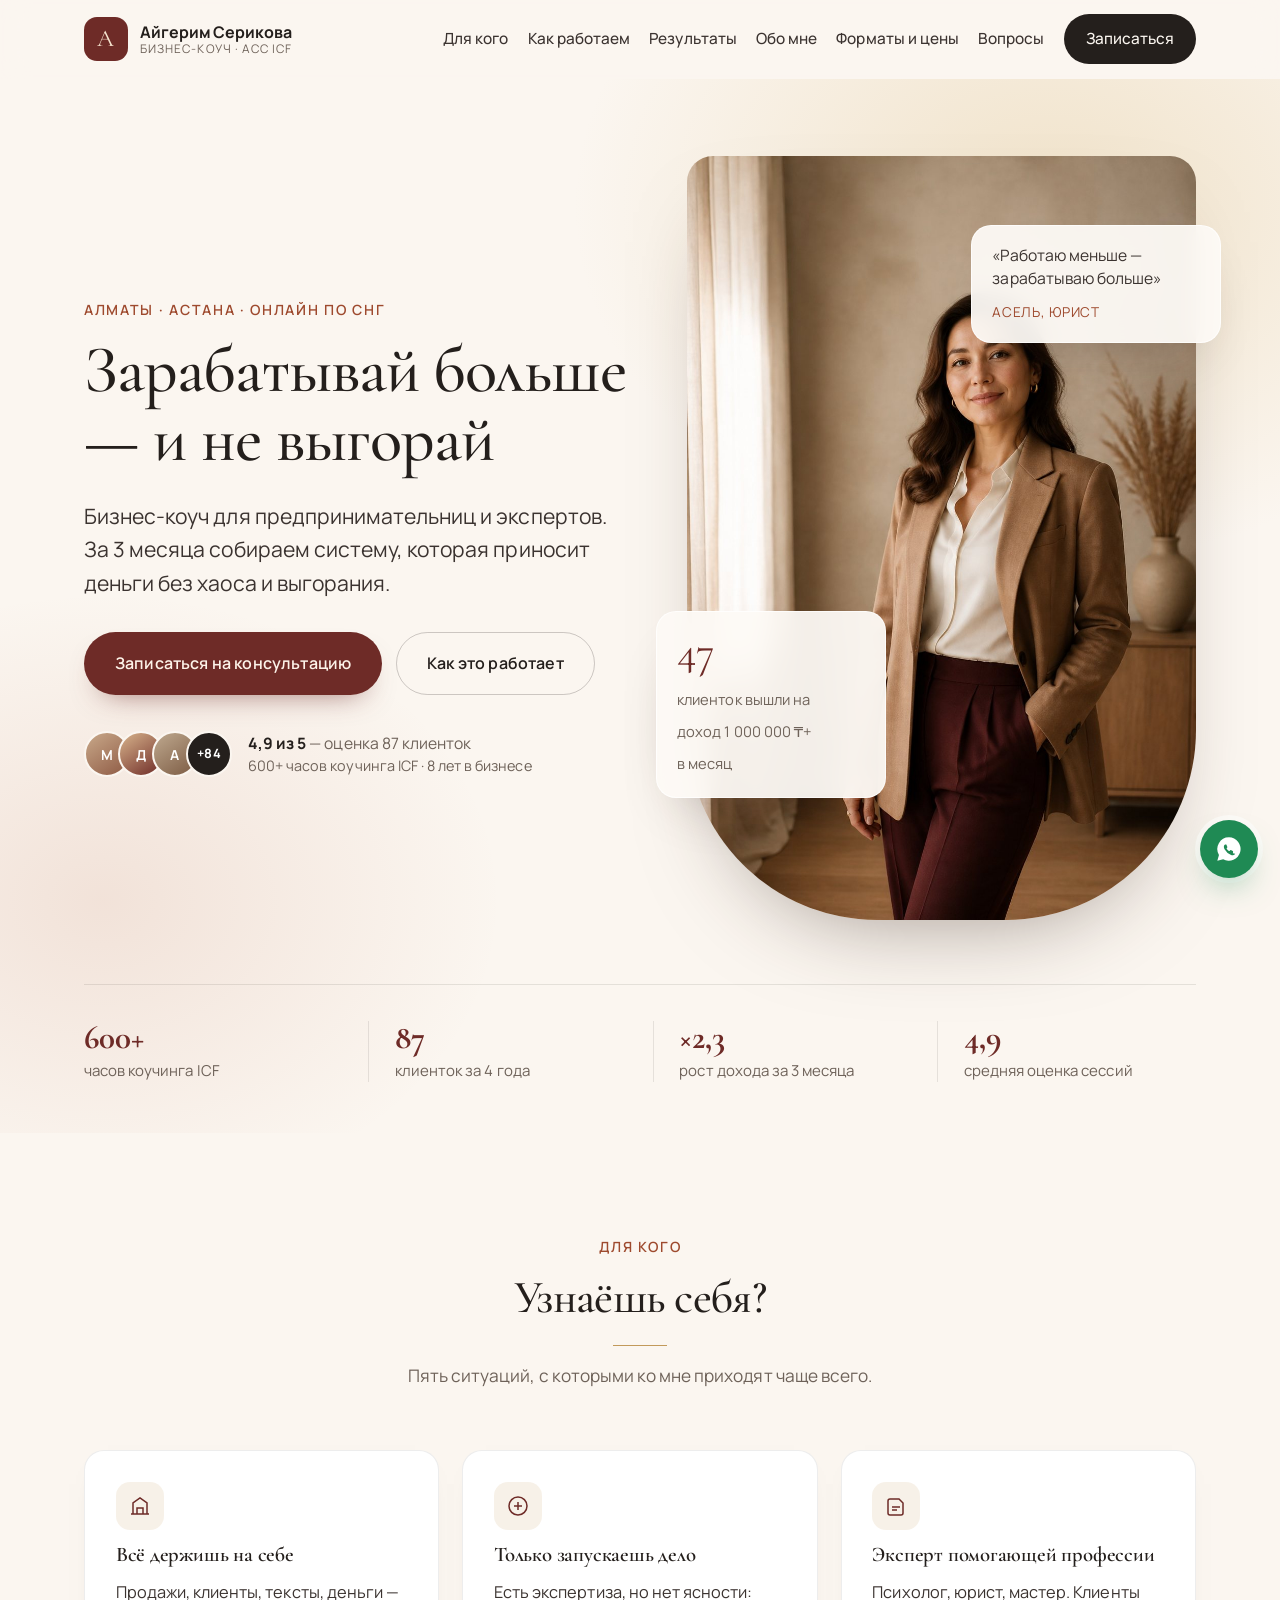
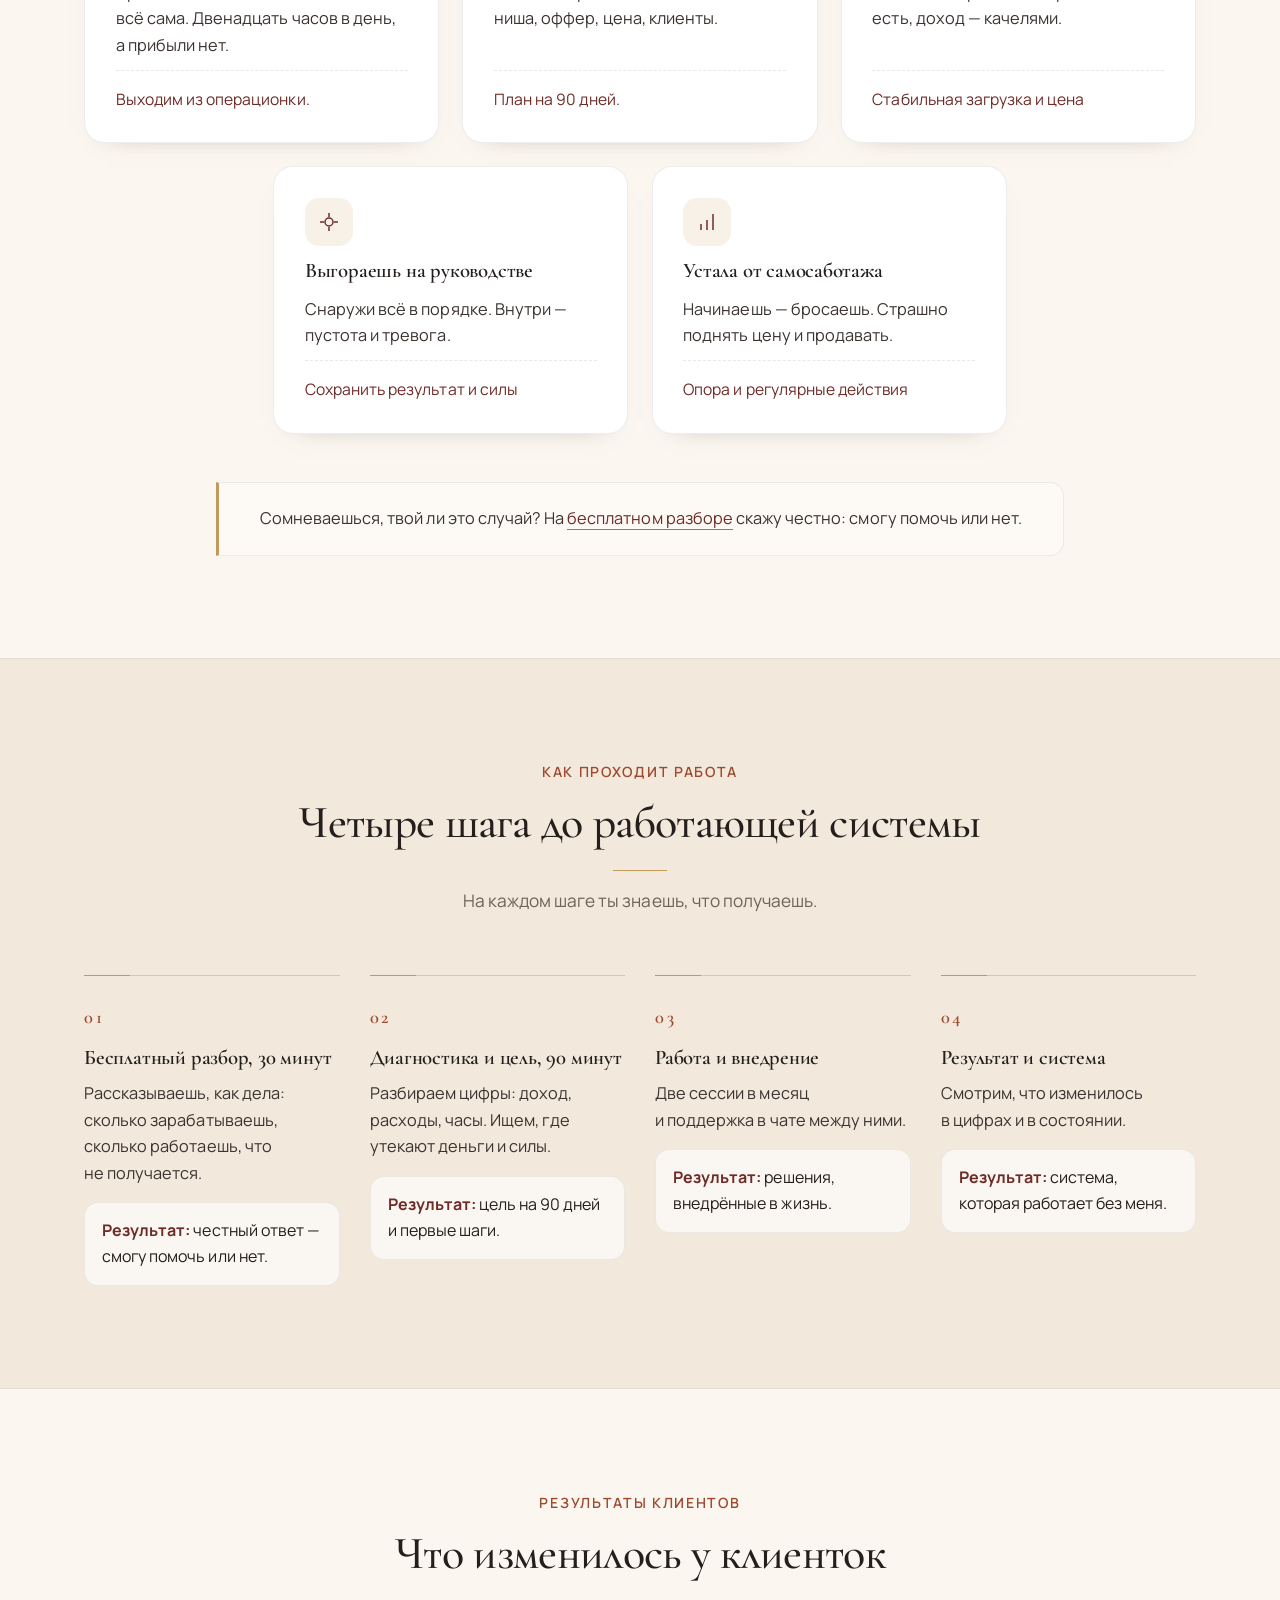
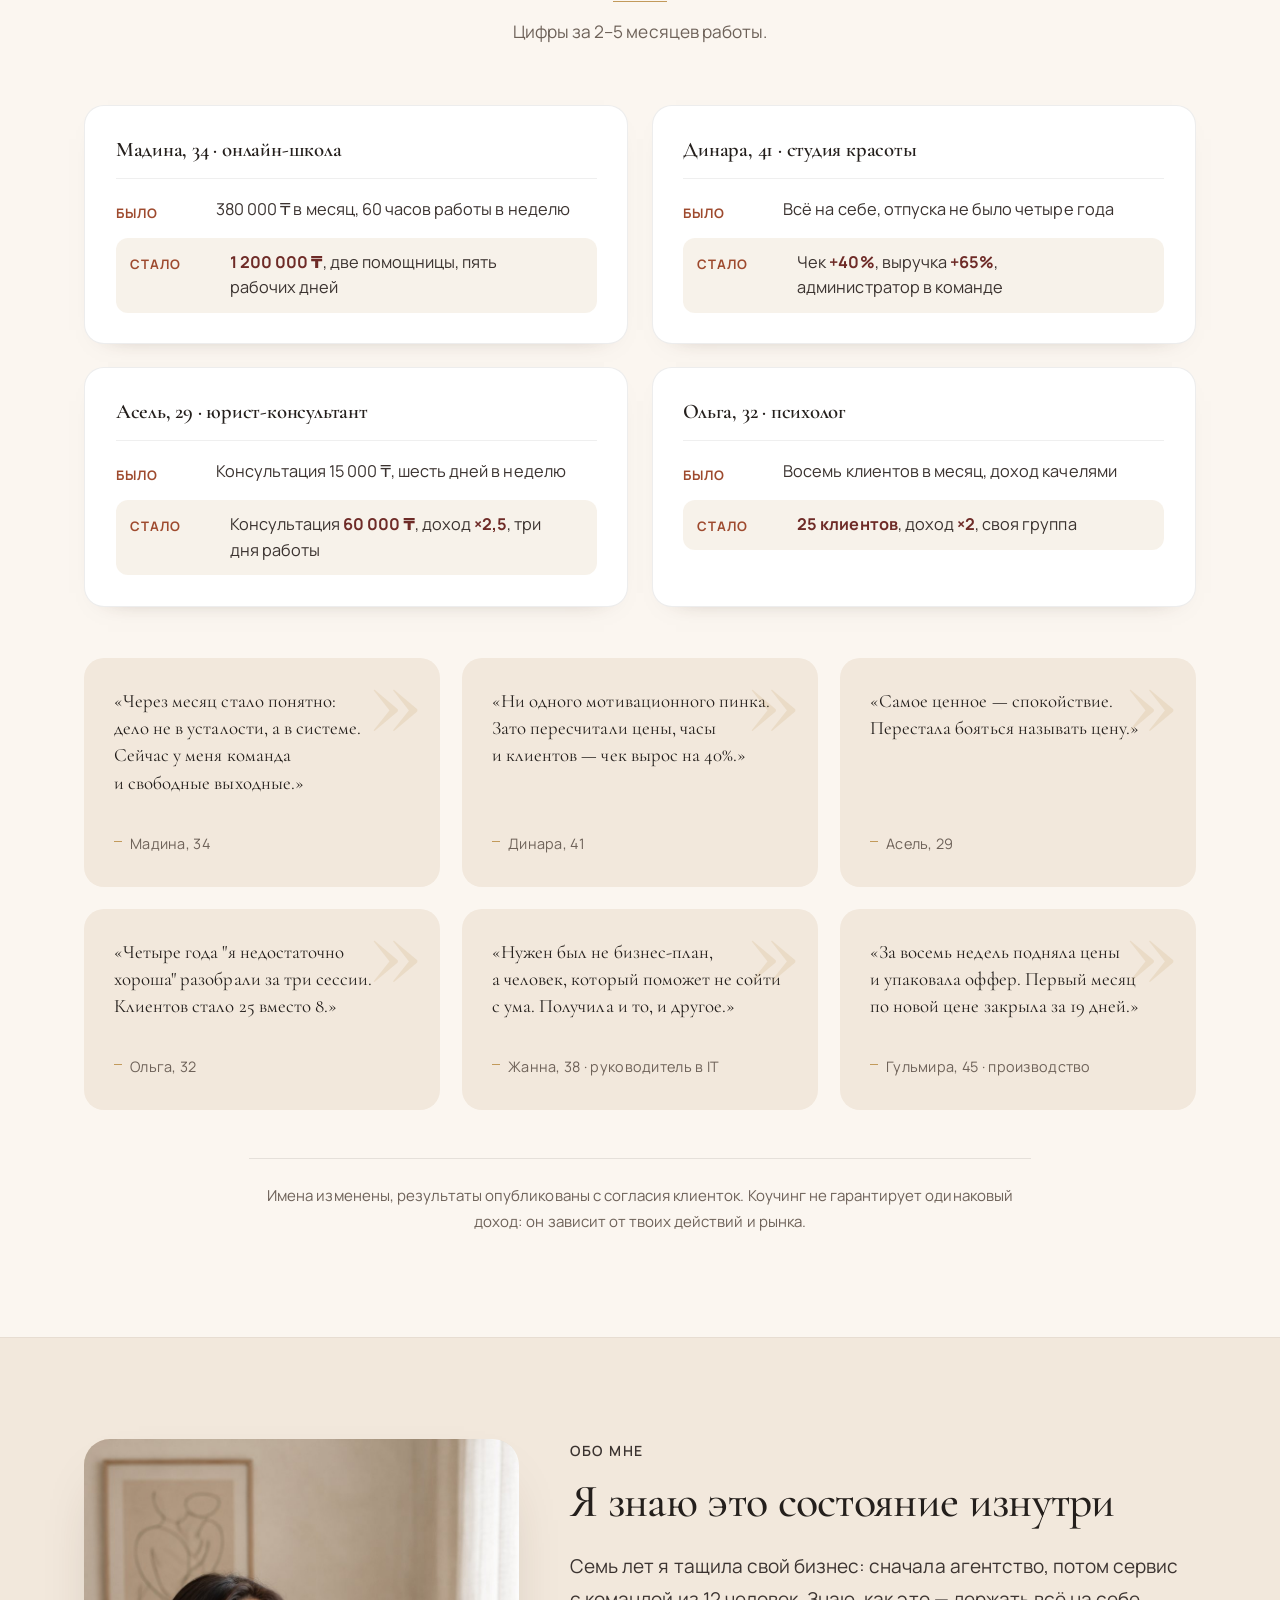
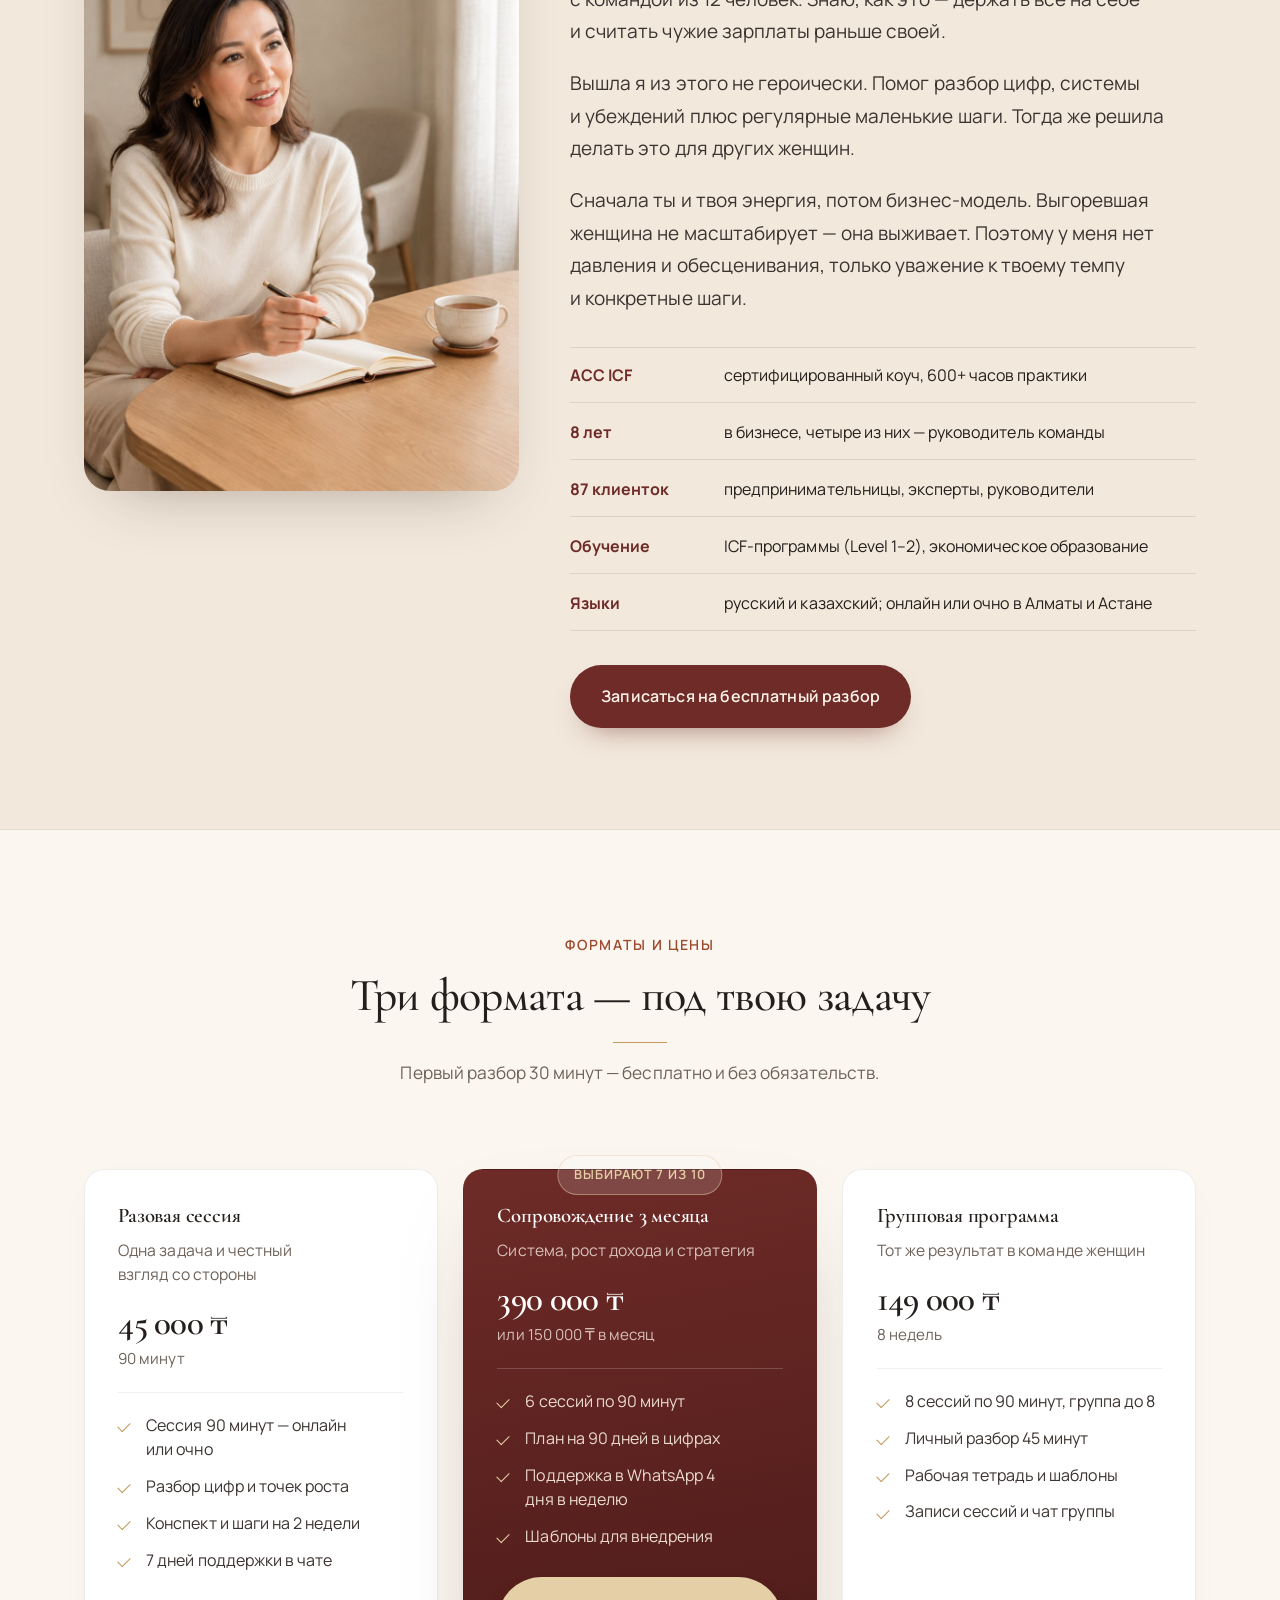
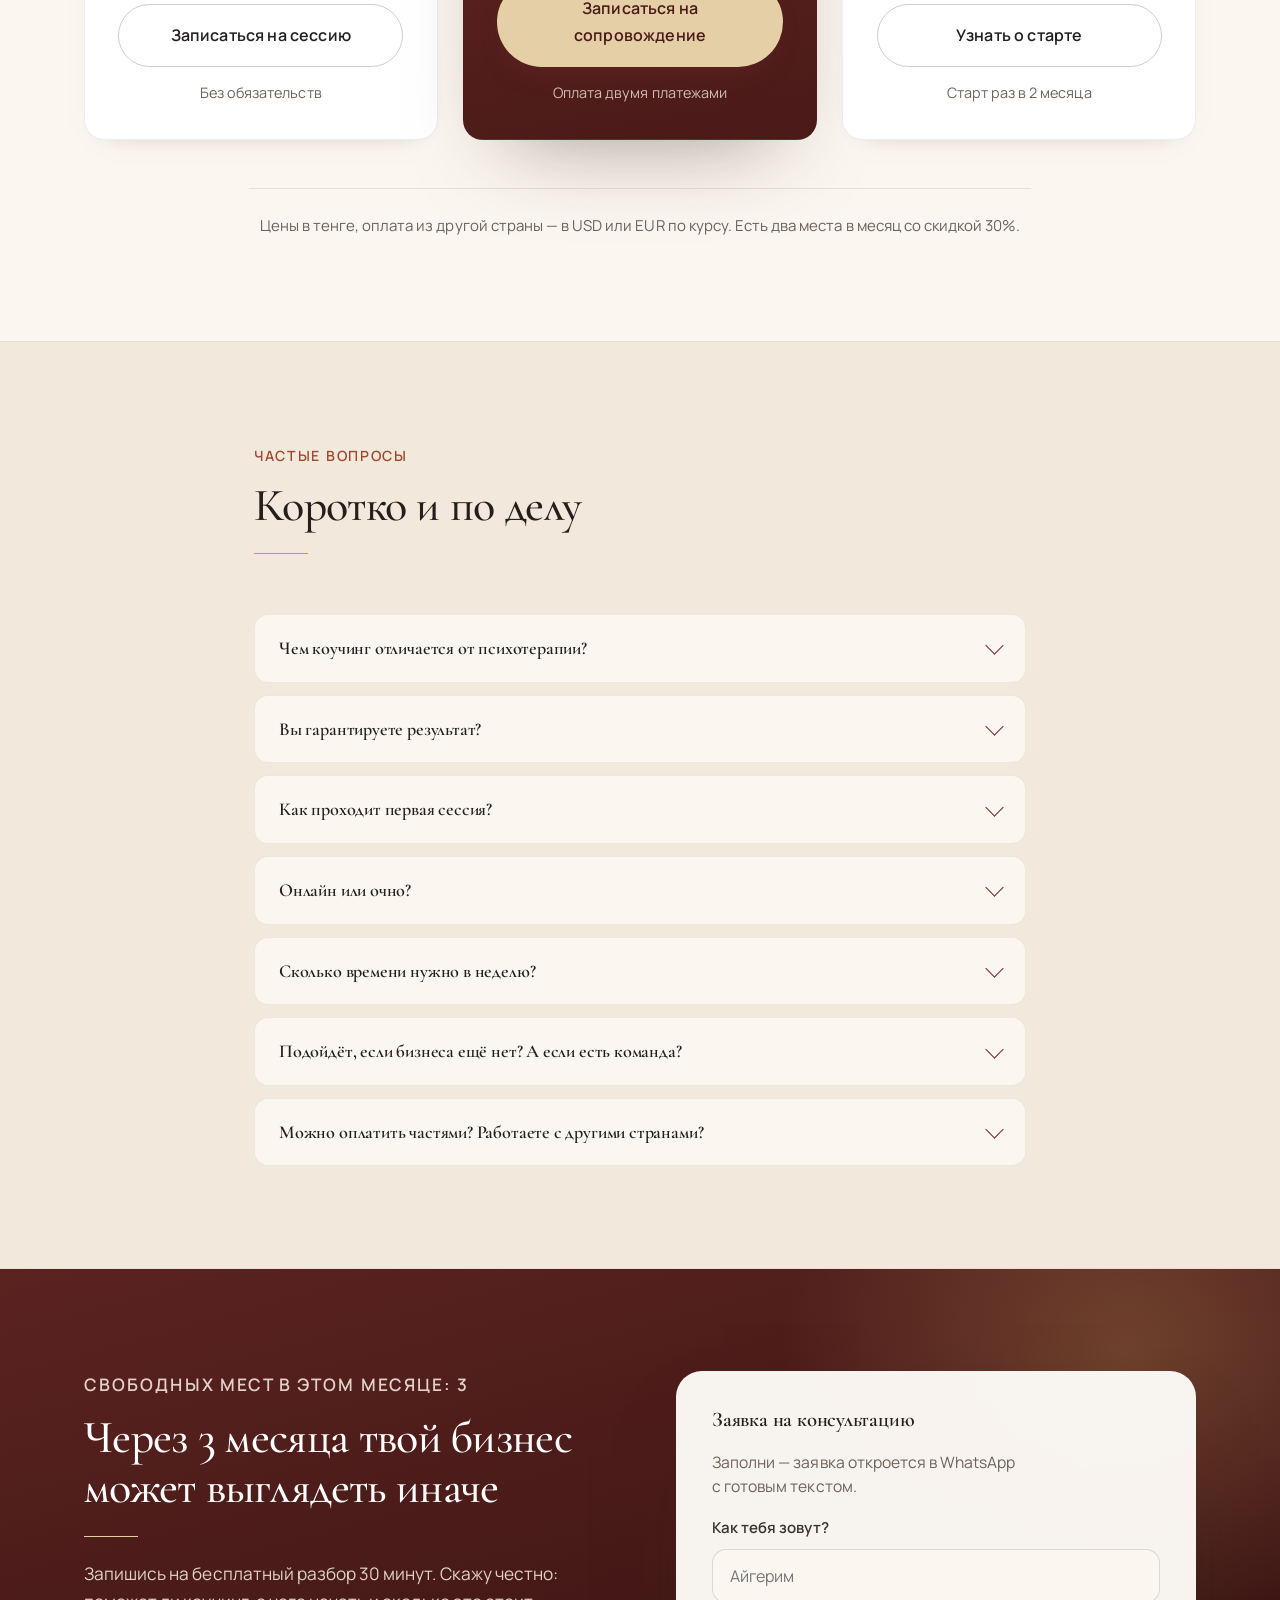
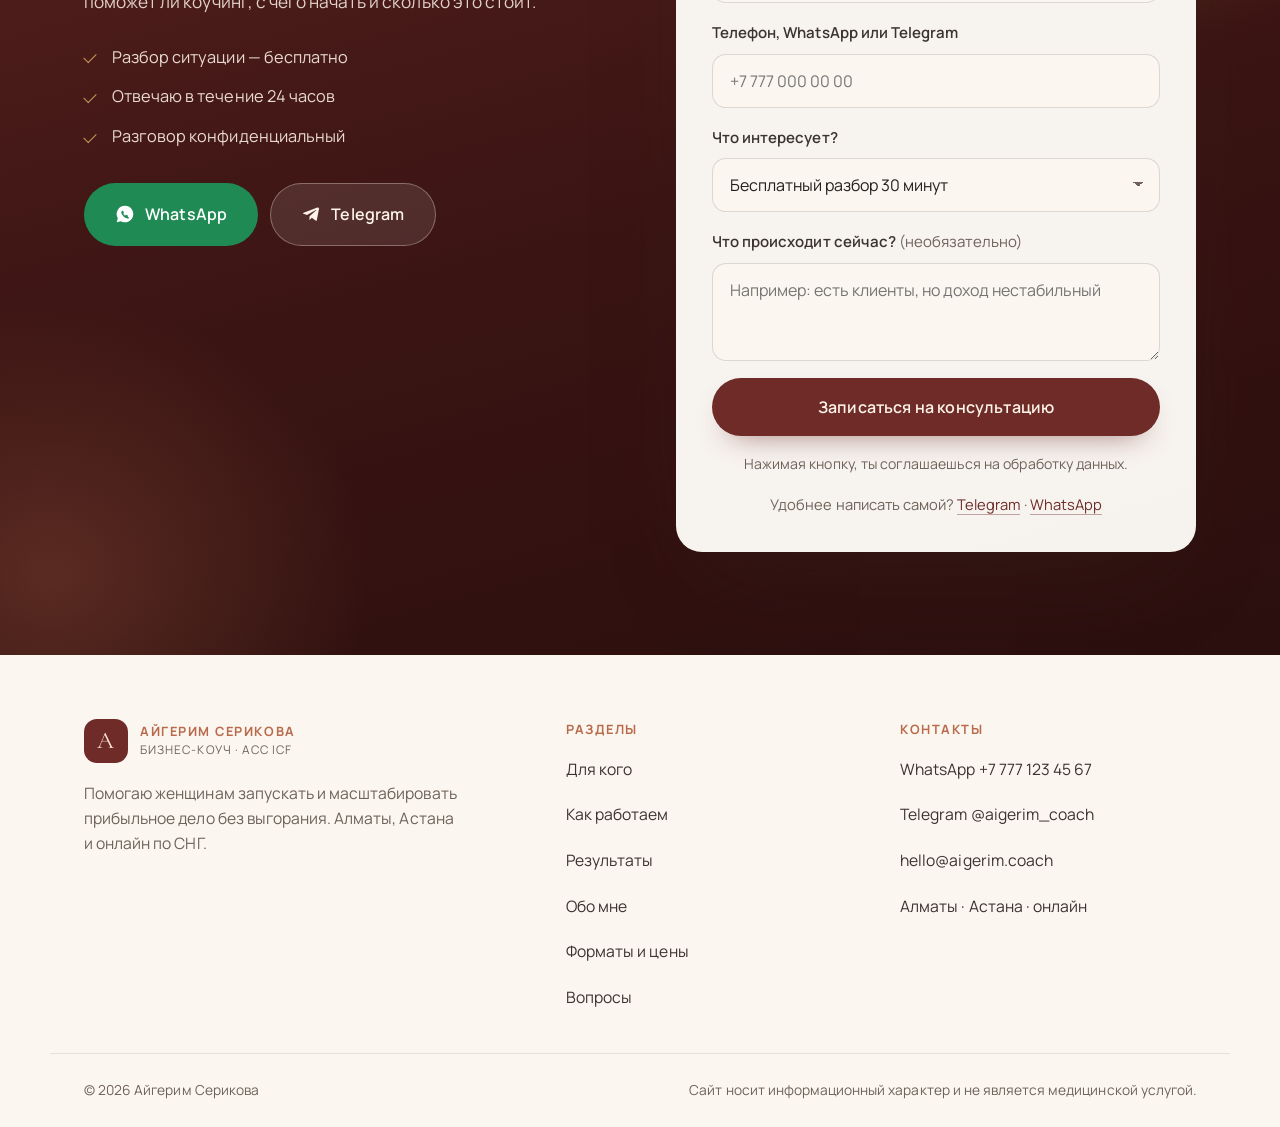
==== commit 618de8fa: "Дизайн-аудит: контраст мелких подписей до 5:1, тач-таргеты в подвале, логотип поверх мобильного меню" ====
--- a/index.html
+++ b/index.html
@@ -17,6 +17,9 @@
 <meta property="og:image" content="assets/hero-portrait.jpg">
 
 <link rel="icon" href="data:image/svg+xml,%3Csvg xmlns='http://www.w3.org/2000/svg' viewBox='0 0 64 64'%3E%3Crect width='64' height='64' rx='14' fill='%236E2B27'/%3E%3Ctext x='32' y='44' font-family='Georgia,serif' font-size='34' fill='%23F3E2CE' text-anchor='middle'%3EA%3C/text%3E%3C/svg%3E">
+
+<!-- главное фото грузим в первую очередь: ускоряет LCP -->
+<link rel="preload" as="image" href="assets/hero-portrait.jpg" fetchpriority="high">
 
 <link rel="preconnect" href="https://fonts.googleapis.com">
 <link rel="preconnect" href="https://fonts.gstatic.com" crossorigin>
@@ -108,7 +111,7 @@
 
     <div class="hero-visual reveal">
       <div class="hero-photo">
-        <img src="assets/hero-portrait.jpg" width="1000" height="1500"
+        <img src="assets/hero-portrait.jpg" width="1000" height="1500" fetchpriority="high"
              alt="Айгерим Серикова, бизнес-коуч ICF, в светлом интерьере" loading="eager" decoding="async">
       </div>
       <div class="float-card float-card--1">
--- a/styles.css
+++ b/styles.css
@@ -14,6 +14,7 @@
   --wine:#6E2B27;
   --wine-deep:#4A1A18;
   --terra:#B96A4B;
+  --terra-ink:#9E4A2E; /* тот же тон, но с контрастом ≥5:1 для мелких подписей */
   --gold:#C29A5B;
   --gold-soft:#E4CFA6;
   --line:rgba(36,31,28,.10);
@@ -95,11 +96,11 @@
 
 .eyebrow{
   font-family:var(--ff-body);
-  font-size:.84rem;
+  font-size:.88rem;
   font-weight:600;
-  letter-spacing:.14em;
+  letter-spacing:.12em;
   text-transform:uppercase;
-  color:var(--terra);
+  color:var(--terra-ink);
   margin:0 0 14px;
 }
 .eyebrow--light{color:var(--gold-soft)}
@@ -150,6 +151,8 @@
   padding:8px 0;
 }
 .head-inner{display:flex;align-items:center;justify-content:space-between;gap:24px;position:relative;z-index:2}
+/* логотип и кнопка меню всегда поверх выпадающей панели */
+.head-inner .brand,.head-inner .burger{position:relative;z-index:3}
 
 .brand{display:flex;align-items:center;gap:12px}
 .brand-mark{
@@ -267,7 +270,7 @@
 .float-label{font-size:.92rem;line-height:1.45;color:var(--muted)}
 .float-card--2{right:-5%;top:9%;max-width:250px}
 .float-quote{display:block;font-size:.98rem;line-height:1.5;color:var(--ink-soft)}
-.float-author{display:block;margin-top:10px;font-size:.82rem;letter-spacing:.05em;text-transform:uppercase;color:var(--terra)}
+.float-author{display:block;margin-top:10px;font-size:.85rem;letter-spacing:.05em;text-transform:uppercase;color:var(--terra-ink)}
 
 .stat-strip{
   position:relative;z-index:1;
@@ -278,6 +281,9 @@
   border-top:1px solid var(--line);
 }
 .stat-strip li{display:flex;flex-direction:column;gap:6px}
+@media (min-width:900px){
+  .stat-strip li+li{border-left:1px solid var(--line);padding-left:clamp(16px,2vw,30px)}
+}
 .stat-strip b{font-family:var(--ff-display);font-size:clamp(1.9rem,2.6vw,2.5rem);line-height:1;color:var(--wine)}
 .stat-strip span{font-size:.94rem;color:var(--muted);line-height:1.45}
 
@@ -293,6 +299,11 @@
 .sec-head{max-width:37em;margin:0 auto clamp(38px,5vw,60px);text-align:center}
 .sec-head--left{margin-left:0;text-align:left}
 .sec-head h2{margin-bottom:.35em}
+/* тонкая золотая линия под заголовком секции */
+.sec-head h2::after{content:'';display:block;width:54px;height:1px;background:var(--gold);margin:22px auto 0}
+.sec-head--left h2::after{margin:22px 0 0}
+
+section[id]{scroll-margin-top:96px}
 .sec-sub{color:var(--muted);font-size:1.08rem;line-height:1.6}
 
 .sec-note{
@@ -323,11 +334,12 @@
 .cards-5 .card:nth-child(5){grid-column:4/span 2}
 
 .card{
-  background:var(--cream-2);
-  border:1px solid var(--line-soft);
+  background:#fff;
+  border:1px solid rgba(36,31,28,.08);
   border-radius:var(--radius);
   padding:clamp(24px,2.4vw,32px);
   display:flex;flex-direction:column;gap:12px;
+  box-shadow:0 10px 26px -24px rgba(58,38,28,.55);
   transition:transform .3s ease,box-shadow .3s ease,border-color .3s ease;
 }
 .card:hover{transform:translateY(-4px);box-shadow:var(--shadow);border-color:rgba(194,154,91,.5)}
@@ -360,10 +372,11 @@
   padding-top:26px;
   border-top:1px solid rgba(36,31,28,.16);
 }
+.step::before{content:'';position:absolute;top:-1px;left:0;width:46px;height:1px;background:var(--gold)}
 .step-num{
   font-family:var(--ff-display);
   font-size:1.15rem;font-weight:600;letter-spacing:.16em;
-  color:var(--terra);
+  color:var(--terra-ink);
   display:block;margin-bottom:12px;
 }
 .step h3{margin-bottom:.45em}
@@ -386,19 +399,28 @@
   gap:clamp(16px,1.8vw,24px);
 }
 .case{
-  background:var(--cream-2);
-  border:1px solid var(--line-soft);
+  background:#fff;
+  border:1px solid rgba(36,31,28,.08);
   border-radius:var(--radius);
   padding:clamp(24px,2.4vw,32px);
+  box-shadow:0 10px 26px -24px rgba(58,38,28,.55);
   transition:transform .3s ease,box-shadow .3s ease;
 }
 .case:hover{transform:translateY(-4px);box-shadow:var(--shadow)}
 .case h3{margin-bottom:18px;padding-bottom:15px;border-bottom:1px solid var(--line-soft)}
 .case-row{display:grid;grid-template-columns:86px 1fr;gap:14px;margin-bottom:14px}
-.case-row:last-child{margin-bottom:0}
+/* строка «Стало» — лёгкая подсветка результата */
+.case-row:last-child{
+  margin-bottom:0;
+  background:rgba(194,154,91,.13);
+  border-radius:12px;
+  padding:12px 14px;
+  margin-top:2px;
+}
+.case-row:last-child span{padding-top:3px}
 .case-row span{
-  font-size:.76rem;font-weight:700;letter-spacing:.09em;text-transform:uppercase;
-  color:var(--terra);padding-top:5px;
+  font-size:.82rem;font-weight:700;letter-spacing:.08em;text-transform:uppercase;
+  color:var(--terra-ink);padding-top:5px;
 }
 .case-row p{font-size:1.02rem;line-height:1.55;margin:0;color:var(--ink-soft)}
 .case-row b{color:var(--wine)}
@@ -409,11 +431,18 @@
   margin-top:clamp(30px,4vw,52px);
 }
 .quote{
+  position:relative;
+  overflow:hidden;
   margin:0;
   background:var(--beige);
   border-radius:var(--radius);
   padding:clamp(22px,2.4vw,30px);
   display:flex;flex-direction:column;gap:16px;
+}
+.quote::after{
+  content:'»';position:absolute;right:16px;top:-26px;
+  font-family:var(--ff-display);font-size:8rem;line-height:1;
+  color:var(--gold);opacity:.16;pointer-events:none;
 }
 .section--tint .quote{background:var(--cream-2)}
 .quote p{
@@ -468,8 +497,9 @@
   padding-top:22px; /* место для бейджа над карточкой */
 }
 .plan{
-  background:var(--cream-2);
-  border:1px solid var(--line-soft);
+  background:#fff;
+  border:1px solid rgba(36,31,28,.08);
+  box-shadow:0 10px 26px -24px rgba(58,38,28,.55);
   border-radius:var(--radius);
   padding:clamp(26px,2.6vw,34px);
   display:flex;flex-direction:column;
@@ -499,7 +529,8 @@
   border-bottom:1.6px solid var(--gold);
   transform:rotate(-45deg);transform-origin:center;
 }
-.plan .btn{margin-top:auto}
+  .plan .btn{margin-top:auto}
+  .plan--featured{box-shadow:var(--shadow-lg)}
 .plan-note{margin-top:14px;text-align:center;font-size:.9rem;color:var(--muted)}
 
 .plan--featured{
@@ -523,7 +554,7 @@
   border-radius:100px;
   background:rgba(255,255,255,.14);
   border:1px solid rgba(228,207,166,.45);
-  font-size:.78rem;font-weight:600;letter-spacing:.07em;text-transform:uppercase;
+  font-size:.8rem;font-weight:600;letter-spacing:.07em;text-transform:uppercase;
   color:var(--gold-soft);
 }
 
@@ -581,6 +612,7 @@
   align-items:start;
 }
 .cta h2{color:#fff;max-width:14em}
+.cta h2::after{content:'';display:block;width:54px;height:1px;background:var(--gold-soft);margin:24px 0 0}
 .cta-copy p{color:rgba(247,234,225,.88);font-size:1.08rem;line-height:1.6;max-width:30em}
 .cta-list{display:grid;gap:12px;margin:28px 0 32px}
 .cta-list li{position:relative;padding-left:28px;font-size:1.02rem;color:rgba(247,234,225,.92)}
@@ -639,10 +671,11 @@
 }
 .brand--foot{margin-bottom:18px}
 .foot-text{font-size:.98rem;color:var(--muted);max-width:32em;line-height:1.6}
-.site-foot nav,.foot-grid>div:last-child{display:grid;gap:11px;align-content:start}
+.site-foot nav,.foot-grid>div:last-child{display:grid;gap:3px;align-content:start}
 .site-foot b{font-size:.8rem;letter-spacing:.12em;text-transform:uppercase;color:var(--terra);margin-bottom:4px}
+/* ссылки в подвале — удобная зона нажатия на телефоне (≥43px) */
 .site-foot nav a,.foot-grid>div:last-child a,.foot-grid>div:last-child span{
-  font-size:.98rem;color:var(--ink-soft);
+  font-size:.98rem;color:var(--ink-soft);padding:8px 0;
 }
 .site-foot a:hover{color:var(--wine)}
 .foot-bottom{
@@ -657,11 +690,13 @@
   width:58px;height:58px;border-radius:50%;
   display:grid;place-items:center;
   background:#1F8A54;color:#fff;
-  box-shadow:0 16px 34px -14px rgba(31,138,84,.7);
-  transition:transform .25s ease;
+  box-shadow:0 16px 34px -14px rgba(31,138,84,.7),0 0 0 5px rgba(255,255,255,.5);
+  transition:transform .25s ease,opacity .25s ease;
 }
 .wa-float svg{width:28px;height:28px}
 .wa-float:hover{transform:scale(1.07)}
+/* прячем, пока открыт блок с формой, чтобы не закрывать поля */
+.wa-float.is-hidden{opacity:0;transform:scale(.85);pointer-events:none}
 
 /* ---------- Анимация появления ---------- */
 .reveal{opacity:0;transform:translateY(20px);transition:opacity .8s cubic-bezier(.22,.61,.36,1),transform .8s cubic-bezier(.22,.61,.36,1)}
@@ -714,11 +749,13 @@
     border-bottom:1px solid var(--line);
     box-shadow:var(--shadow);
     transform:translateY(-104%);
-    transition:transform .38s cubic-bezier(.22,.61,.36,1);
+    transition:transform .38s cubic-bezier(.22,.61,.36,1),visibility .38s;
     max-height:100vh;overflow-y:auto;
     z-index:1;
+    /* закрытое меню не должно быть доступно с клавиатуры */
+    visibility:hidden;
   }
-  .nav.is-open{transform:translateY(0)}
+  .nav.is-open{transform:translateY(0);visibility:visible}
   .nav a{padding:16px 0;font-size:1.08rem;border-bottom:1px solid var(--line)}
   .nav a::after{display:none}
   .nav-cta{margin-top:20px;text-align:center;border-bottom:none !important}
@@ -762,6 +799,6 @@
   .foot-grid{grid-template-columns:1fr}
   .foot-bottom{flex-direction:column}
   .cta-direct .btn{width:100%}
-  .wa-float{width:52px;height:52px;right:16px;bottom:16px}
-  .wa-float svg{width:25px;height:25px}
-}
+  .wa-float{width:48px;height:48px;right:14px;bottom:14px}
+  .wa-float svg{width:23px;height:23px}
+}
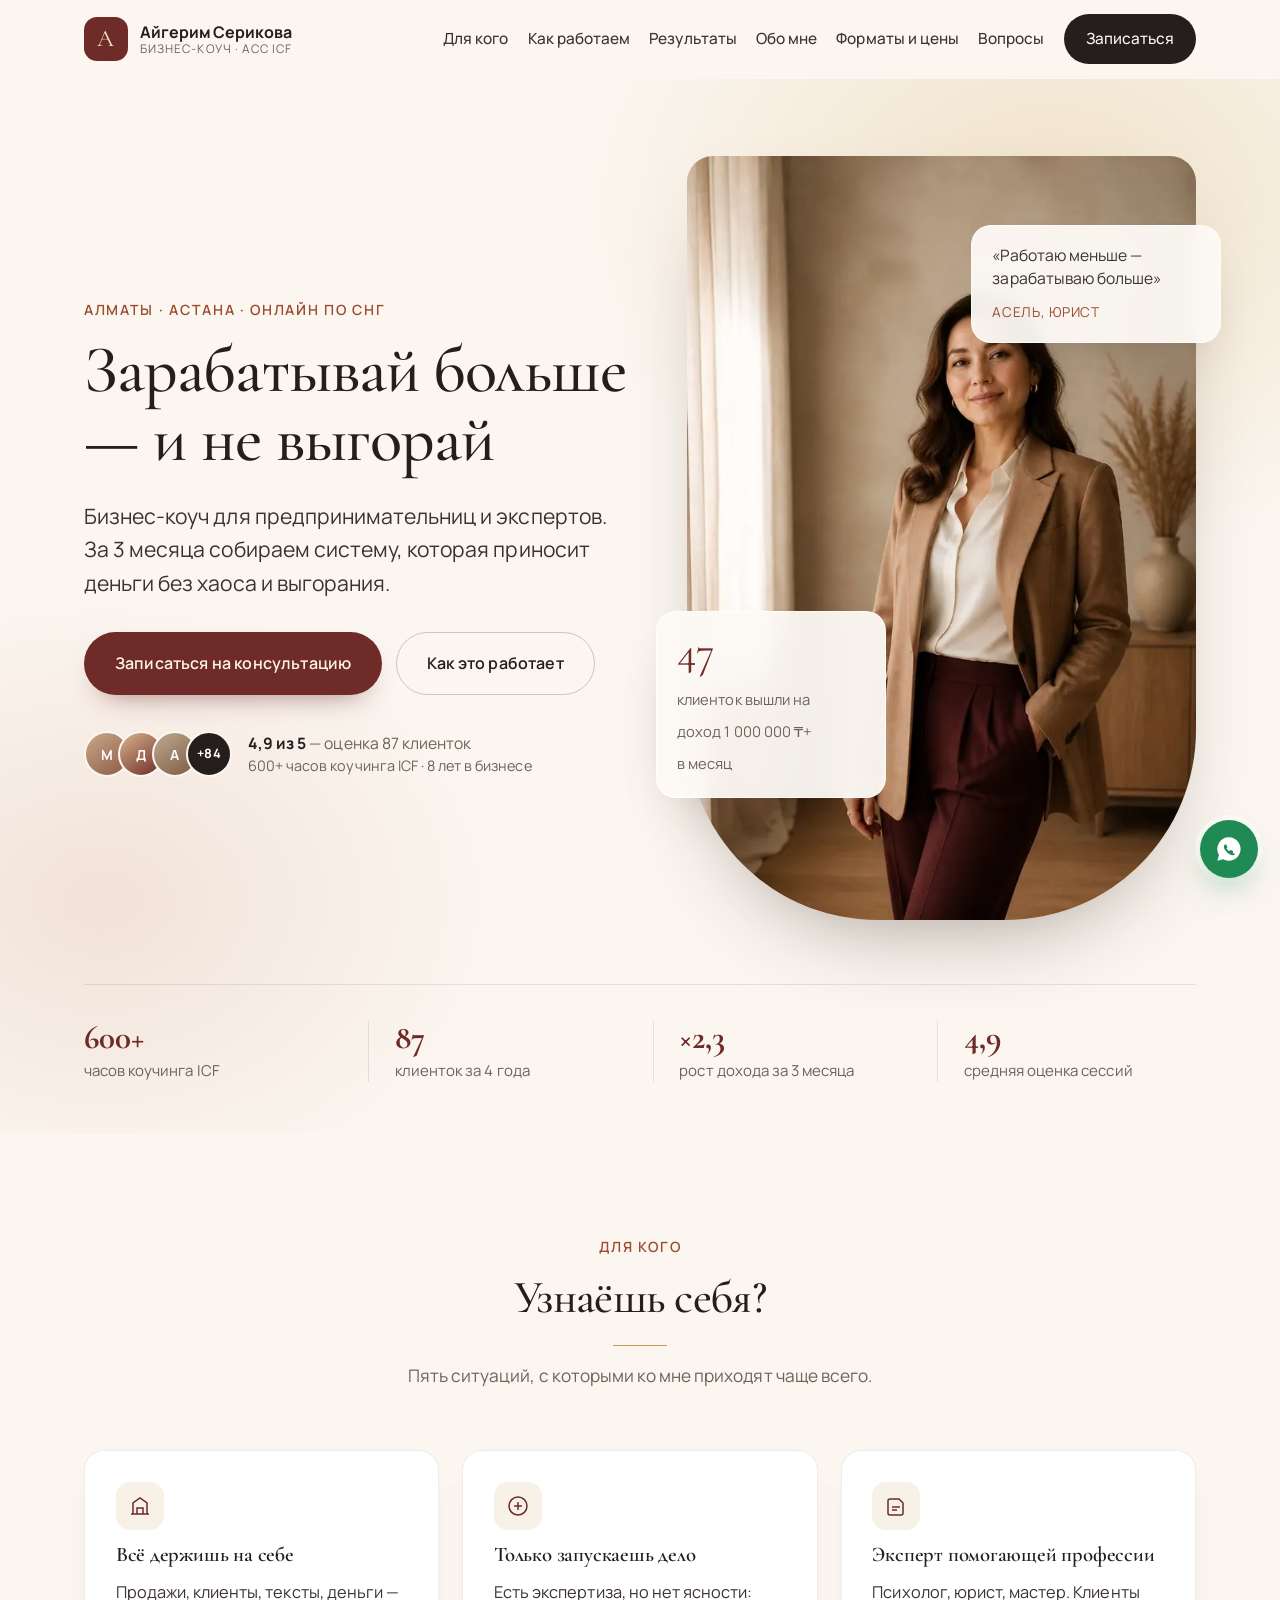
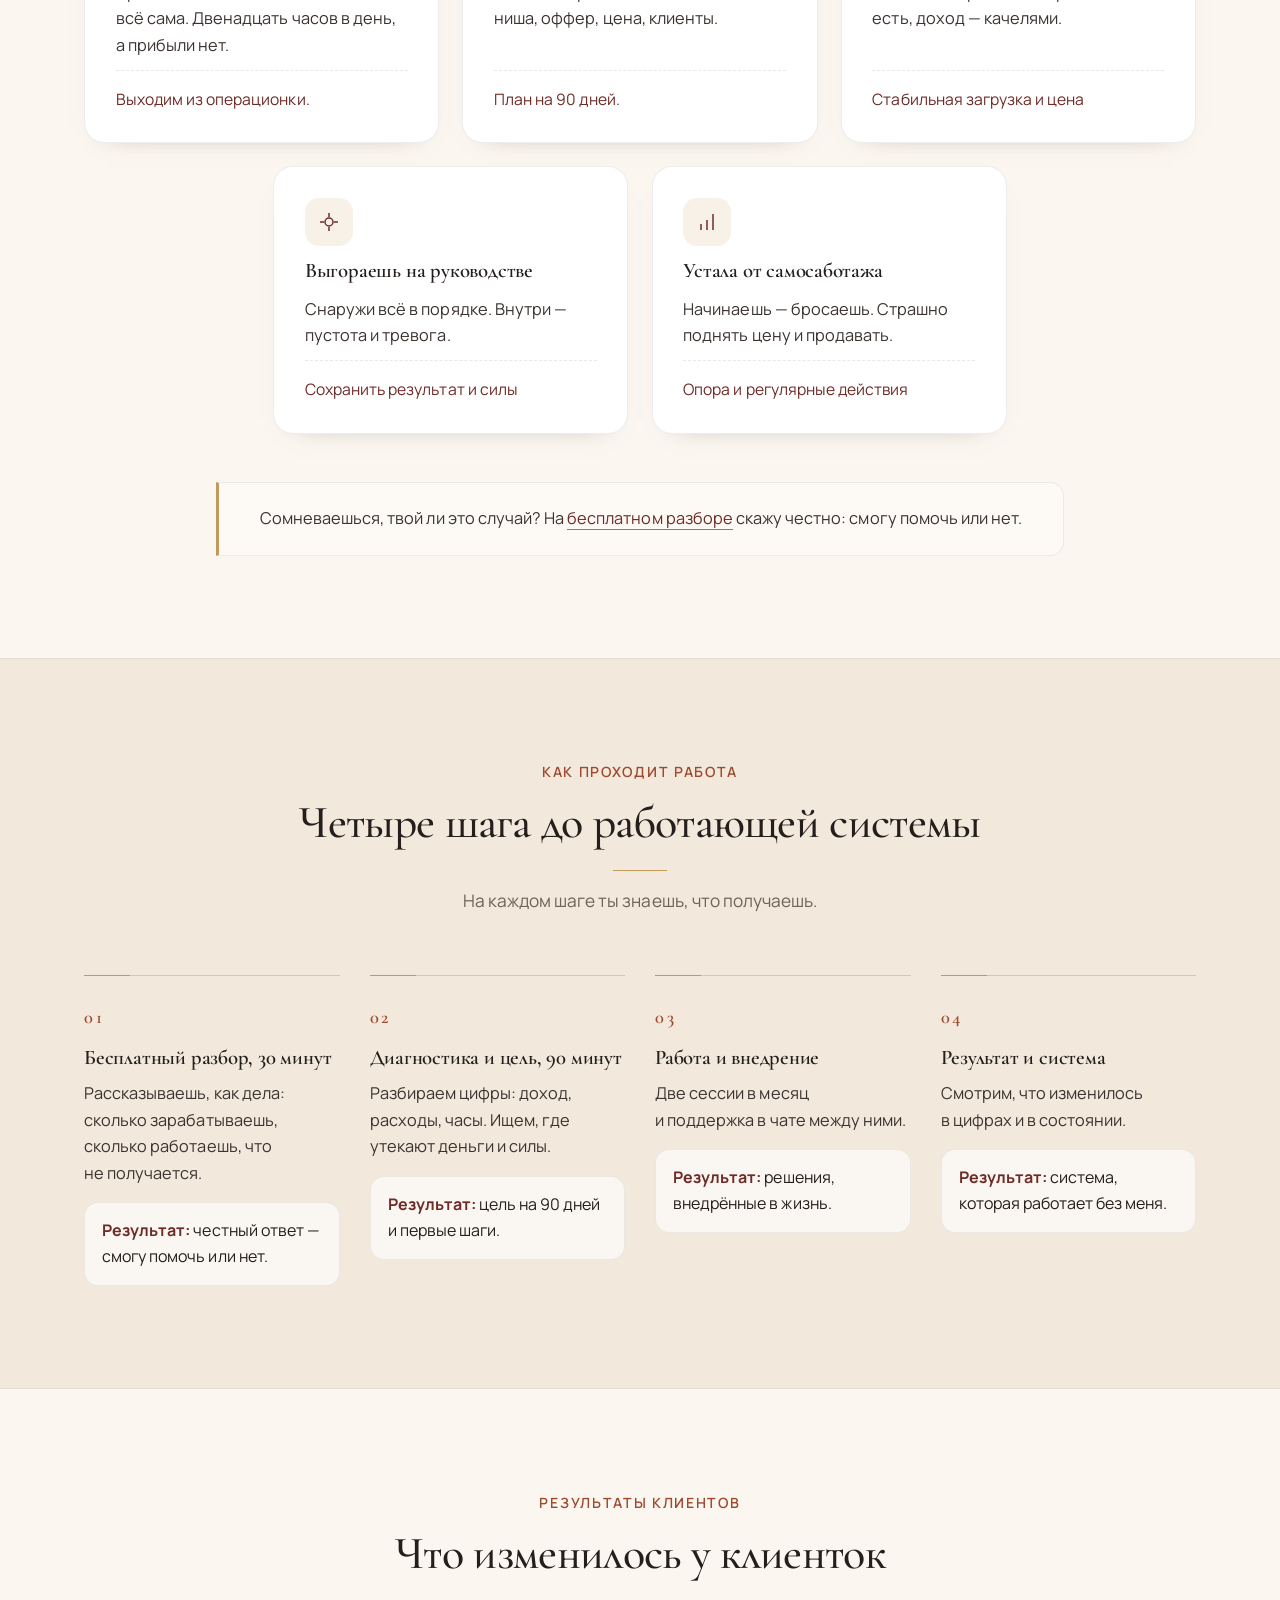
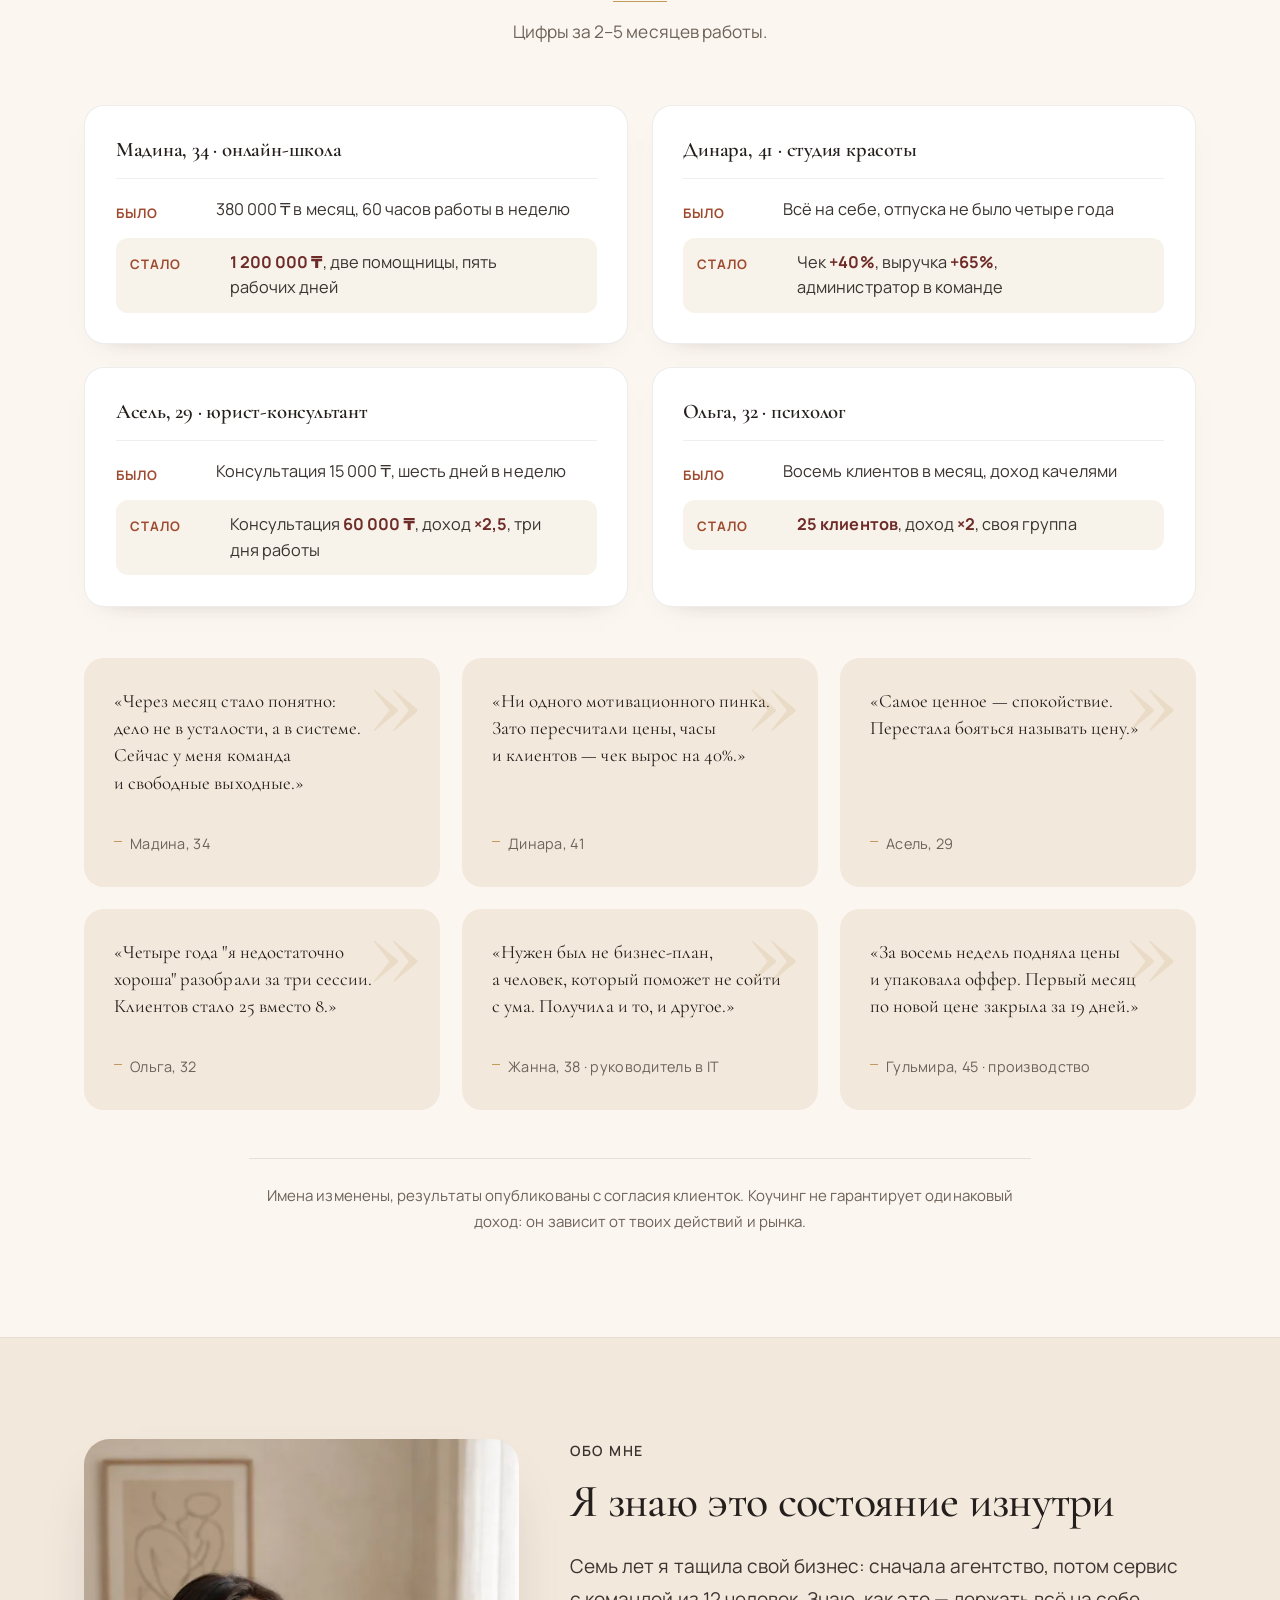
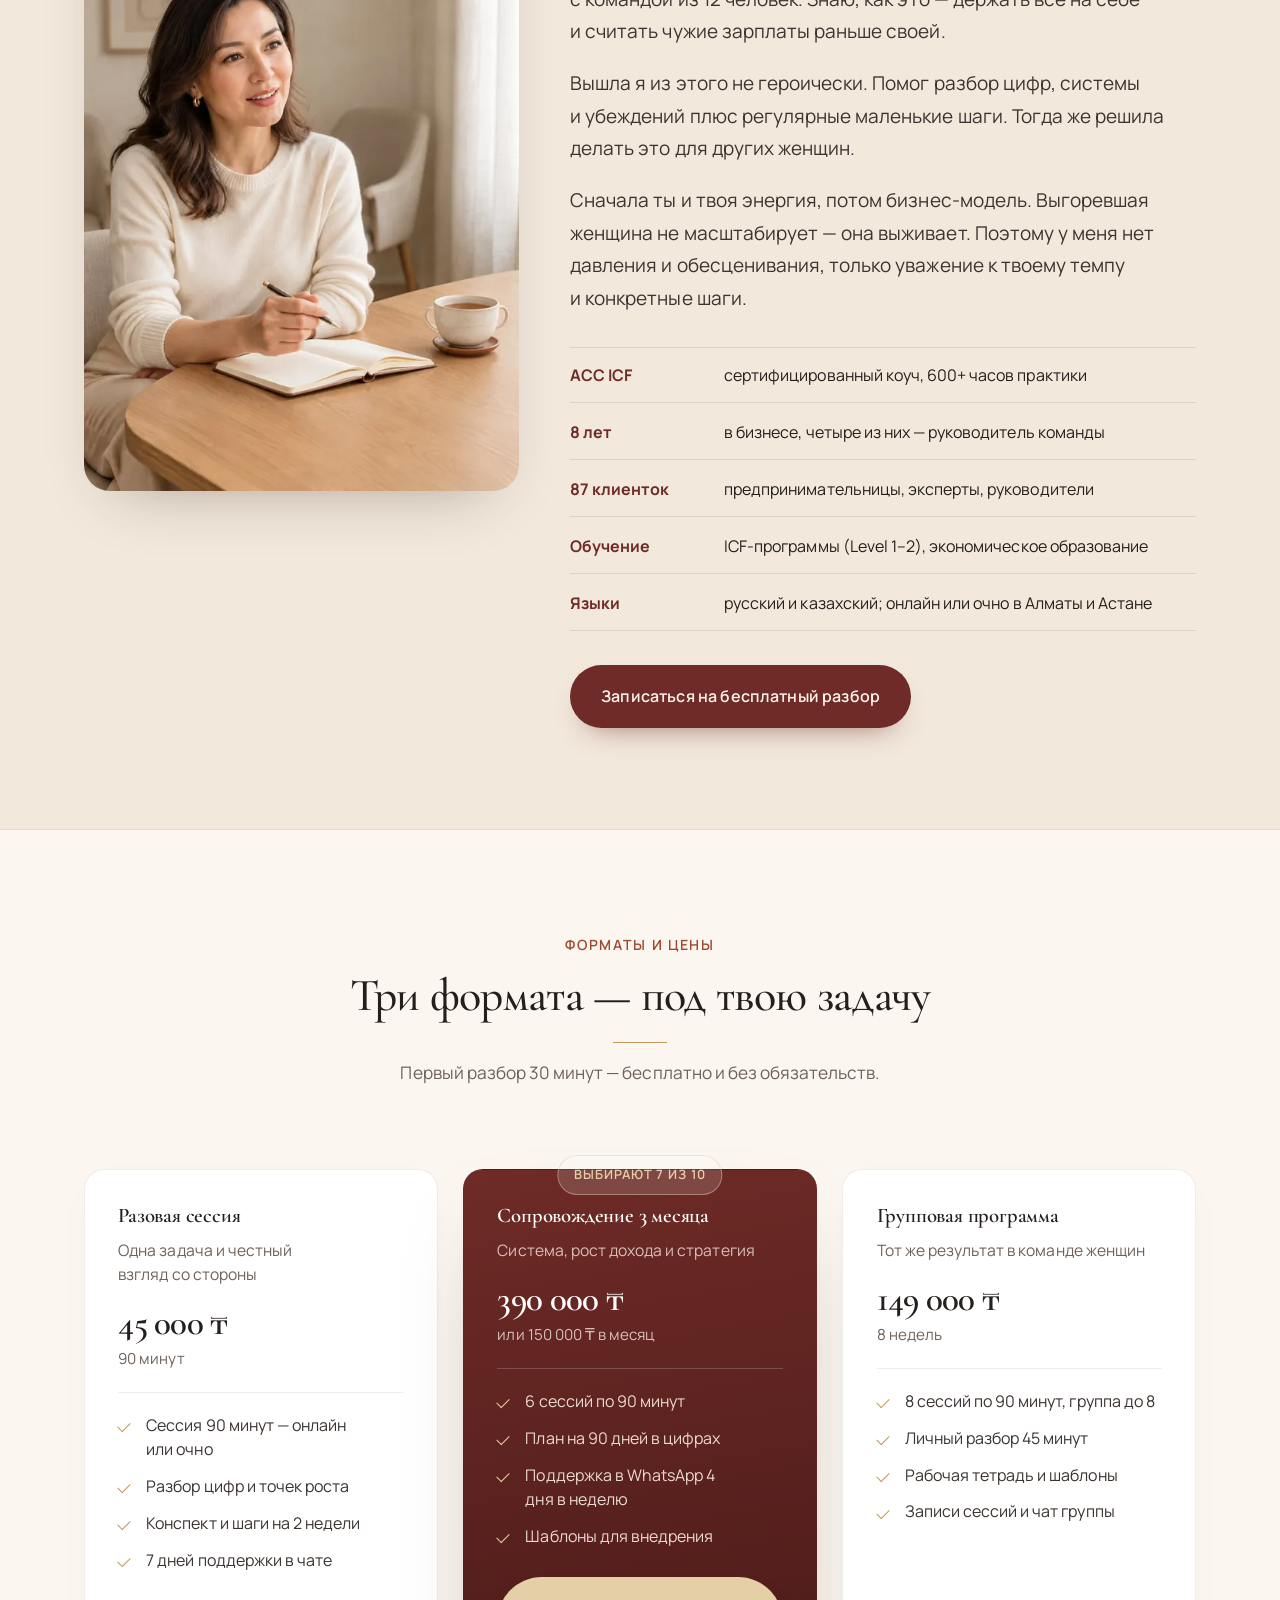
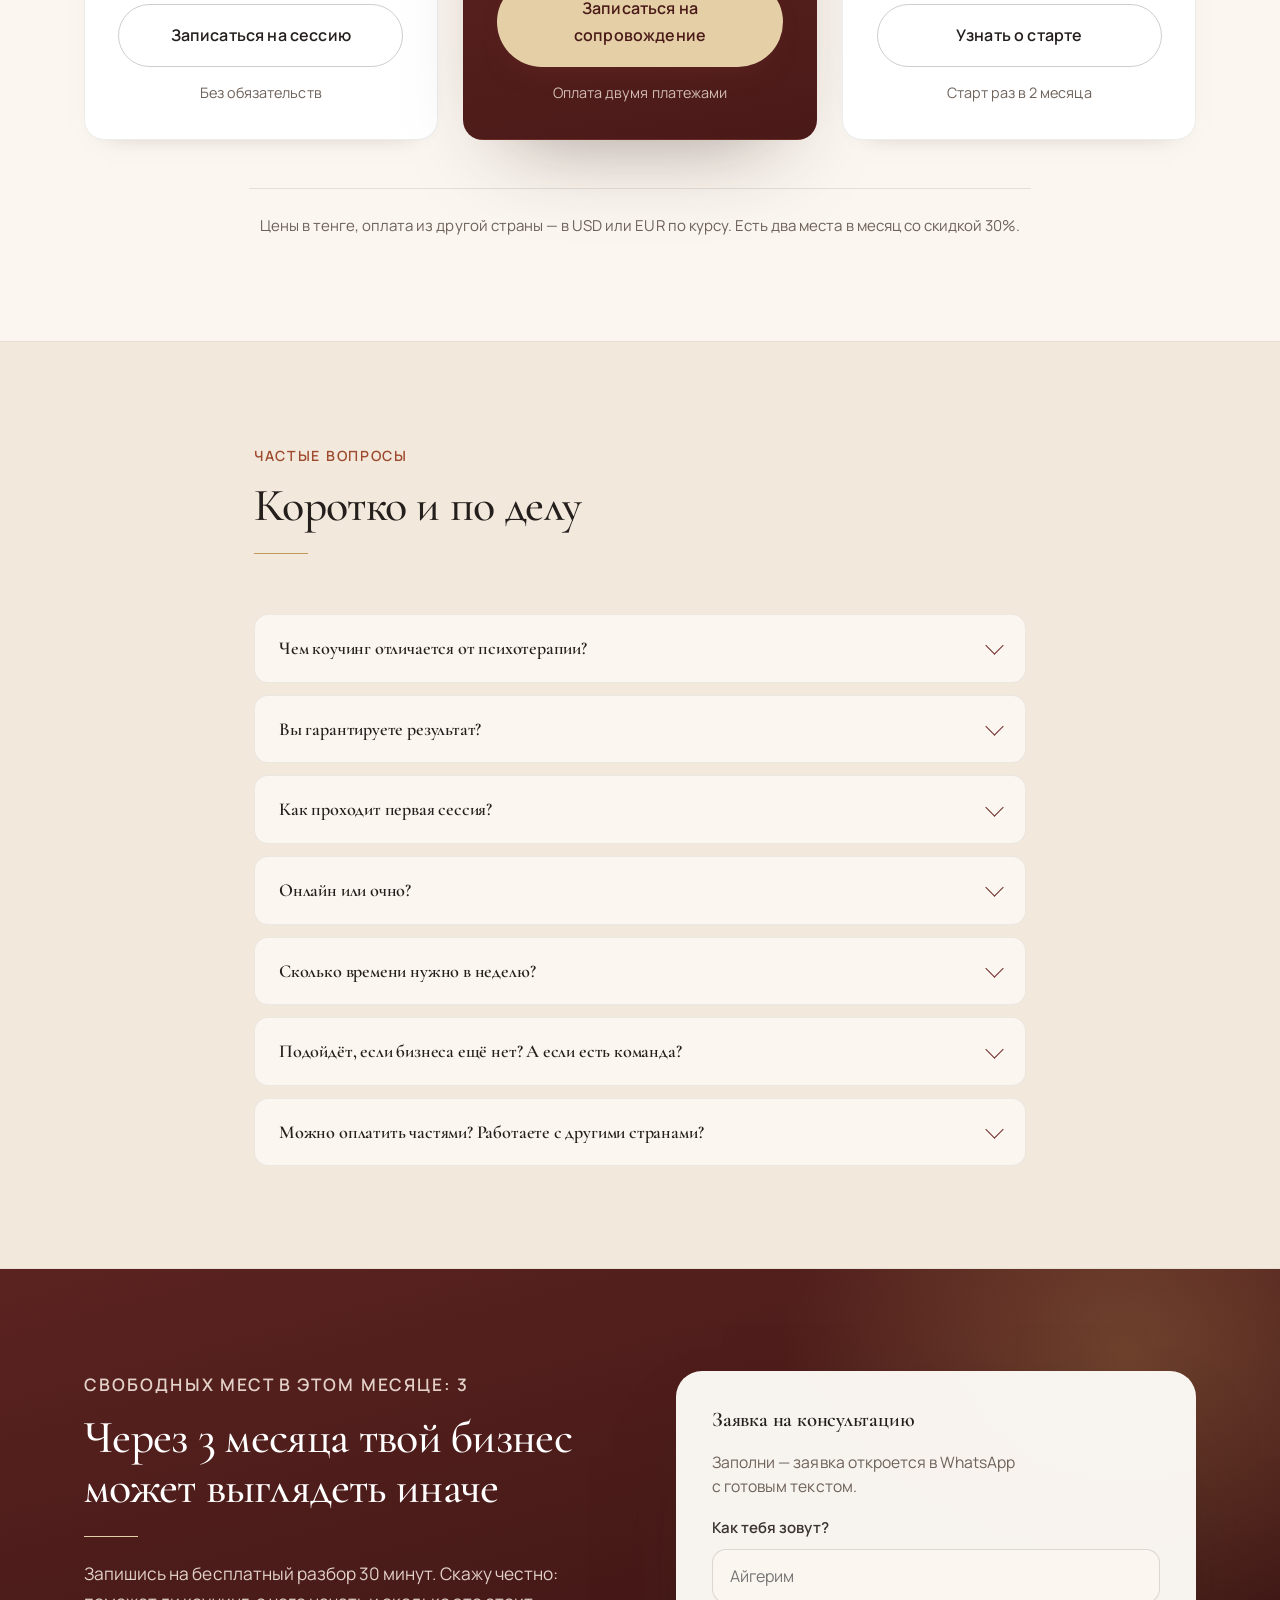
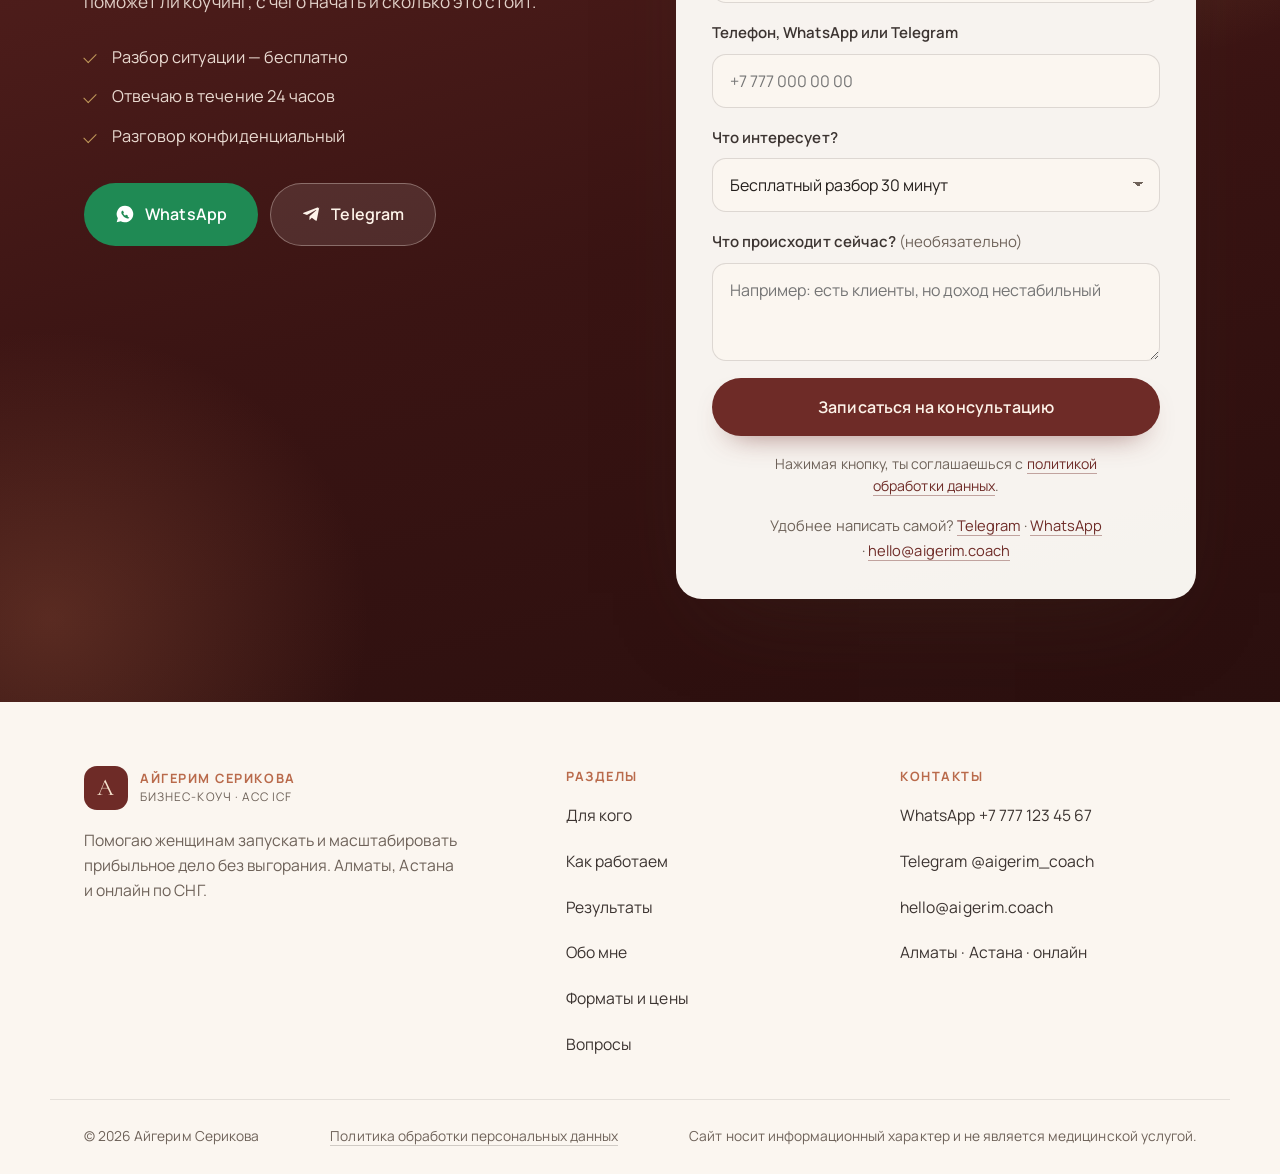
==== commit edd6e23a: "Демо к запуску: политика данных, OG-картинка и иконки, WebP+srcset, schema.org с ценами и FAQ, верce" ====
--- a/index.html
+++ b/index.html
@@ -6,20 +6,35 @@
 <title>Айгерим Серикова — бизнес-коуч ICF | Больше дохода без выгорания</title>
 <meta name="description" content="Бизнес-коучинг для женщин-предпринимательниц и экспертов. Помогаю запустить и масштабировать прибыльное дело без хаоса и выгорания. ACC ICF, 600+ часов практики. Онлайн по Казахстану и СНГ, очно в Алматы и Астане.">
 <meta name="theme-color" content="#FBF6F0">
-<link rel="canonical" href="https://aigerim-coach.kz/">
-
-<!-- Open Graph -->
+<meta name="author" content="Айгерим Серикова">
+<meta name="robots" content="index, follow, max-image-preview:large">
+<link rel="canonical" href="https://coach-five-flax.vercel.app/">
+
+<!-- Open Graph и Twitter -->
 <meta property="og:type" content="website">
 <meta property="og:locale" content="ru_RU">
+<meta property="og:site_name" content="Айгерим Серикова — бизнес-коуч ICF">
 <meta property="og:title" content="Айгерим Серикова — бизнес-коуч ICF">
 <meta property="og:description" content="Помогаю женщинам запускать и масштабировать прибыльный бизнес без выгорания и хаоса. 600+ часов коучинга ICF.">
-<meta property="og:url" content="https://aigerim-coach.kz/">
-<meta property="og:image" content="assets/hero-portrait.jpg">
-
-<link rel="icon" href="data:image/svg+xml,%3Csvg xmlns='http://www.w3.org/2000/svg' viewBox='0 0 64 64'%3E%3Crect width='64' height='64' rx='14' fill='%236E2B27'/%3E%3Ctext x='32' y='44' font-family='Georgia,serif' font-size='34' fill='%23F3E2CE' text-anchor='middle'%3EA%3C/text%3E%3C/svg%3E">
+<meta property="og:url" content="https://coach-five-flax.vercel.app/">
+<meta property="og:image" content="https://coach-five-flax.vercel.app/assets/og-image.jpg">
+<meta property="og:image:width" content="1200">
+<meta property="og:image:height" content="630">
+<meta property="og:image:alt" content="Айгерим Серикова — бизнес-коуч ICF">
+<meta name="twitter:card" content="summary_large_image">
+<meta name="twitter:title" content="Айгерим Серикова — бизнес-коуч ICF">
+<meta name="twitter:description" content="За 3 месяца собираем систему, которая приносит деньги без хаоса и выгорания.">
+<meta name="twitter:image" content="https://coach-five-flax.vercel.app/assets/og-image.jpg">
+
+<link rel="icon" href="assets/favicon.ico" sizes="any">
+<link rel="icon" type="image/png" href="assets/favicon-32.png" sizes="32x32">
+<link rel="apple-touch-icon" href="assets/apple-touch-icon.png">
+<link rel="manifest" href="manifest.webmanifest">
 
 <!-- главное фото грузим в первую очередь: ускоряет LCP -->
-<link rel="preload" as="image" href="assets/hero-portrait.jpg" fetchpriority="high">
+<link rel="preload" as="image" href="assets/hero-portrait.webp" type="image/webp"
+      imagesrcset="assets/hero-portrait-640.webp 640w, assets/hero-portrait.webp 1000w"
+      imagesizes="(max-width: 960px) 88vw, 42vw" fetchpriority="high">
 
 <link rel="preconnect" href="https://fonts.googleapis.com">
 <link rel="preconnect" href="https://fonts.gstatic.com" crossorigin>
@@ -33,19 +48,110 @@
   "@type": "ProfessionalService",
   "name": "Айгерим Серикова — бизнес-коучинг",
   "description": "Индивидуальный и групповой бизнес-коучинг для женщин-предпринимательниц и специалистов помогающих профессий. ACC ICF, 600+ часов практики.",
-  "url": "https://aigerim-coach.kz/",
-  "image": "https://aigerim-coach.kz/assets/hero-portrait.jpg",
+  "url": "https://coach-five-flax.vercel.app/",
+  "image": "https://coach-five-flax.vercel.app/assets/og-image.jpg",
   "email": "hello@aigerim.coach",
   "telephone": "+77771234567",
   "priceRange": "45000-390000 KZT",
+  "currenciesAccepted": "KZT, USD, EUR",
   "areaServed": ["KZ", "CIS"],
   "address": { "@type": "PostalAddress", "addressLocality": "Алматы", "addressCountry": "KZ" },
+  "sameAs": ["https://t.me/aigerim_coach"],
   "founder": {
     "@type": "Person",
     "name": "Айгерим Серикова",
     "jobTitle": "Бизнес-коуч, лайф-коуч",
-    "hasCredential": "ACC ICF (International Coaching Federation)"
-  }
+    "hasCredential": "ACC ICF (International Coaching Federation)",
+    "knowsLanguage": ["ru", "kk"]
+  },
+  "makesOffer": [
+    {
+      "@type": "Offer",
+      "name": "Разовая сессия 90 минут",
+      "price": "45000",
+      "priceCurrency": "KZT",
+      "description": "Одна сессия 90 минут, разбор цифр и точек роста, конспект с шагами, 7 дней поддержки в чате."
+    },
+    {
+      "@type": "Offer",
+      "name": "Сопровождение 3 месяца",
+      "price": "390000",
+      "priceCurrency": "KZT",
+      "description": "6 сессий по 90 минут, план на 90 дней в цифрах, поддержка в WhatsApp, шаблоны и разбор материалов."
+    },
+    {
+      "@type": "Offer",
+      "name": "Групповая программа «Система без выгорания»",
+      "price": "149000",
+      "priceCurrency": "KZT",
+      "description": "8 групповых сессий по 90 минут в группе до 8 участниц, личный разбор, рабочая тетрадь и записи."
+    }
+  ]
+}
+</script>
+
+<script type="application/ld+json">
+{
+  "@context": "https://schema.org",
+  "@type": "FAQPage",
+  "mainEntity": [
+    {
+      "@type": "Question",
+      "name": "Чем коучинг отличается от психотерапии?",
+      "acceptedAnswer": {
+        "@type": "Answer",
+        "text": "Психотерапия работает с прошлым и состояниями. Коучинг — с настоящим: цели, цифры, решения, шаги. Детство не разбираем и диагнозы не лечим. Если увижу, что нужна терапия, скажу прямо и порекомендую специалиста."
+      }
+    },
+    {
+      "@type": "Question",
+      "name": "Вы гарантируете результат?",
+      "acceptedAnswer": {
+        "@type": "Answer",
+        "text": "Конкретную сумму дохода гарантировать честно нельзя: результат зависит от твоих действий. Гарантирую план, поддержку и взрослый разговор, если что-то не работает. Не подойдёт формат — верну стоимость первой сессии в течение 48 часов."
+      }
+    },
+    {
+      "@type": "Question",
+      "name": "Как проходит первая сессия?",
+      "acceptedAnswer": {
+        "@type": "Answer",
+        "text": "Сначала бесплатный разбор 30 минут: рассказываешь ситуацию, я задаю вопросы. Дальше сессия 90 минут — цифры и цель на 90 дней. Подготовить: выписки по деньгам за 2–3 месяца и полтора часа без спешки."
+      }
+    },
+    {
+      "@type": "Question",
+      "name": "Онлайн или очно?",
+      "acceptedAnswer": {
+        "@type": "Answer",
+        "text": "Разницы в результате нет — важнее регулярность. Онлайн выбирают девять из десяти клиенток. Очные сессии провожу в Алматы и Астане."
+      }
+    },
+    {
+      "@type": "Question",
+      "name": "Сколько времени нужно в неделю?",
+      "acceptedAnswer": {
+        "@type": "Answer",
+        "text": "Сессии — 90 минут два раза в месяц. Между ними 2–4 часа в неделю на шаги: посчитать, договориться, поднять цену, написать клиентам."
+      }
+    },
+    {
+      "@type": "Question",
+      "name": "Подойдёт, если бизнеса ещё нет? А если есть команда?",
+      "acceptedAnswer": {
+        "@type": "Answer",
+        "text": "Да, оба случая рабочие. Без бизнеса начинаем с ниши, оффера, цены и первых клиентов. С командой — с цифр, процессов и выхода из операционки."
+      }
+    },
+    {
+      "@type": "Question",
+      "name": "Можно оплатить частями? Работаете с другими странами?",
+      "acceptedAnswer": {
+        "@type": "Answer",
+        "text": "Да: сопровождение — двумя платежами, группу — двумя или тремя. Работаю в тенге, USD и EUR, на русском и казахском. Онлайн — по всему Казахстану и СНГ."
+      }
+    }
+  ]
 }
 </script>
 </head>
@@ -111,8 +217,12 @@
 
     <div class="hero-visual reveal">
       <div class="hero-photo">
-        <img src="assets/hero-portrait.jpg" width="1000" height="1500" fetchpriority="high"
-             alt="Айгерим Серикова, бизнес-коуч ICF, в светлом интерьере" loading="eager" decoding="async">
+        <picture>
+          <source type="image/webp" sizes="(max-width: 960px) 88vw, 42vw"
+                  srcset="assets/hero-portrait-640.webp 640w, assets/hero-portrait.webp 1000w">
+          <img src="assets/hero-portrait.jpg" width="1000" height="1500" fetchpriority="high"
+               alt="Айгерим Серикова, бизнес-коуч ICF, в светлом интерьере" loading="eager" decoding="async">
+        </picture>
       </div>
       <div class="float-card float-card--1">
         <span class="float-num">47</span>
@@ -315,8 +425,12 @@
 <section class="section section--tint" id="about">
   <div class="wrap about-grid">
     <div class="about-media reveal">
-      <img src="assets/about-portrait.jpg" width="900" height="1350"
-           alt="Айгерим Серикова на консультации — блокнот и чашка чая в светлом кабинете" loading="lazy" decoding="async">
+      <picture>
+        <source type="image/webp" sizes="(max-width: 960px) 88vw, 38vw"
+                srcset="assets/about-portrait-560.webp 560w, assets/about-portrait.webp 900w">
+        <img src="assets/about-portrait.jpg" width="900" height="1350"
+             alt="Айгерим Серикова на консультации — блокнот и чашка чая в светлом кабинете" loading="lazy" decoding="async">
+      </picture>
     </div>
 
     <div class="about-copy reveal">
@@ -524,8 +638,8 @@
       </label>
 
       <button class="btn btn-primary btn-full" type="submit">Записаться на консультацию</button>
-      <p class="form-hint" id="formHint" role="status">Нажимая кнопку, ты соглашаешься на обработку данных.</p>
-      <p class="form-alt">Удобнее написать самой? <a href="https://t.me/aigerim_coach" target="_blank" rel="noopener" data-contact="telegram">Telegram</a> · <a href="https://wa.me/77771234567" target="_blank" rel="noopener">WhatsApp</a></p>
+      <p class="form-hint" id="formHint" role="status">Нажимая кнопку, ты соглашаешься с <a href="privacy.html">политикой обработки данных</a>.</p>
+      <p class="form-alt">Удобнее написать самой? <a href="https://t.me/aigerim_coach" target="_blank" rel="noopener" data-contact="telegram">Telegram</a> · <a href="https://wa.me/77771234567" target="_blank" rel="noopener">WhatsApp</a> · <a href="mailto:hello@aigerim.coach">hello@aigerim.coach</a></p>
     </form>
   </div>
 </section>
@@ -563,6 +677,7 @@
 
   <div class="wrap foot-bottom">
     <span>© <span data-year>2026</span> Айгерим Серикова</span>
+    <span><a href="privacy.html">Политика обработки персональных данных</a></span>
     <span>Сайт носит информационный характер и не является медицинской услугой.</span>
   </div>
 </footer>
--- a/styles.css
+++ b/styles.css
@@ -55,6 +55,8 @@
 }
 
 img{max-width:100%;height:auto;display:block}
+/* <picture> не создаёт собственного бокса — размеры задаёт img как раньше */
+picture{display:contents}
 a{color:inherit;text-decoration:none}
 ul,ol{margin:0;padding:0;list-style:none}
 p{margin:0 0 1em}
@@ -656,6 +658,7 @@
 }
 .form input.is-error,.form textarea.is-error{border-color:#C0392B;background:#FDF3F1}
 .form-hint{font-size:.88rem;color:var(--muted);margin:0;text-align:center;line-height:1.55}
+.form-hint a{color:var(--wine);border-bottom:1px solid rgba(110,43,39,.4)}
 .form-hint.is-ok{color:#1F8A54;font-weight:600}
 .form-alt{font-size:.92rem;color:var(--muted);margin:0;text-align:center}
 .form-alt a{border-bottom:1px solid rgba(110,43,39,.4);color:var(--wine)}
@@ -679,10 +682,12 @@
 }
 .site-foot a:hover{color:var(--wine)}
 .foot-bottom{
-  display:flex;flex-wrap:wrap;justify-content:space-between;gap:12px;
+  display:flex;flex-wrap:wrap;justify-content:space-between;gap:12px 24px;
   padding-top:24px;
   font-size:.86rem;color:var(--muted);
 }
+.foot-bottom a{color:var(--muted);border-bottom:1px solid rgba(36,31,28,.2)}
+.foot-bottom a:hover{color:var(--wine);border-bottom-color:var(--gold)}
 
 /* ---------- Плавающая кнопка WhatsApp ---------- */
 .wa-float{
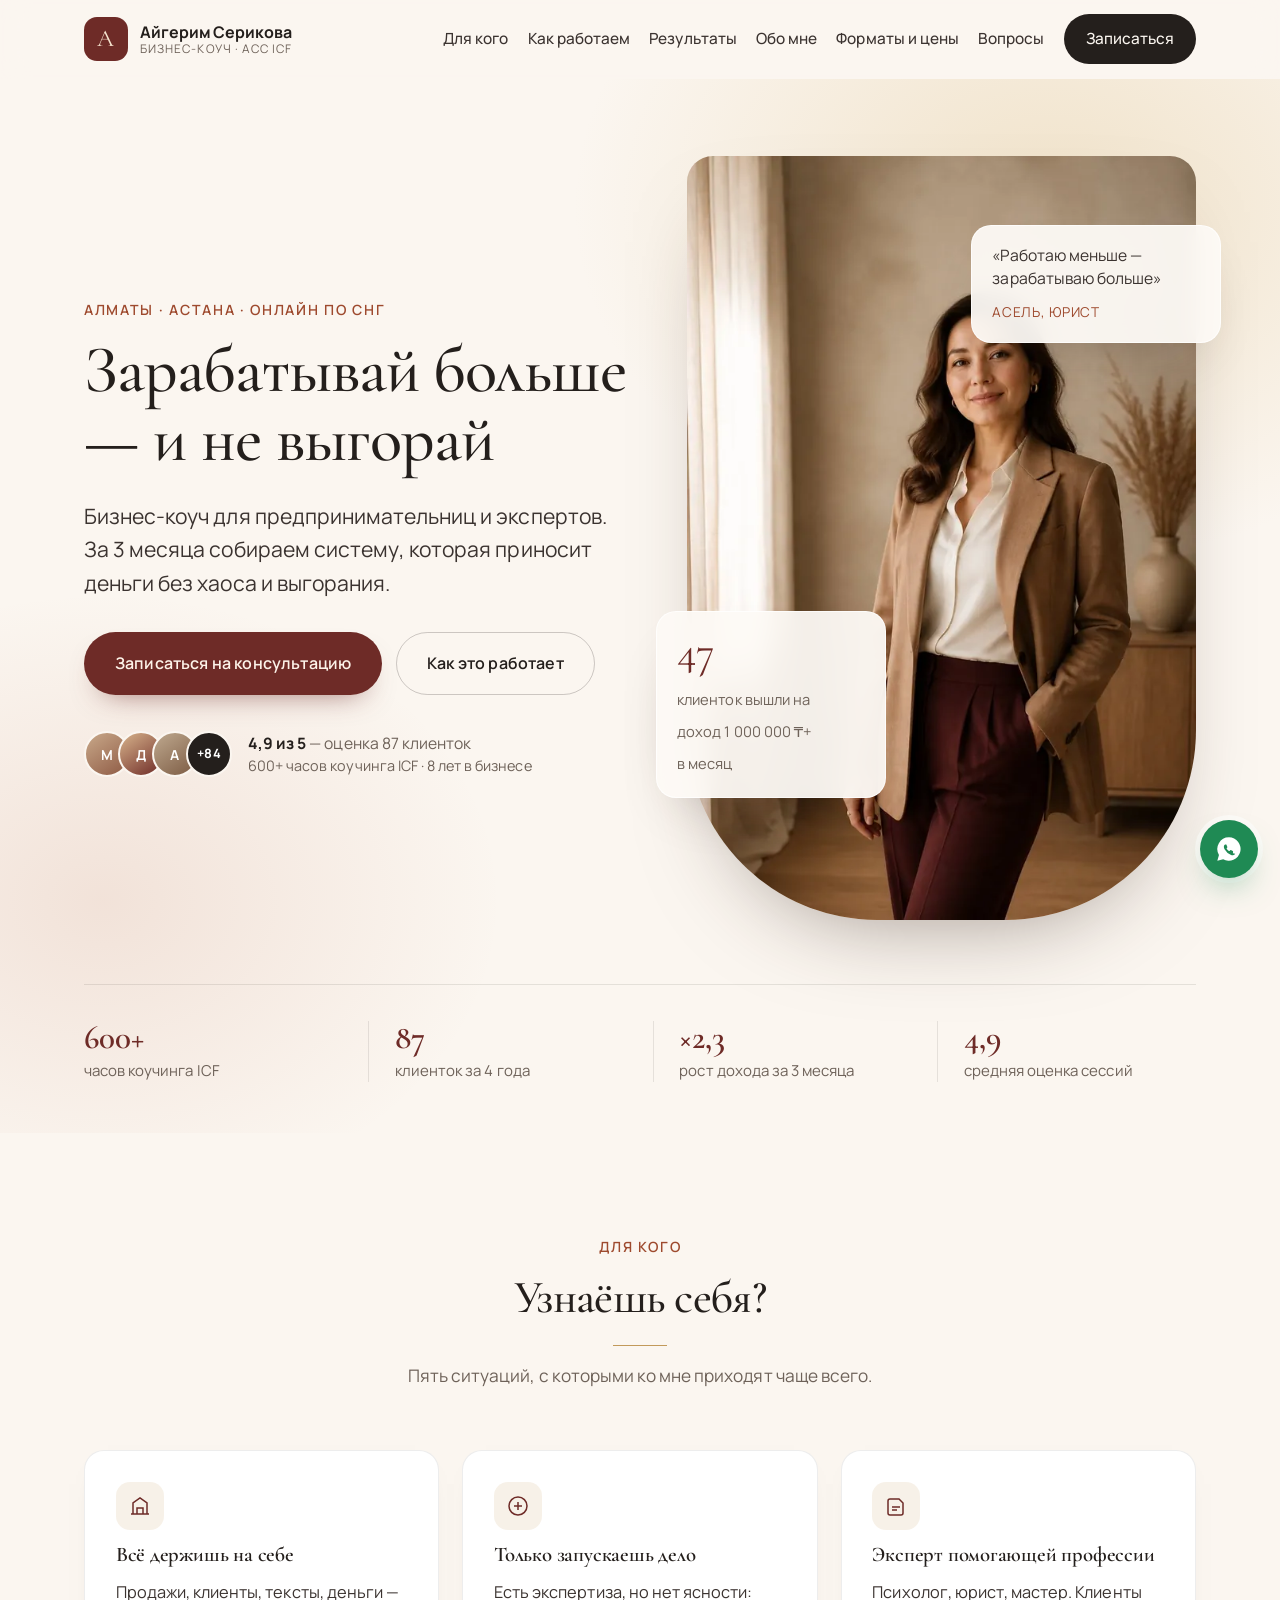
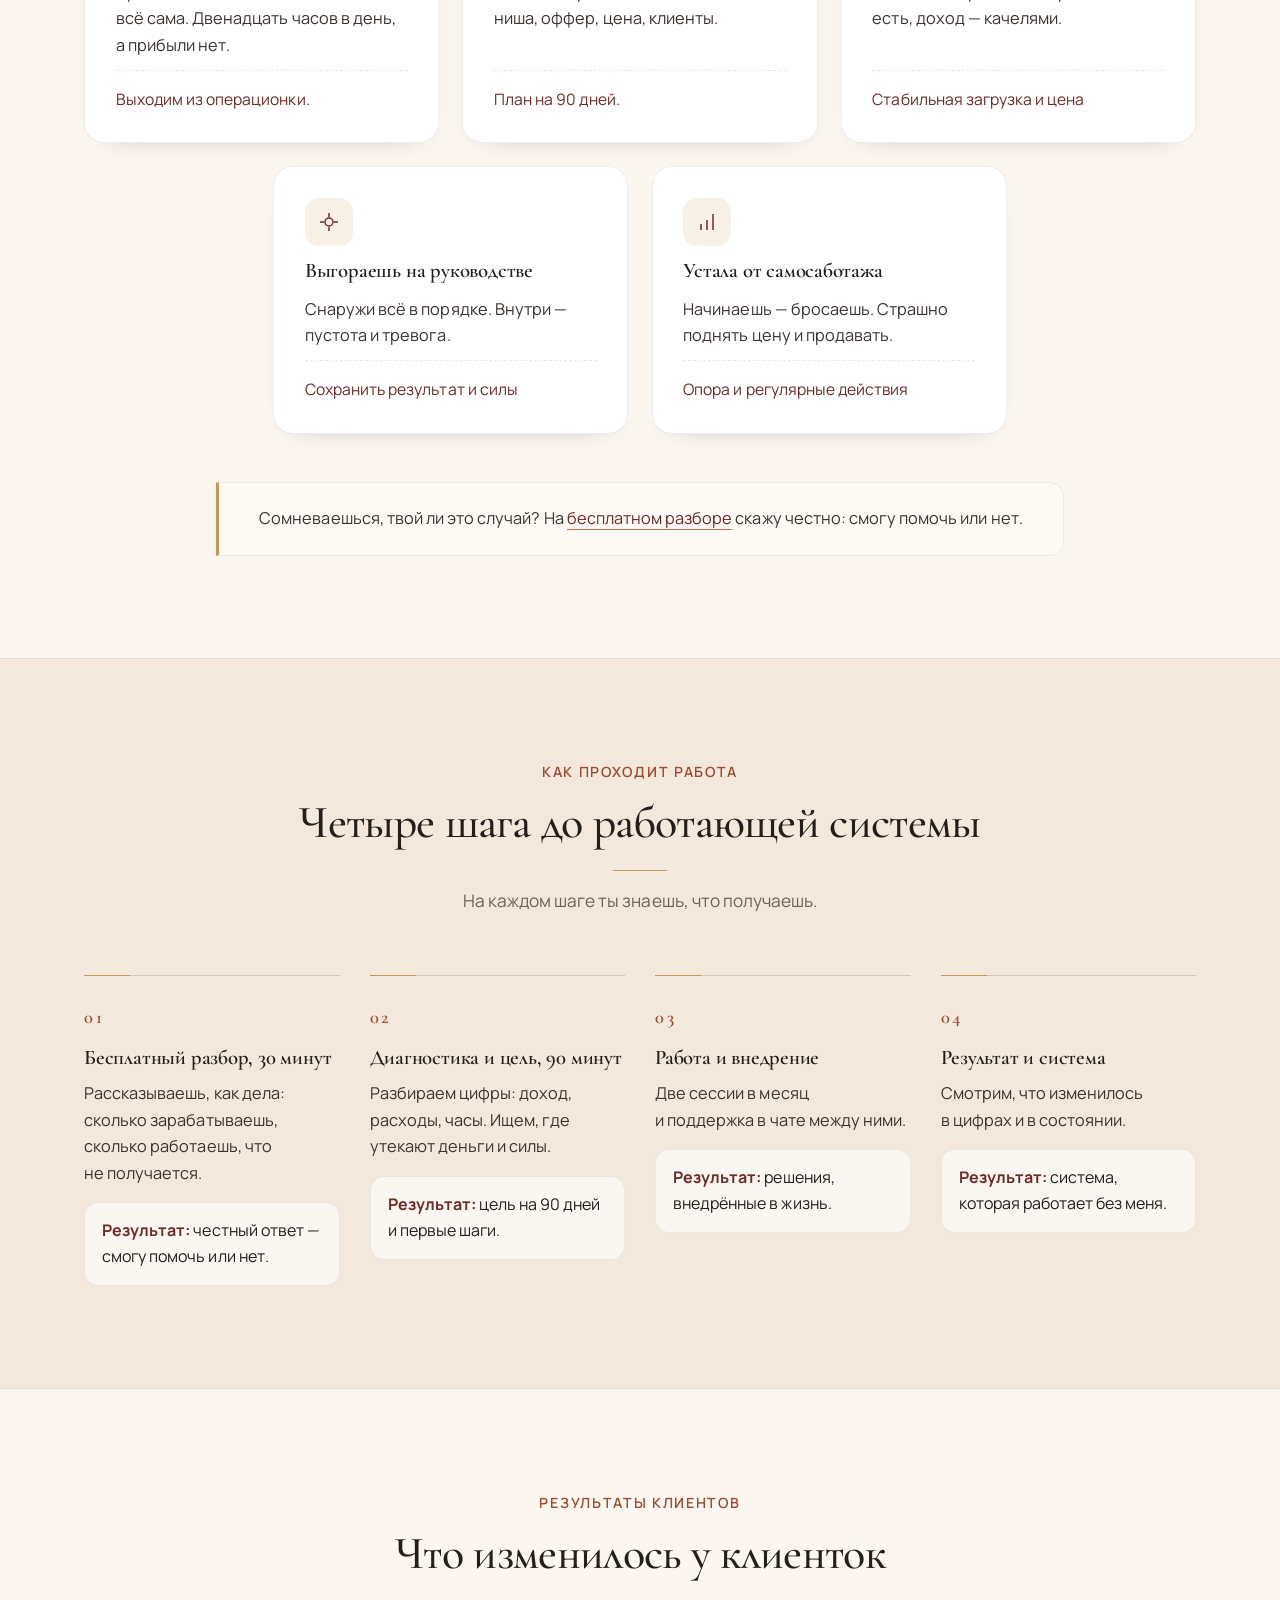
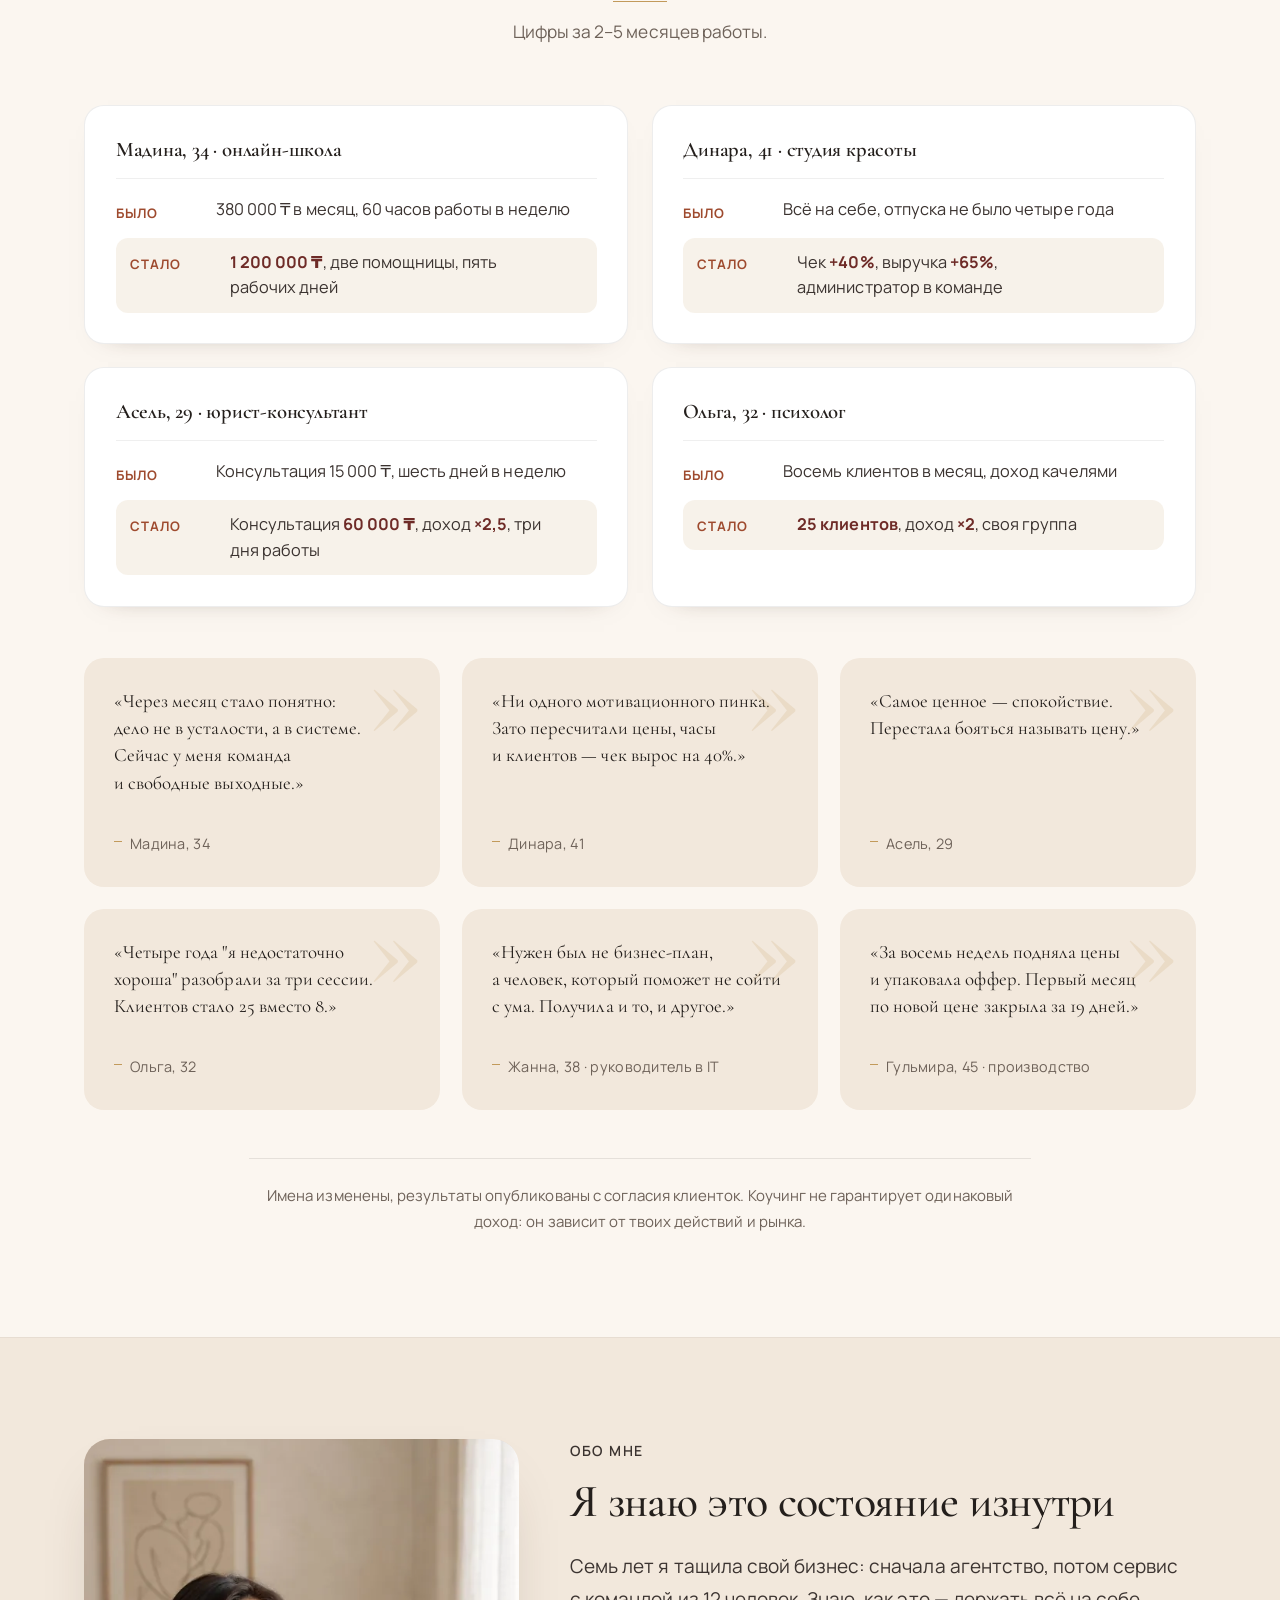
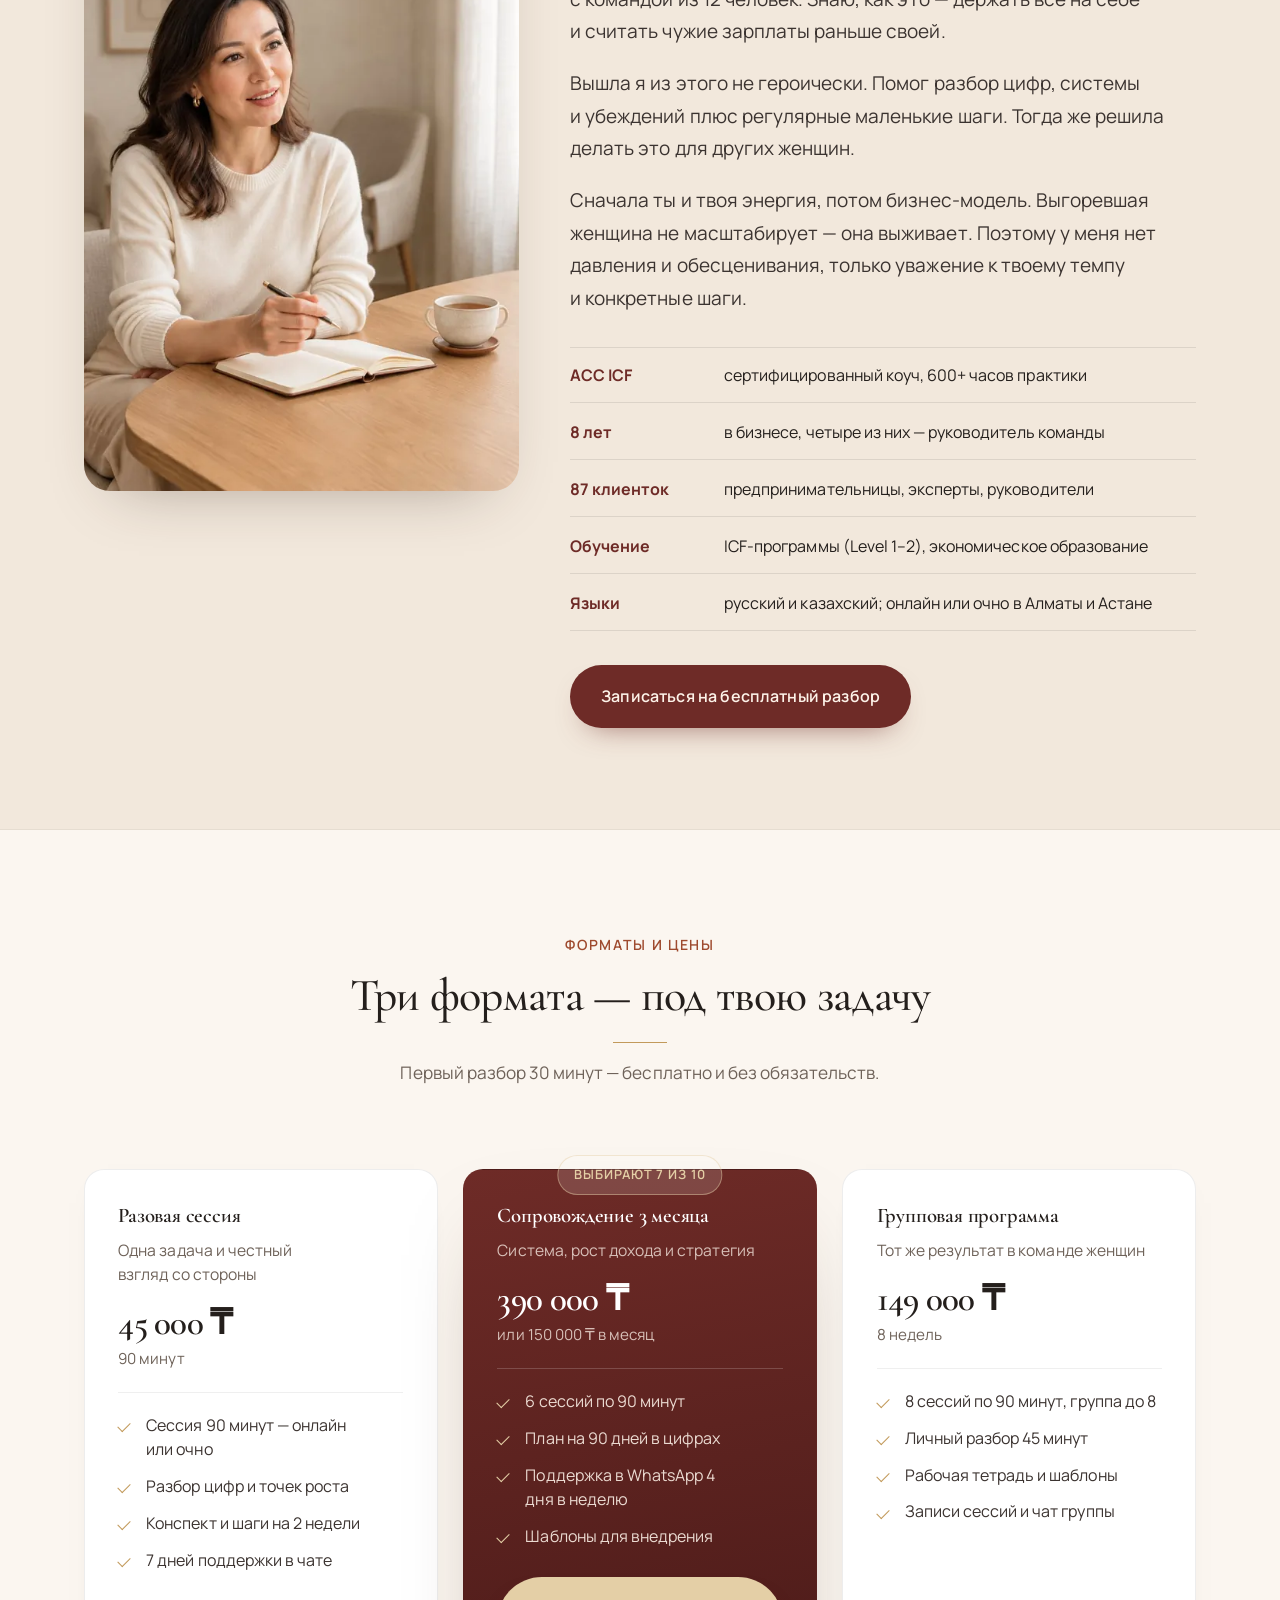
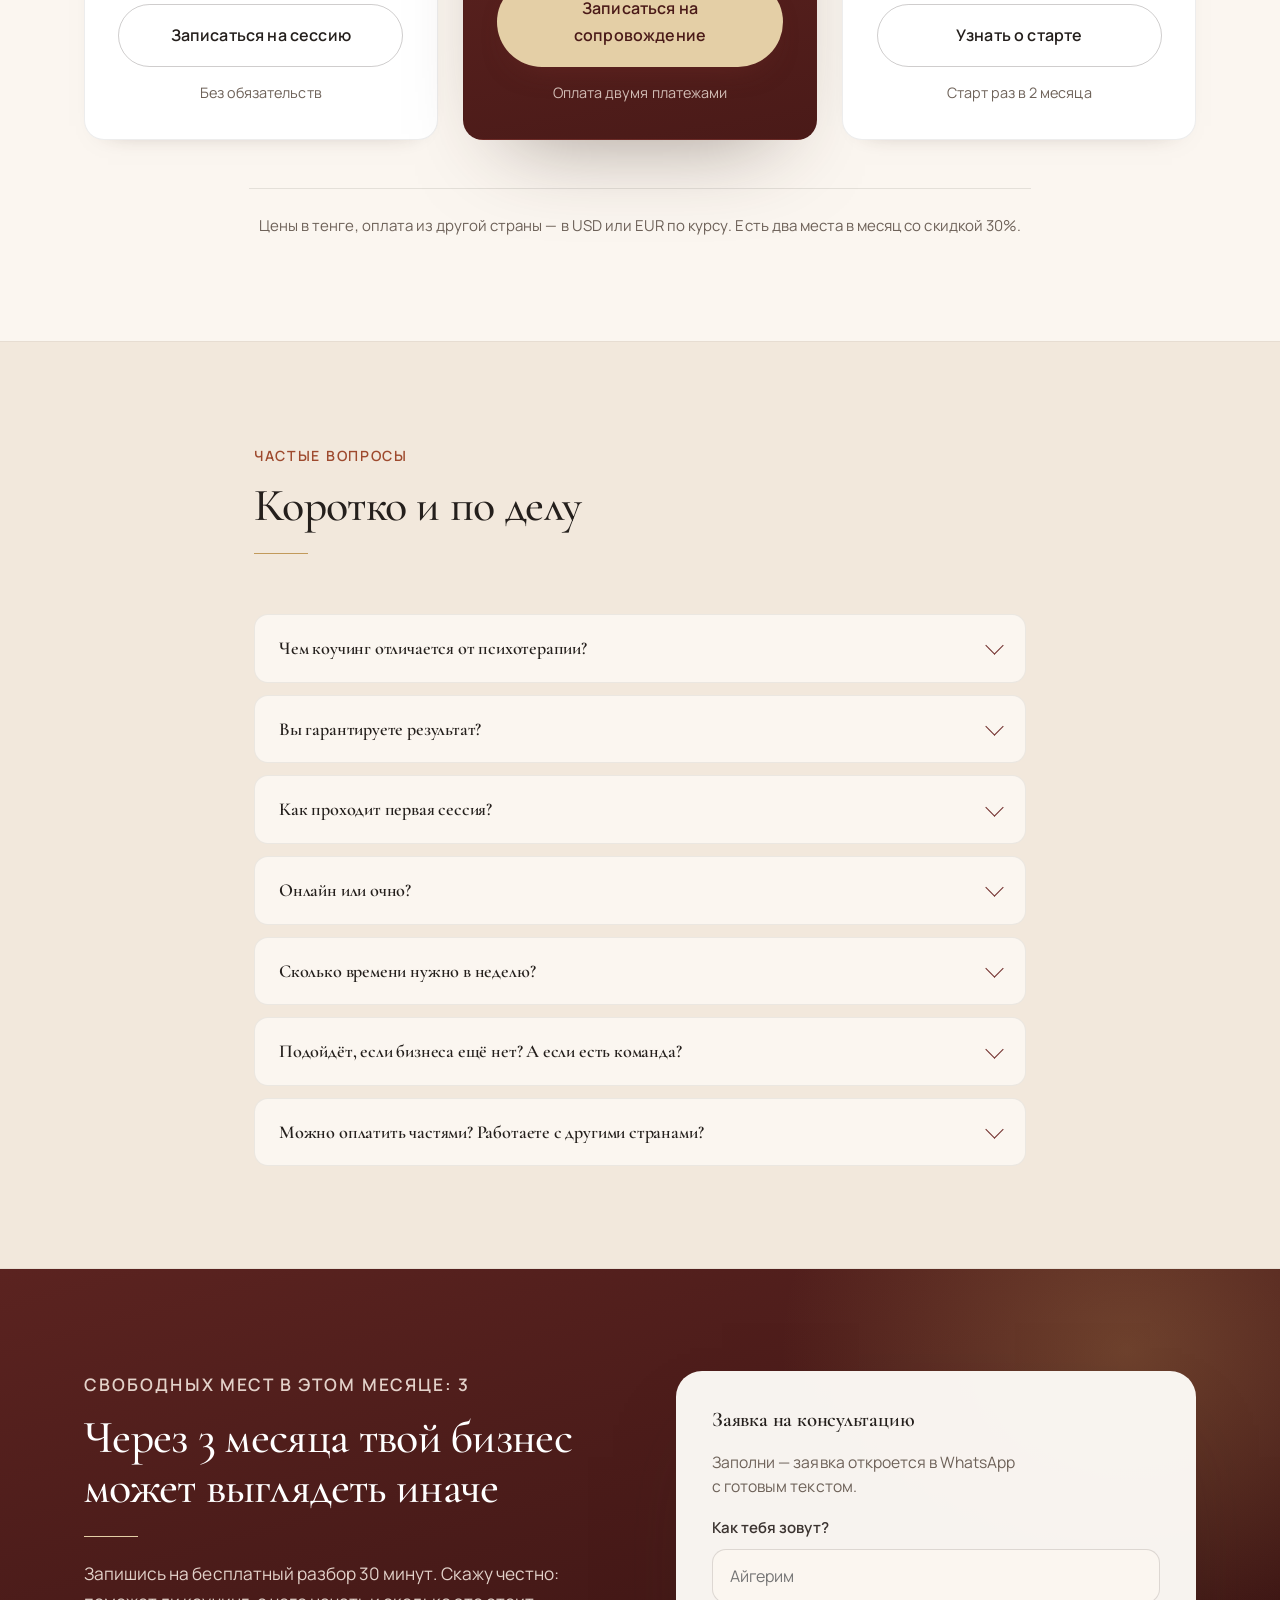
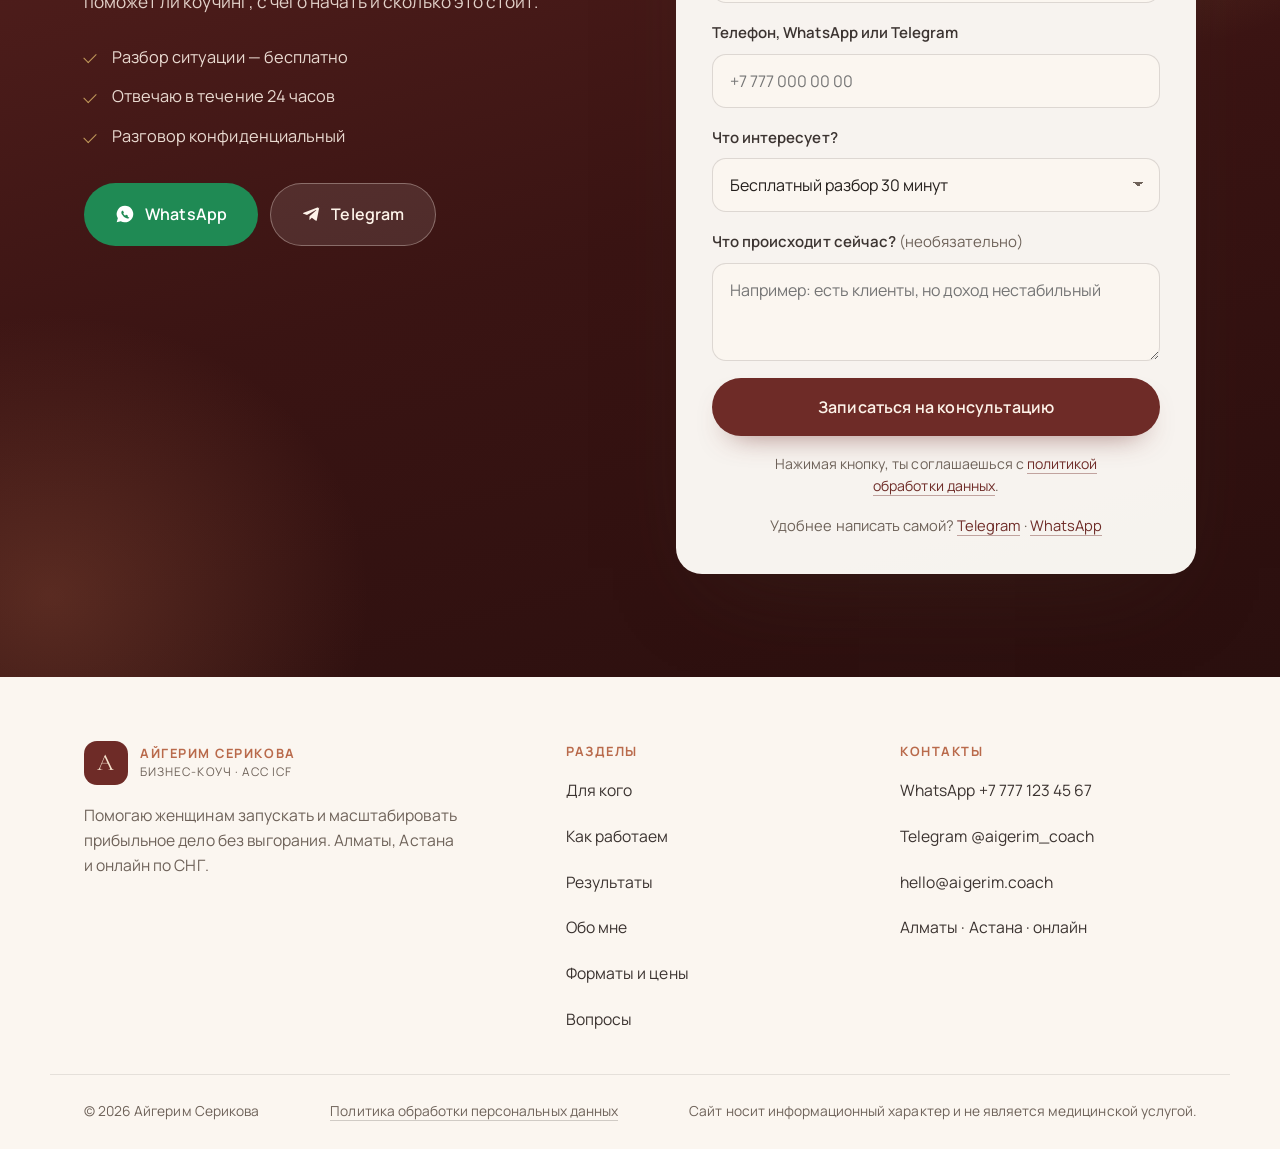
==== commit 3537fcb0: "Шрифты на своём домене: без запросов к Google, preload дисплейного шрифта, локальный fonts.css" ====
--- a/index.html
+++ b/index.html
@@ -26,7 +26,7 @@
 <meta name="twitter:description" content="За 3 месяца собираем систему, которая приносит деньги без хаоса и выгорания.">
 <meta name="twitter:image" content="https://coach-five-flax.vercel.app/assets/og-image.jpg">
 
-<link rel="icon" href="assets/favicon.ico" sizes="any">
+<link rel="icon" href="favicon.ico" sizes="any">
 <link rel="icon" type="image/png" href="assets/favicon-32.png" sizes="32x32">
 <link rel="apple-touch-icon" href="assets/apple-touch-icon.png">
 <link rel="manifest" href="manifest.webmanifest">
@@ -36,9 +36,9 @@
       imagesrcset="assets/hero-portrait-640.webp 640w, assets/hero-portrait.webp 1000w"
       imagesizes="(max-width: 960px) 88vw, 42vw" fetchpriority="high">
 
-<link rel="preconnect" href="https://fonts.googleapis.com">
-<link rel="preconnect" href="https://fonts.gstatic.com" crossorigin>
-<link href="https://fonts.googleapis.com/css2?family=Cormorant+Garamond:wght@400;500;600&family=Manrope:wght@400;500;600;700&display=swap" rel="stylesheet">
+<!-- шрифты лежат локально: ни одного запроса к сторонним доменам -->
+<link rel="preload" as="font" type="font/woff2" href="assets/fonts/cormorant-garamond-500-normal-cyrillic.woff2" crossorigin>
+<link rel="stylesheet" href="assets/fonts/fonts.css">
 <link rel="stylesheet" href="styles.css">
 <noscript><style>.reveal{opacity:1;transform:none}</style></noscript>
 
@@ -639,7 +639,7 @@
 
       <button class="btn btn-primary btn-full" type="submit">Записаться на консультацию</button>
       <p class="form-hint" id="formHint" role="status">Нажимая кнопку, ты соглашаешься с <a href="privacy.html">политикой обработки данных</a>.</p>
-      <p class="form-alt">Удобнее написать самой? <a href="https://t.me/aigerim_coach" target="_blank" rel="noopener" data-contact="telegram">Telegram</a> · <a href="https://wa.me/77771234567" target="_blank" rel="noopener">WhatsApp</a> · <a href="mailto:hello@aigerim.coach">hello@aigerim.coach</a></p>
+      <p class="form-alt">Удобнее написать самой? <a href="https://t.me/aigerim_coach" target="_blank" rel="noopener" data-contact="telegram">Telegram</a> · <a href="https://wa.me/77771234567" target="_blank" rel="noopener">WhatsApp</a></p>
     </form>
   </div>
 </section>
--- a/assets/fonts/fonts.css
+++ b/assets/fonts/fonts.css
@@ -0,0 +1,171 @@
+/* Локальные шрифты Cormorant Garamond и Manrope (подмножества cyrillic, cyrillic-ext, latin).
+   Файлы собраны скриптом tools/fetch_fonts.py — править вручную не нужно. */
+
+@font-face{
+  font-family:'Cormorant Garamond';
+  font-style:normal;
+  font-weight:400;
+  font-display:swap;
+  src:url('cormorant-garamond-400-normal-cyrillic-ext.woff2') format('woff2');
+  unicode-range:U+0460-052F, U+1C80-1C8A, U+20B4, U+2DE0-2DFF, U+A640-A69F, U+FE2E-FE2F;
+}
+@font-face{
+  font-family:'Cormorant Garamond';
+  font-style:normal;
+  font-weight:400;
+  font-display:swap;
+  src:url('cormorant-garamond-400-normal-cyrillic.woff2') format('woff2');
+  unicode-range:U+0301, U+0400-045F, U+0490-0491, U+04B0-04B1, U+2116;
+}
+@font-face{
+  font-family:'Cormorant Garamond';
+  font-style:normal;
+  font-weight:400;
+  font-display:swap;
+  src:url('cormorant-garamond-400-normal-latin.woff2') format('woff2');
+  unicode-range:U+0000-00FF, U+0131, U+0152-0153, U+02BB-02BC, U+02C6, U+02DA, U+02DC, U+0304, U+0308, U+0329, U+2000-206F, U+20AC, U+2122, U+2191, U+2193, U+2212, U+2215, U+FEFF, U+FFFD;
+}
+@font-face{
+  font-family:'Cormorant Garamond';
+  font-style:normal;
+  font-weight:500;
+  font-display:swap;
+  src:url('cormorant-garamond-500-normal-cyrillic-ext.woff2') format('woff2');
+  unicode-range:U+0460-052F, U+1C80-1C8A, U+20B4, U+2DE0-2DFF, U+A640-A69F, U+FE2E-FE2F;
+}
+@font-face{
+  font-family:'Cormorant Garamond';
+  font-style:normal;
+  font-weight:500;
+  font-display:swap;
+  src:url('cormorant-garamond-500-normal-cyrillic.woff2') format('woff2');
+  unicode-range:U+0301, U+0400-045F, U+0490-0491, U+04B0-04B1, U+2116;
+}
+@font-face{
+  font-family:'Cormorant Garamond';
+  font-style:normal;
+  font-weight:500;
+  font-display:swap;
+  src:url('cormorant-garamond-500-normal-latin.woff2') format('woff2');
+  unicode-range:U+0000-00FF, U+0131, U+0152-0153, U+02BB-02BC, U+02C6, U+02DA, U+02DC, U+0304, U+0308, U+0329, U+2000-206F, U+20AC, U+2122, U+2191, U+2193, U+2212, U+2215, U+FEFF, U+FFFD;
+}
+@font-face{
+  font-family:'Cormorant Garamond';
+  font-style:normal;
+  font-weight:600;
+  font-display:swap;
+  src:url('cormorant-garamond-600-normal-cyrillic-ext.woff2') format('woff2');
+  unicode-range:U+0460-052F, U+1C80-1C8A, U+20B4, U+2DE0-2DFF, U+A640-A69F, U+FE2E-FE2F;
+}
+@font-face{
+  font-family:'Cormorant Garamond';
+  font-style:normal;
+  font-weight:600;
+  font-display:swap;
+  src:url('cormorant-garamond-600-normal-cyrillic.woff2') format('woff2');
+  unicode-range:U+0301, U+0400-045F, U+0490-0491, U+04B0-04B1, U+2116;
+}
+@font-face{
+  font-family:'Cormorant Garamond';
+  font-style:normal;
+  font-weight:600;
+  font-display:swap;
+  src:url('cormorant-garamond-600-normal-latin.woff2') format('woff2');
+  unicode-range:U+0000-00FF, U+0131, U+0152-0153, U+02BB-02BC, U+02C6, U+02DA, U+02DC, U+0304, U+0308, U+0329, U+2000-206F, U+20AC, U+2122, U+2191, U+2193, U+2212, U+2215, U+FEFF, U+FFFD;
+}
+@font-face{
+  font-family:'Manrope';
+  font-style:normal;
+  font-weight:400;
+  font-display:swap;
+  src:url('manrope-400-normal-cyrillic-ext.woff2') format('woff2');
+  unicode-range:U+0460-052F, U+1C80-1C8A, U+20B4, U+2DE0-2DFF, U+A640-A69F, U+FE2E-FE2F;
+}
+@font-face{
+  font-family:'Manrope';
+  font-style:normal;
+  font-weight:400;
+  font-display:swap;
+  src:url('manrope-400-normal-cyrillic.woff2') format('woff2');
+  unicode-range:U+0301, U+0400-045F, U+0490-0491, U+04B0-04B1, U+2116;
+}
+@font-face{
+  font-family:'Manrope';
+  font-style:normal;
+  font-weight:400;
+  font-display:swap;
+  src:url('manrope-400-normal-latin.woff2') format('woff2');
+  unicode-range:U+0000-00FF, U+0131, U+0152-0153, U+02BB-02BC, U+02C6, U+02DA, U+02DC, U+0304, U+0308, U+0329, U+2000-206F, U+20AC, U+2122, U+2191, U+2193, U+2212, U+2215, U+FEFF, U+FFFD;
+}
+@font-face{
+  font-family:'Manrope';
+  font-style:normal;
+  font-weight:500;
+  font-display:swap;
+  src:url('manrope-500-normal-cyrillic-ext.woff2') format('woff2');
+  unicode-range:U+0460-052F, U+1C80-1C8A, U+20B4, U+2DE0-2DFF, U+A640-A69F, U+FE2E-FE2F;
+}
+@font-face{
+  font-family:'Manrope';
+  font-style:normal;
+  font-weight:500;
+  font-display:swap;
+  src:url('manrope-500-normal-cyrillic.woff2') format('woff2');
+  unicode-range:U+0301, U+0400-045F, U+0490-0491, U+04B0-04B1, U+2116;
+}
+@font-face{
+  font-family:'Manrope';
+  font-style:normal;
+  font-weight:500;
+  font-display:swap;
+  src:url('manrope-500-normal-latin.woff2') format('woff2');
+  unicode-range:U+0000-00FF, U+0131, U+0152-0153, U+02BB-02BC, U+02C6, U+02DA, U+02DC, U+0304, U+0308, U+0329, U+2000-206F, U+20AC, U+2122, U+2191, U+2193, U+2212, U+2215, U+FEFF, U+FFFD;
+}
+@font-face{
+  font-family:'Manrope';
+  font-style:normal;
+  font-weight:600;
+  font-display:swap;
+  src:url('manrope-600-normal-cyrillic-ext.woff2') format('woff2');
+  unicode-range:U+0460-052F, U+1C80-1C8A, U+20B4, U+2DE0-2DFF, U+A640-A69F, U+FE2E-FE2F;
+}
+@font-face{
+  font-family:'Manrope';
+  font-style:normal;
+  font-weight:600;
+  font-display:swap;
+  src:url('manrope-600-normal-cyrillic.woff2') format('woff2');
+  unicode-range:U+0301, U+0400-045F, U+0490-0491, U+04B0-04B1, U+2116;
+}
+@font-face{
+  font-family:'Manrope';
+  font-style:normal;
+  font-weight:600;
+  font-display:swap;
+  src:url('manrope-600-normal-latin.woff2') format('woff2');
+  unicode-range:U+0000-00FF, U+0131, U+0152-0153, U+02BB-02BC, U+02C6, U+02DA, U+02DC, U+0304, U+0308, U+0329, U+2000-206F, U+20AC, U+2122, U+2191, U+2193, U+2212, U+2215, U+FEFF, U+FFFD;
+}
+@font-face{
+  font-family:'Manrope';
+  font-style:normal;
+  font-weight:700;
+  font-display:swap;
+  src:url('manrope-700-normal-cyrillic-ext.woff2') format('woff2');
+  unicode-range:U+0460-052F, U+1C80-1C8A, U+20B4, U+2DE0-2DFF, U+A640-A69F, U+FE2E-FE2F;
+}
+@font-face{
+  font-family:'Manrope';
+  font-style:normal;
+  font-weight:700;
+  font-display:swap;
+  src:url('manrope-700-normal-cyrillic.woff2') format('woff2');
+  unicode-range:U+0301, U+0400-045F, U+0490-0491, U+04B0-04B1, U+2116;
+}
+@font-face{
+  font-family:'Manrope';
+  font-style:normal;
+  font-weight:700;
+  font-display:swap;
+  src:url('manrope-700-normal-latin.woff2') format('woff2');
+  unicode-range:U+0000-00FF, U+0131, U+0152-0153, U+02BB-02BC, U+02C6, U+02DA, U+02DC, U+0304, U+0308, U+0329, U+2000-206F, U+20AC, U+2122, U+2191, U+2193, U+2212, U+2215, U+FEFF, U+FFFD;
+}
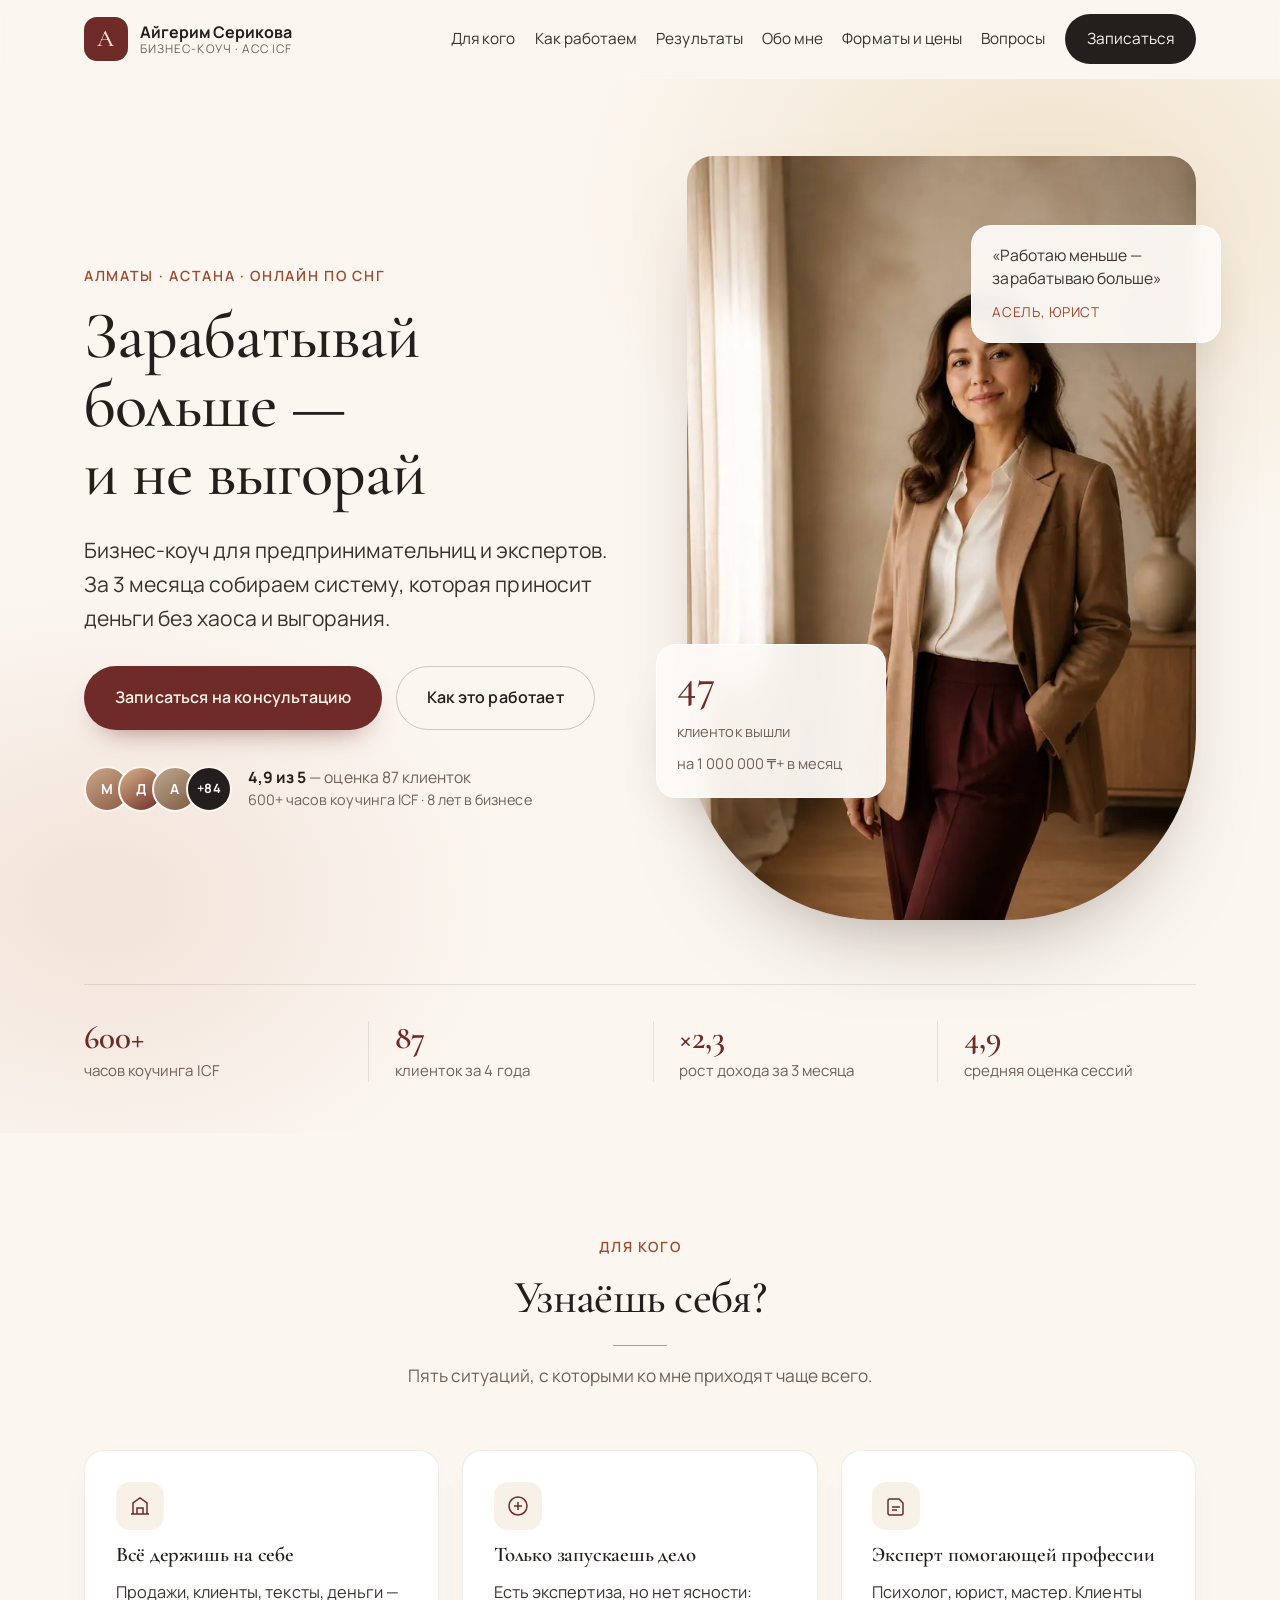
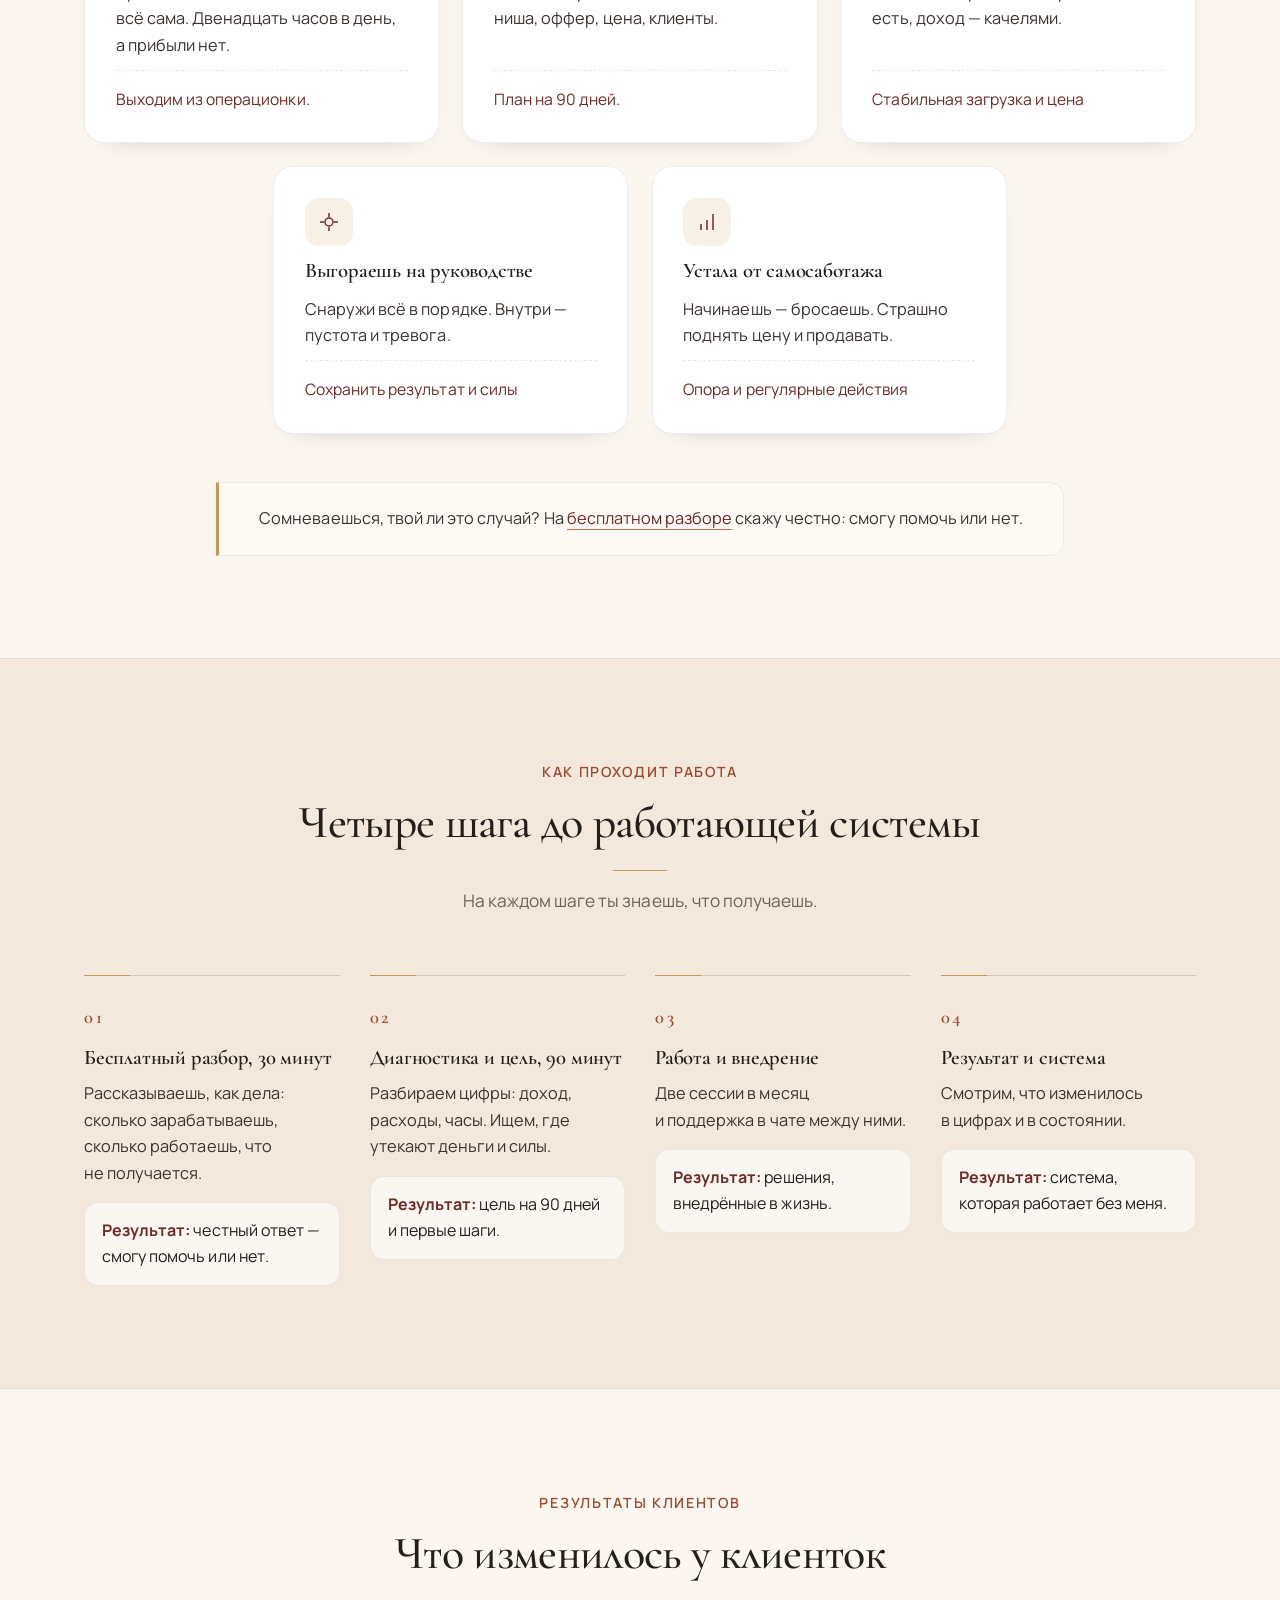
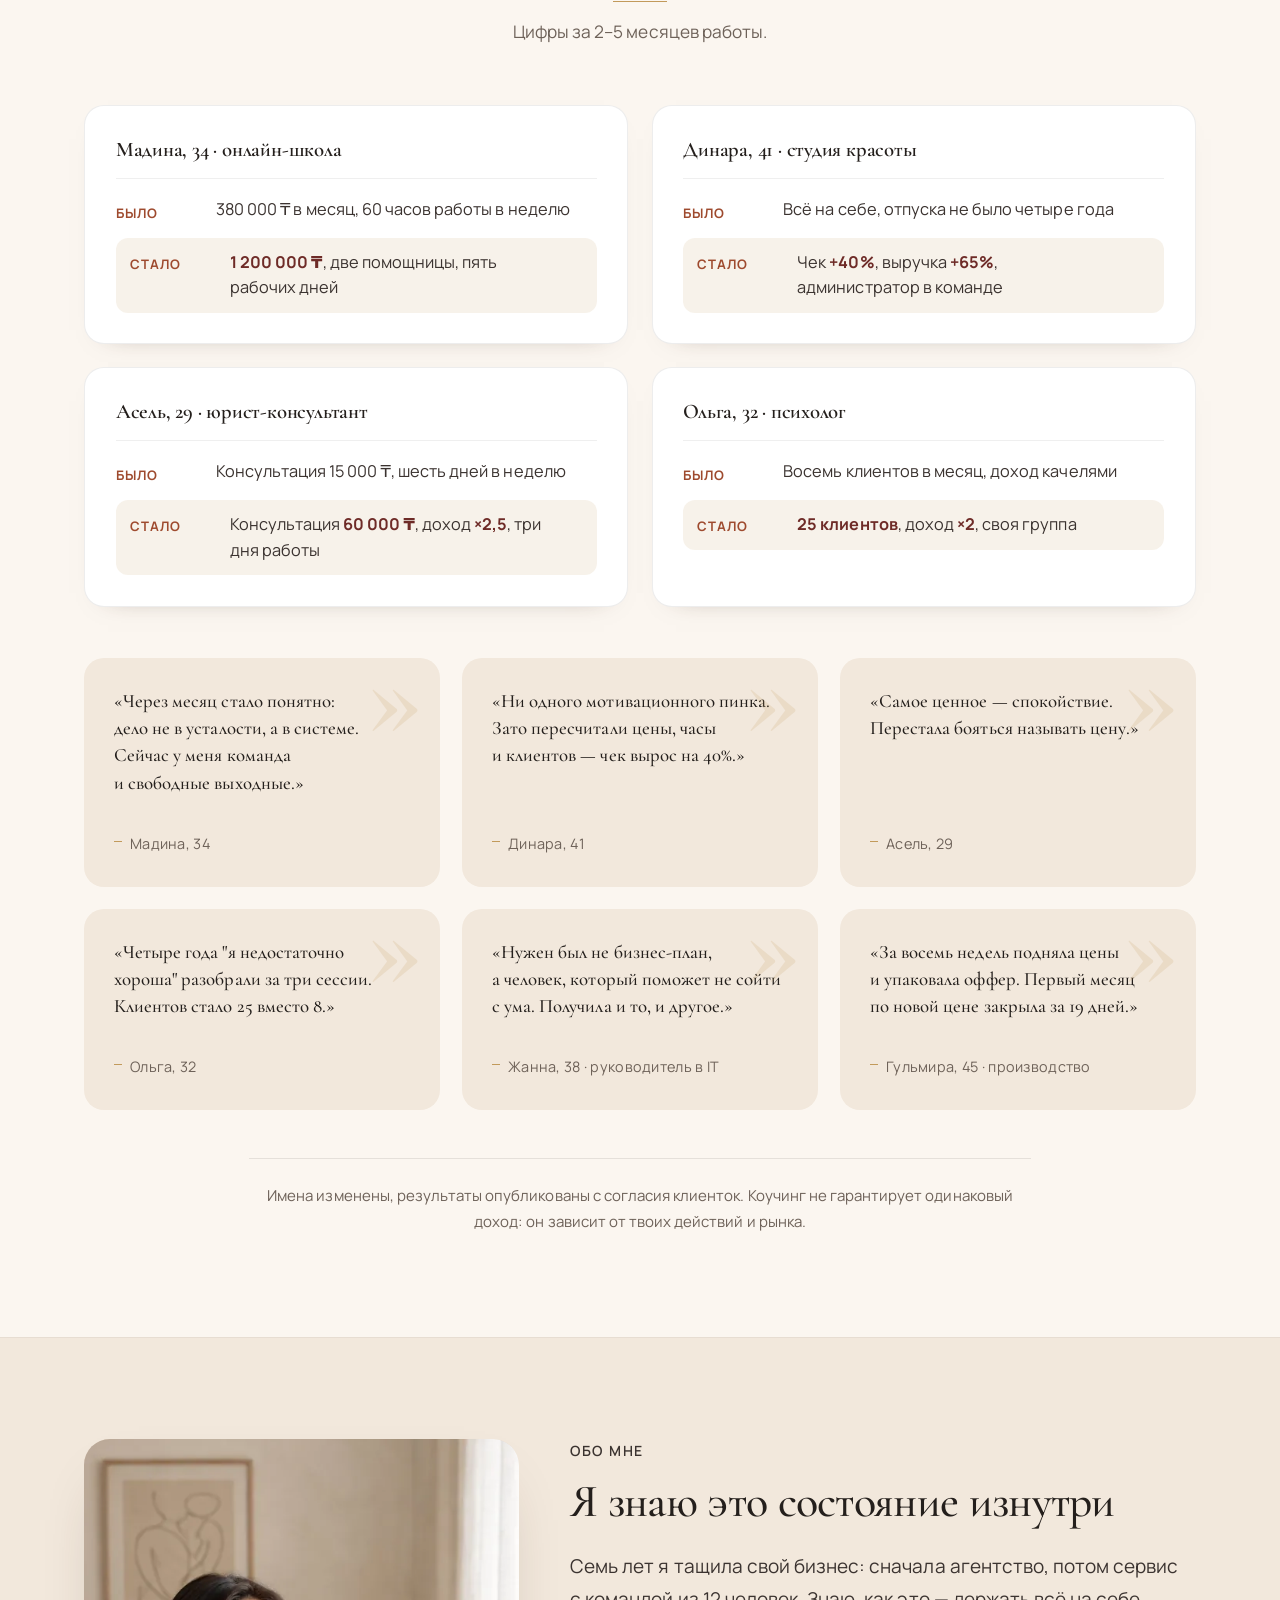
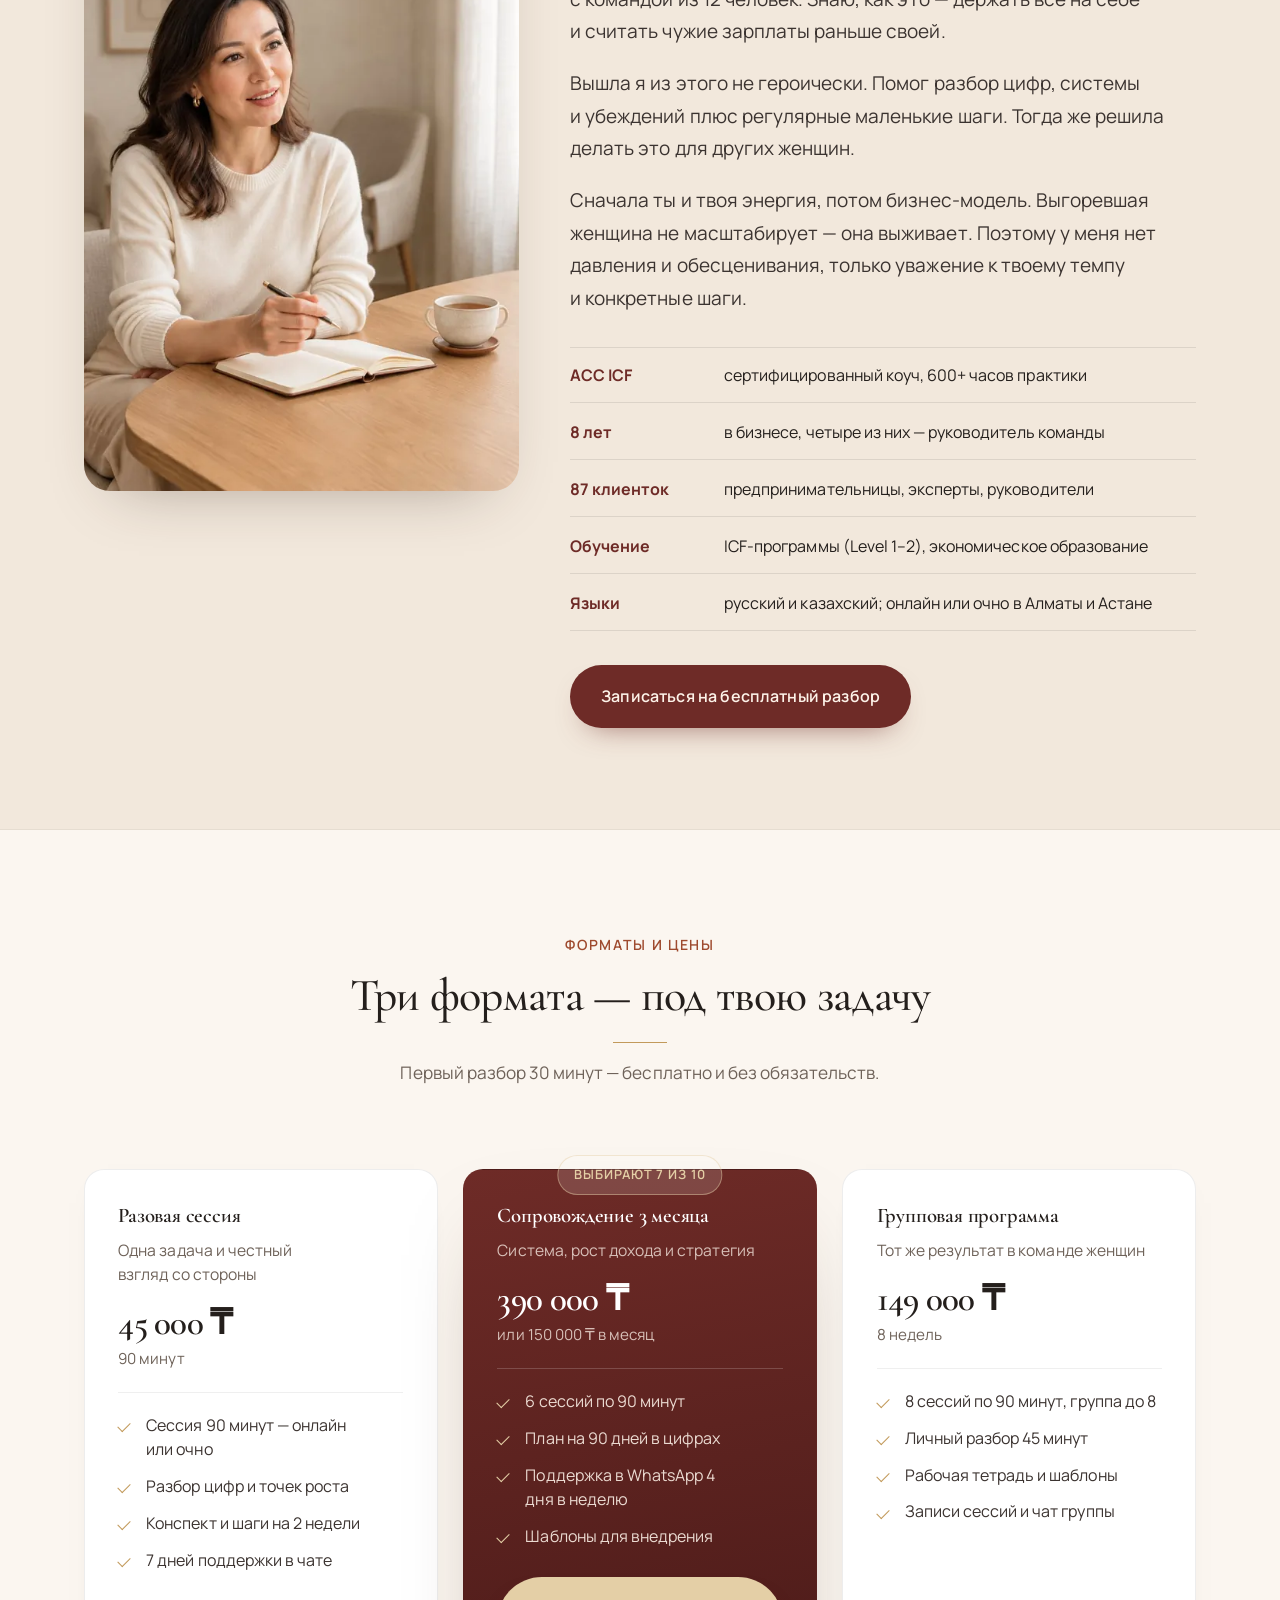
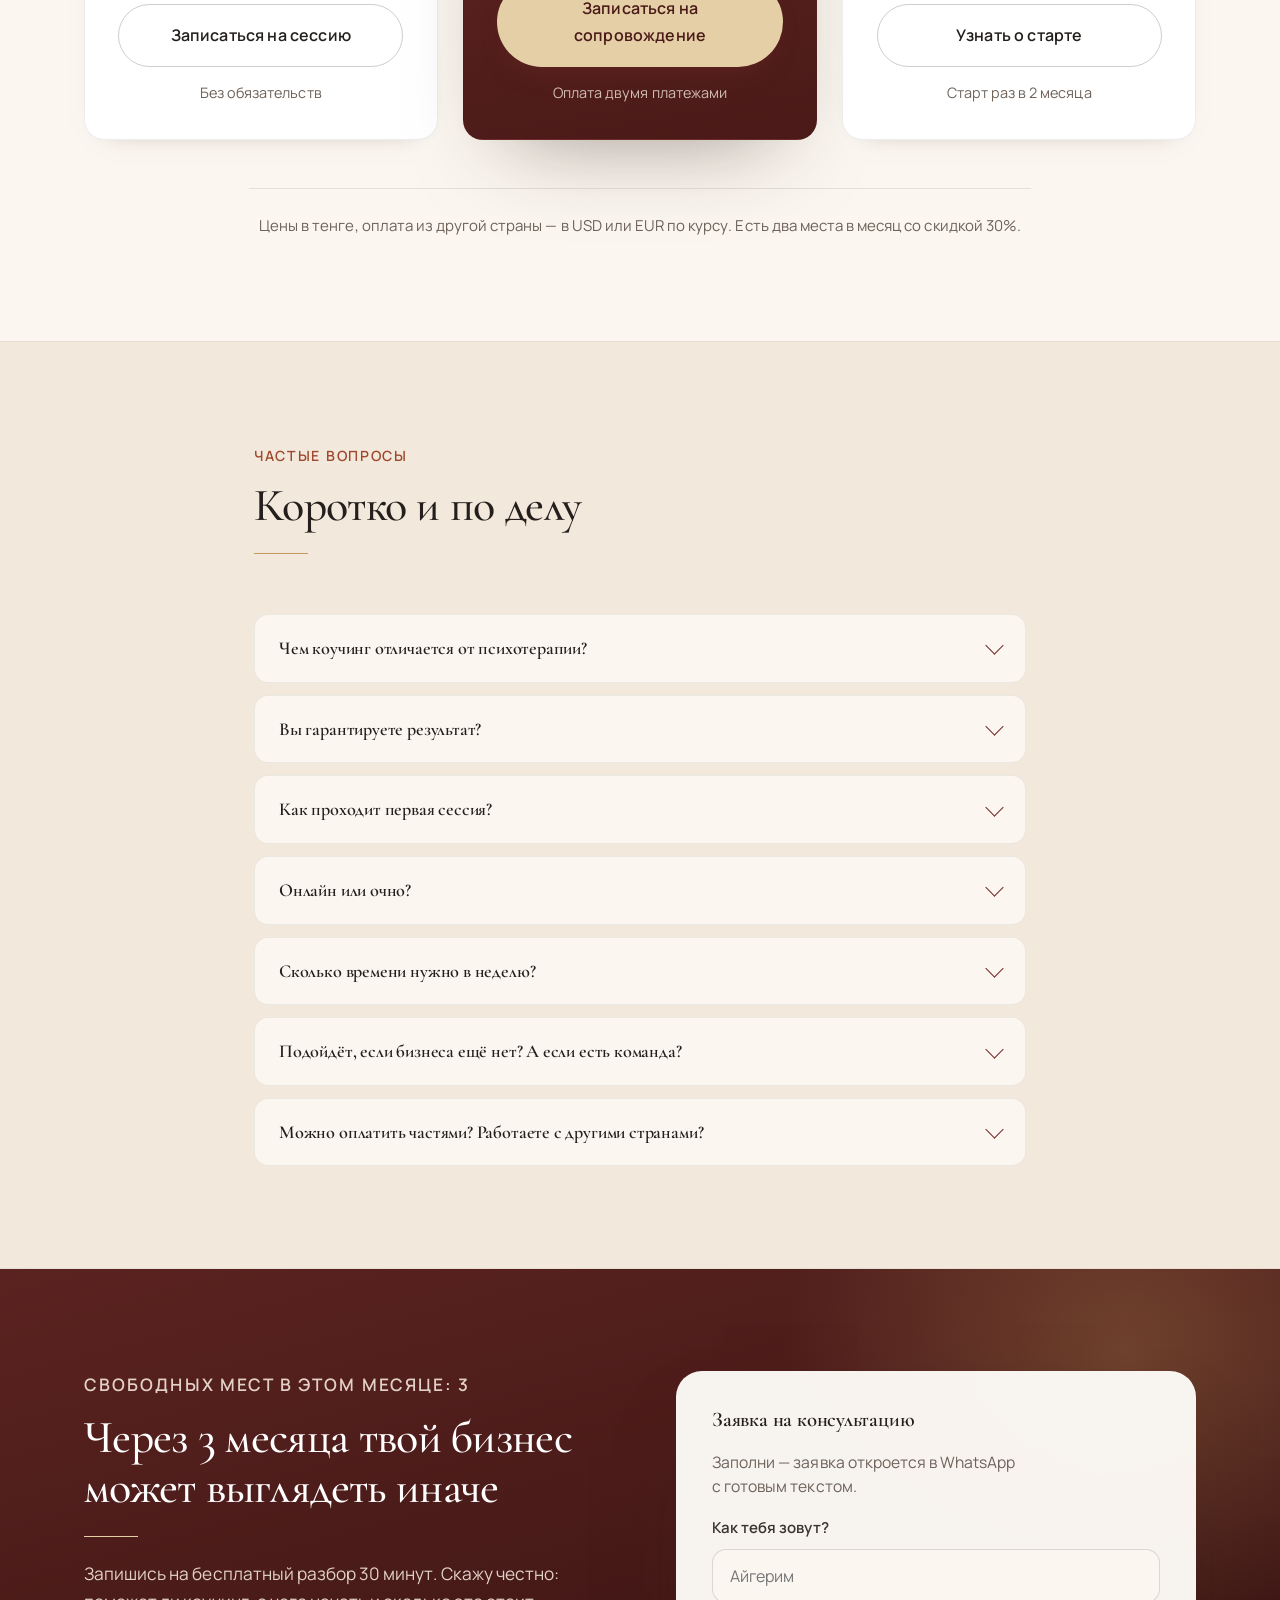
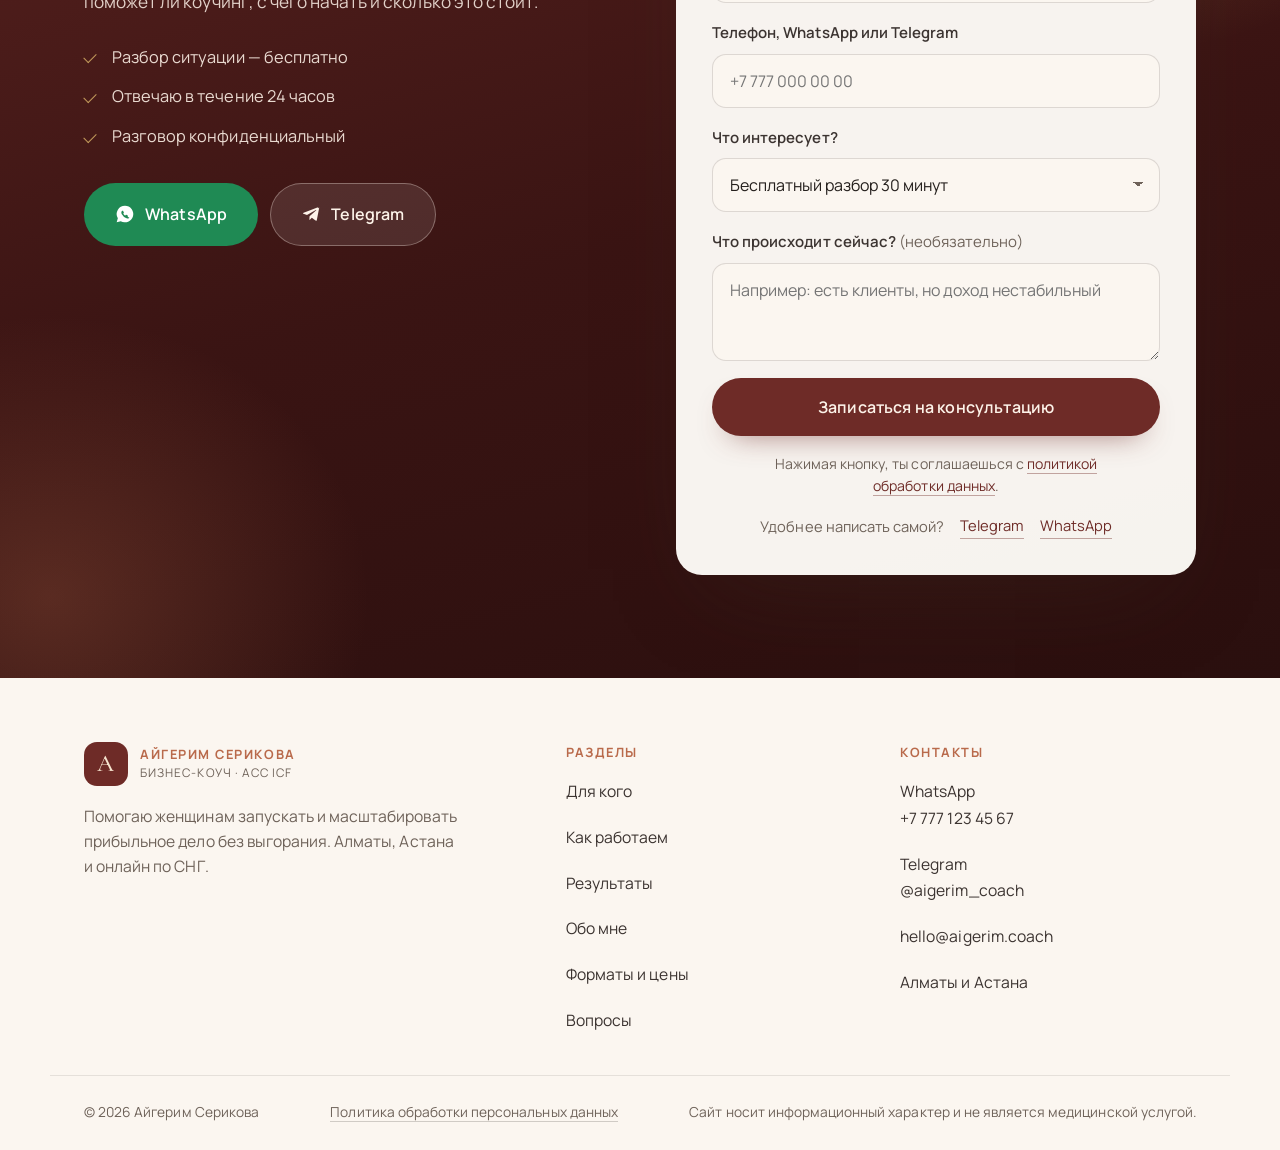
==== commit 1211b6f7: "Мобильная версия: страница короче на 2400px, отзывы свайпом, подвал в две колонки, кнопка WhatsApp н" ====
--- a/index.html
+++ b/index.html
@@ -190,7 +190,7 @@
   <div class="wrap hero-grid">
     <div class="hero-copy reveal">
       <p class="eyebrow">Алматы · Астана · онлайн по СНГ</p>
-      <h1>Зарабатывай больше — и не выгорай</h1>
+      <h1>Зарабатывай больше&nbsp;— и&nbsp;не&nbsp;выгорай</h1>
       <p class="lead">
         Бизнес-коуч для предпринимательниц и&nbsp;экспертов. За&nbsp;3 месяца собираем
         систему, которая приносит деньги без хаоса и&nbsp;выгорания.
@@ -226,7 +226,7 @@
       </div>
       <div class="float-card float-card--1">
         <span class="float-num">47</span>
-        <span class="float-label">клиенток вышли на доход&nbsp;1&nbsp;000&nbsp;000&nbsp;₸+ в&nbsp;месяц</span>
+        <span class="float-label">клиенток вышли на&nbsp;1&nbsp;000&nbsp;000&nbsp;₸+ в&nbsp;месяц</span>
       </div>
       <div class="float-card float-card--2">
         <span class="float-quote">«Работаю меньше — зарабатываю больше»</span>
@@ -414,6 +414,8 @@
         <cite>Гульмира, 45 · производство</cite>
       </blockquote>
     </div>
+
+    <p class="swipe-hint">Листай вбок — там ещё отзывы →</p>
 
     <p class="sec-note sec-note--small reveal">
       Имена изменены, результаты опубликованы с&nbsp;согласия клиенток. Коучинг не&nbsp;гарантирует одинаковый доход: он&nbsp;зависит от&nbsp;твоих действий и&nbsp;рынка.
@@ -461,7 +463,7 @@
   <div class="wrap">
     <header class="sec-head reveal">
       <p class="eyebrow">Форматы и цены</p>
-      <h2>Три формата — под твою задачу</h2>
+      <h2>Три формата&nbsp;— под твою задачу</h2>
       <p class="sec-sub">Первый разбор 30 минут — бесплатно и без обязательств.</p>
     </header>
 
@@ -639,7 +641,7 @@
 
       <button class="btn btn-primary btn-full" type="submit">Записаться на консультацию</button>
       <p class="form-hint" id="formHint" role="status">Нажимая кнопку, ты соглашаешься с <a href="privacy.html">политикой обработки данных</a>.</p>
-      <p class="form-alt">Удобнее написать самой? <a href="https://t.me/aigerim_coach" target="_blank" rel="noopener" data-contact="telegram">Telegram</a> · <a href="https://wa.me/77771234567" target="_blank" rel="noopener">WhatsApp</a></p>
+      <p class="form-alt"><span>Удобнее написать самой?</span> <a href="https://t.me/aigerim_coach" target="_blank" rel="noopener" data-contact="telegram">Telegram</a> <a href="https://wa.me/77771234567" target="_blank" rel="noopener">WhatsApp</a></p>
     </form>
   </div>
 </section>
@@ -668,10 +670,10 @@
 
     <div>
       <b>Контакты</b>
-      <a href="https://wa.me/77771234567" target="_blank" rel="noopener">WhatsApp +7 777 123 45 67</a>
-      <a href="https://t.me/aigerim_coach" target="_blank" rel="noopener">Telegram @aigerim_coach</a>
+      <a href="https://wa.me/77771234567" target="_blank" rel="noopener">WhatsApp<br>+7&nbsp;777&nbsp;123&nbsp;45&nbsp;67</a>
+      <a href="https://t.me/aigerim_coach" target="_blank" rel="noopener">Telegram<br>@aigerim_coach</a>
       <a href="mailto:hello@aigerim.coach">hello@aigerim.coach</a>
-      <span>Алматы · Астана · онлайн</span>
+      <span>Алматы и&nbsp;Астана</span>
     </div>
   </div>
 
--- a/assets/fonts/fonts.css
+++ b/assets/fonts/fonts.css
@@ -1,30 +1,6 @@
 /* Локальные шрифты Cormorant Garamond и Manrope (подмножества cyrillic, cyrillic-ext, latin).
    Файлы собраны скриптом tools/fetch_fonts.py — править вручную не нужно. */
 
-@font-face{
-  font-family:'Cormorant Garamond';
-  font-style:normal;
-  font-weight:400;
-  font-display:swap;
-  src:url('cormorant-garamond-400-normal-cyrillic-ext.woff2') format('woff2');
-  unicode-range:U+0460-052F, U+1C80-1C8A, U+20B4, U+2DE0-2DFF, U+A640-A69F, U+FE2E-FE2F;
-}
-@font-face{
-  font-family:'Cormorant Garamond';
-  font-style:normal;
-  font-weight:400;
-  font-display:swap;
-  src:url('cormorant-garamond-400-normal-cyrillic.woff2') format('woff2');
-  unicode-range:U+0301, U+0400-045F, U+0490-0491, U+04B0-04B1, U+2116;
-}
-@font-face{
-  font-family:'Cormorant Garamond';
-  font-style:normal;
-  font-weight:400;
-  font-display:swap;
-  src:url('cormorant-garamond-400-normal-latin.woff2') format('woff2');
-  unicode-range:U+0000-00FF, U+0131, U+0152-0153, U+02BB-02BC, U+02C6, U+02DA, U+02DC, U+0304, U+0308, U+0329, U+2000-206F, U+20AC, U+2122, U+2191, U+2193, U+2212, U+2215, U+FEFF, U+FFFD;
-}
 @font-face{
   font-family:'Cormorant Garamond';
   font-style:normal;
@@ -100,30 +76,6 @@
 @font-face{
   font-family:'Manrope';
   font-style:normal;
-  font-weight:500;
-  font-display:swap;
-  src:url('manrope-500-normal-cyrillic-ext.woff2') format('woff2');
-  unicode-range:U+0460-052F, U+1C80-1C8A, U+20B4, U+2DE0-2DFF, U+A640-A69F, U+FE2E-FE2F;
-}
-@font-face{
-  font-family:'Manrope';
-  font-style:normal;
-  font-weight:500;
-  font-display:swap;
-  src:url('manrope-500-normal-cyrillic.woff2') format('woff2');
-  unicode-range:U+0301, U+0400-045F, U+0490-0491, U+04B0-04B1, U+2116;
-}
-@font-face{
-  font-family:'Manrope';
-  font-style:normal;
-  font-weight:500;
-  font-display:swap;
-  src:url('manrope-500-normal-latin.woff2') format('woff2');
-  unicode-range:U+0000-00FF, U+0131, U+0152-0153, U+02BB-02BC, U+02C6, U+02DA, U+02DC, U+0304, U+0308, U+0329, U+2000-206F, U+20AC, U+2122, U+2191, U+2193, U+2212, U+2215, U+FEFF, U+FFFD;
-}
-@font-face{
-  font-family:'Manrope';
-  font-style:normal;
   font-weight:600;
   font-display:swap;
   src:url('manrope-600-normal-cyrillic-ext.woff2') format('woff2');
--- a/styles.css
+++ b/styles.css
@@ -162,7 +162,7 @@
   display:grid;place-items:center;
   border-radius:13px;
   background:var(--wine);color:#F6E3CE;
-  font-family:var(--ff-display);font-size:1.5rem;line-height:1;
+  font-family:var(--ff-display);font-weight:500;font-size:1.5rem;line-height:1;
 }
 .brand-text{display:flex;flex-direction:column;line-height:1.25}
 .brand-text b{font-size:1rem;font-weight:700;letter-spacing:-.005em}
@@ -170,7 +170,7 @@
 
 .nav{display:flex;align-items:center;gap:clamp(14px,1.5vw,26px)}
 .nav a{
-  font-size:.96rem;font-weight:500;color:var(--ink-soft);
+  font-size:.96rem;font-weight:400;color:var(--ink-soft);
   position:relative;padding:4px 0;
   transition:color .2s ease;
 }
@@ -266,7 +266,7 @@
 }
 .float-card--1{left:-6%;bottom:16%;max-width:230px}
 .float-num{
-  display:block;font-family:var(--ff-display);font-size:2.7rem;line-height:1;
+  display:block;font-family:var(--ff-display);font-weight:500;font-size:2.7rem;line-height:1;
   color:var(--wine);margin-bottom:8px;
 }
 .float-label{font-size:.92rem;line-height:1.45;color:var(--muted)}
@@ -449,6 +449,7 @@
 .section--tint .quote{background:var(--cream-2)}
 .quote p{
   font-family:var(--ff-display);
+  font-weight:500;
   font-size:clamp(1.18rem,1.35vw,1.38rem);
   line-height:1.45;
   color:var(--ink);
@@ -459,6 +460,9 @@
   padding-left:16px;position:relative;
 }
 .quote cite::before{content:'';position:absolute;left:0;top:.6em;width:8px;height:1px;background:var(--gold)}
+
+/* подсказка про свайп: нужна только на телефоне */
+.swipe-hint{display:none;text-align:center;font-size:.88rem;color:var(--muted);margin:14px 0 0}
 
 /* ---------- Обо мне ---------- */
 .about-grid{
@@ -660,7 +664,12 @@
 .form-hint{font-size:.88rem;color:var(--muted);margin:0;text-align:center;line-height:1.55}
 .form-hint a{color:var(--wine);border-bottom:1px solid rgba(110,43,39,.4)}
 .form-hint.is-ok{color:#1F8A54;font-weight:600}
-.form-alt{font-size:.92rem;color:var(--muted);margin:0;text-align:center}
+/* ссылки-альтернативы: переносятся целиком, точки-разделители не уезжают в начало строки */
+.form-alt{
+  display:flex;flex-wrap:wrap;justify-content:center;align-items:center;
+  gap:6px 16px;
+  font-size:.92rem;color:var(--muted);margin:0;text-align:center;
+}
 .form-alt a{border-bottom:1px solid rgba(110,43,39,.4);color:var(--wine)}
 .form-alt a:hover{border-bottom-color:var(--wine)}
 
@@ -697,10 +706,13 @@
   background:#1F8A54;color:#fff;
   box-shadow:0 16px 34px -14px rgba(31,138,84,.7),0 0 0 5px rgba(255,255,255,.5);
   transition:transform .25s ease,opacity .25s ease;
+  /* до первого экрана кнопка не мешает: на телефоне она закрывала лицо на фото */
+  opacity:0;pointer-events:none;transform:scale(.85);
 }
 .wa-float svg{width:28px;height:28px}
-.wa-float:hover{transform:scale(1.07)}
-/* прячем, пока открыт блок с формой, чтобы не закрывать поля */
+.wa-float.is-ready{opacity:1;pointer-events:auto;transform:none}
+.wa-float.is-ready:hover{transform:scale(1.07)}
+/* и уходит, пока открыт блок с формой, чтобы не закрывать поля */
 .wa-float.is-hidden{opacity:0;transform:scale(.85);pointer-events:none}
 
 /* ---------- Анимация появления ---------- */
@@ -807,3 +819,92 @@
   .wa-float{width:48px;height:48px;right:14px;bottom:14px}
   .wa-float svg{width:23px;height:23px}
 }
+
+/* =========================================================
+   Мобильная доводка: страница короче, блоки плотнее,
+   на телефоне ничего не тянется простынёй
+   ========================================================= */
+@media (max-width:660px){
+  :root{--sec-y:46px}
+
+  /* --- hero --- */
+  h1{font-size:clamp(2.05rem,9.6vw,2.6rem);line-height:1.1;letter-spacing:-.01em}
+  .hero{padding-top:26px}
+  .hero-actions{margin:24px 0 26px;gap:10px}
+  .hero-photo{border-radius:var(--radius-lg) var(--radius-lg) 72px 72px}
+  .proof{gap:12px;align-items:flex-start}
+  .proof-faces span{width:42px;height:42px}
+  .stat-strip{margin-top:32px;padding-top:22px;row-gap:18px}
+  .stat-strip b{font-size:1.75rem}
+  .lead{font-size:1.06rem}
+
+  /* --- карточки, шаги, кейсы --- */
+  .cards-5,.cases{gap:12px}
+  .card{padding:20px;gap:10px}
+  .card-ico{width:42px;height:42px;border-radius:12px}
+  .card-ico svg{width:21px;height:21px}
+  .card-goal{padding-top:12px}
+  .steps{gap:18px}
+  .step{padding-top:18px}
+  .case{padding:20px}
+  .case h3{margin-bottom:14px;padding-bottom:12px}
+  .case-row{margin-bottom:10px}
+  .case-row:last-child{padding:10px 12px}
+
+  /* --- отзывы: свайп вбок вместо шести экранов вниз --- */
+  .quotes{
+    grid-template-columns:none;
+    grid-auto-flow:column;
+    grid-auto-columns:84%;
+    gap:12px;
+    overflow-x:auto;
+    scroll-snap-type:x mandatory;
+    margin:26px calc(var(--pad-x) * -1) 0;
+    padding:0 var(--pad-x) 10px;
+    scrollbar-width:none;
+  }
+  .quotes::-webkit-scrollbar{display:none}
+  .quote{scroll-snap-align:start}
+  .quotes .quote.reveal{opacity:1;transform:none}
+  .swipe-hint{display:block}
+
+  /* --- обо мне: факты в две колонки, а не по строке на факт --- */
+  .about-media img{aspect-ratio:4/5}
+  .facts li{grid-template-columns:104px 1fr;gap:12px;padding:12px 0;font-size:.95rem}
+  .facts{margin:24px 0 26px}
+
+  /* --- тарифы --- */
+  .plans{padding-top:20px}
+  .plan{padding:22px}
+  .plan-list{gap:10px;margin-bottom:22px}
+  .plan-price b{font-size:2.1rem}
+
+  /* --- FAQ и форма --- */
+  .faq-item summary{padding:16px 18px}
+  .faq-body{padding:0 18px 18px;font-size:1rem}
+  .form{padding:22px;gap:14px}
+  .cta-list{margin:20px 0 24px;gap:10px}
+  .cta h2::after{margin-top:18px}
+
+  /* --- подвал: две колонки ссылок вместо одной длинной --- */
+  .site-foot{padding-top:40px}
+  .foot-grid{grid-template-columns:1fr 1fr;gap:22px 18px;padding-bottom:26px}
+  .foot-grid>div:first-child{grid-column:1/-1}
+  .foot-text{font-size:.94rem}
+  .site-foot nav a,.foot-grid>div:last-child a,.foot-grid>div:last-child span{font-size:.92rem;padding:7px 0}
+  .foot-bottom{padding-top:20px;gap:8px;font-size:.82rem}
+  .brand--foot{margin-bottom:14px}
+
+  /* --- плавающая кнопка --- */
+  .wa-float{width:44px;height:44px;right:12px;bottom:12px}
+  .wa-float svg{width:21px;height:21px}
+}
+
+/* очень узкие экраны (320–360px) */
+@media (max-width:370px){
+  :root{--pad-x:16px;--sec-y:40px}
+  h1{font-size:2rem}
+  h2{font-size:1.7rem}
+  .brand-text i{display:none}
+  .card,.case,.plan{padding:18px}
+}
